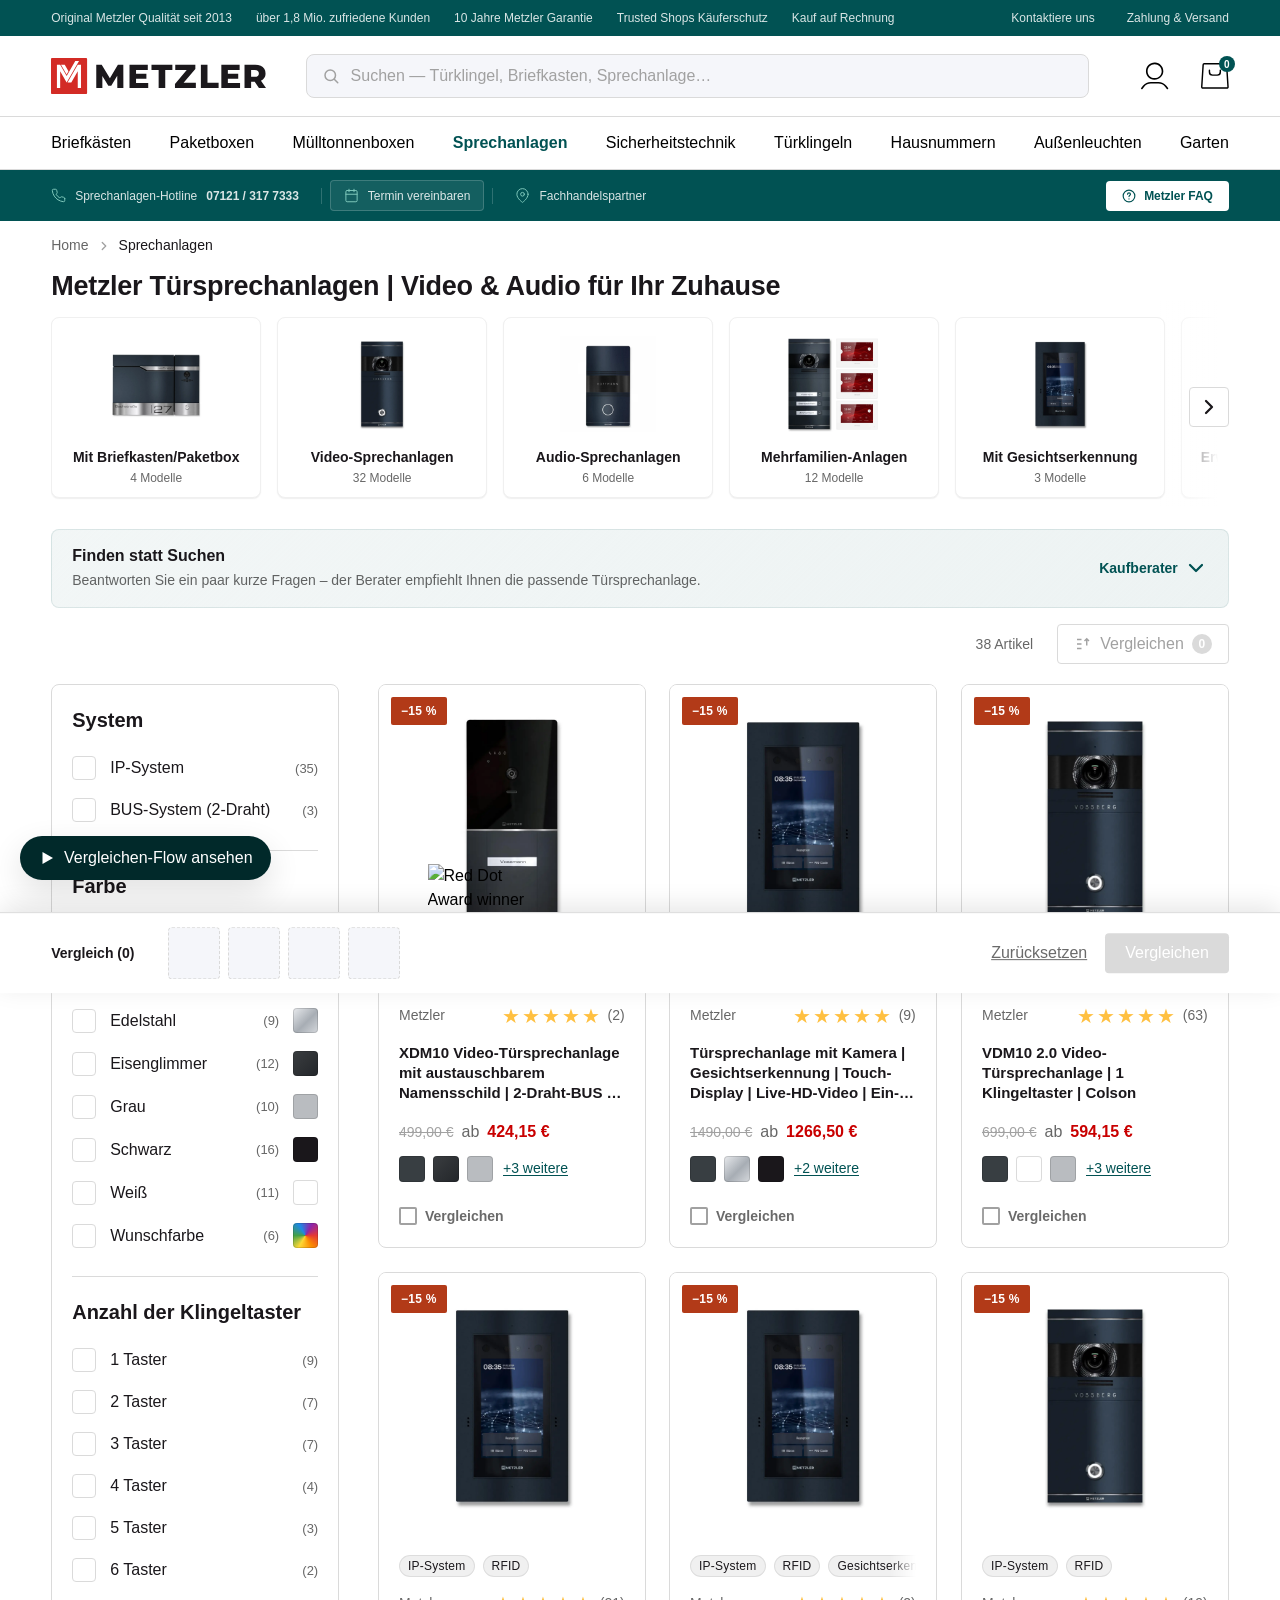
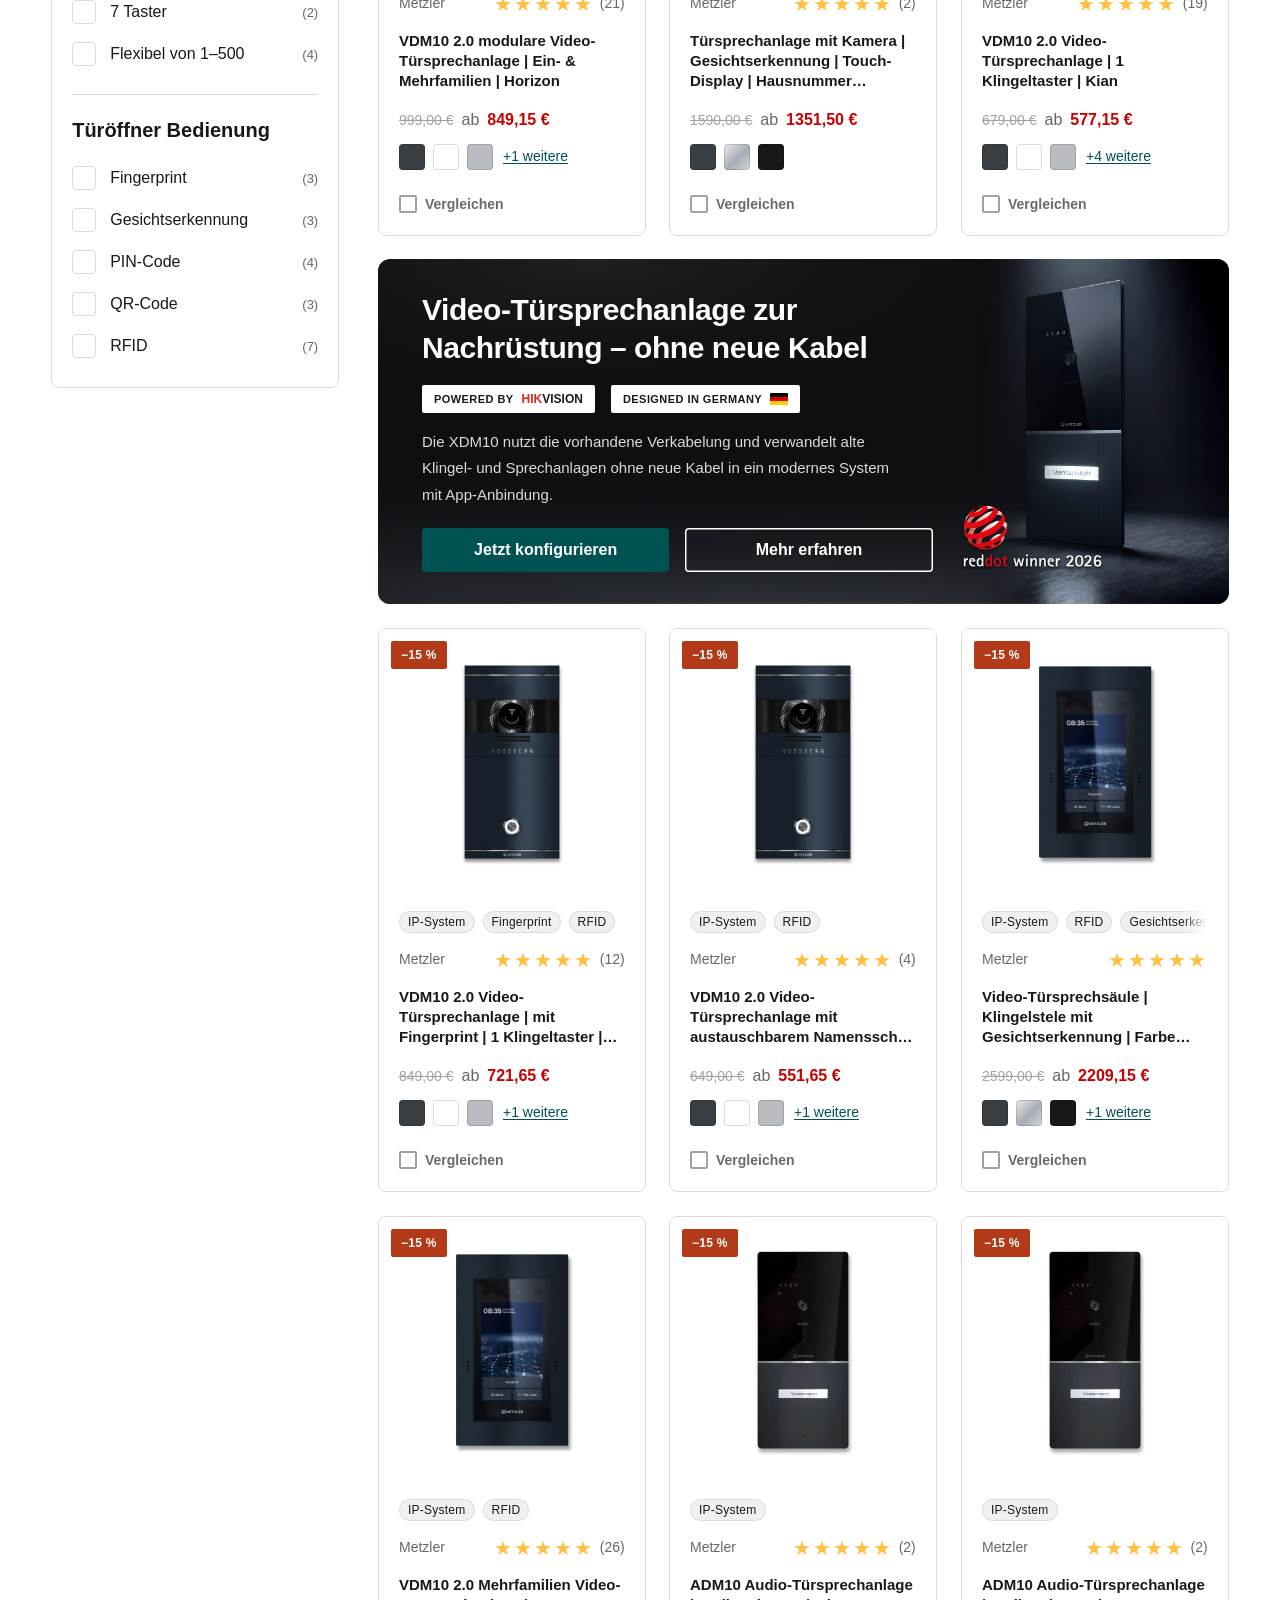
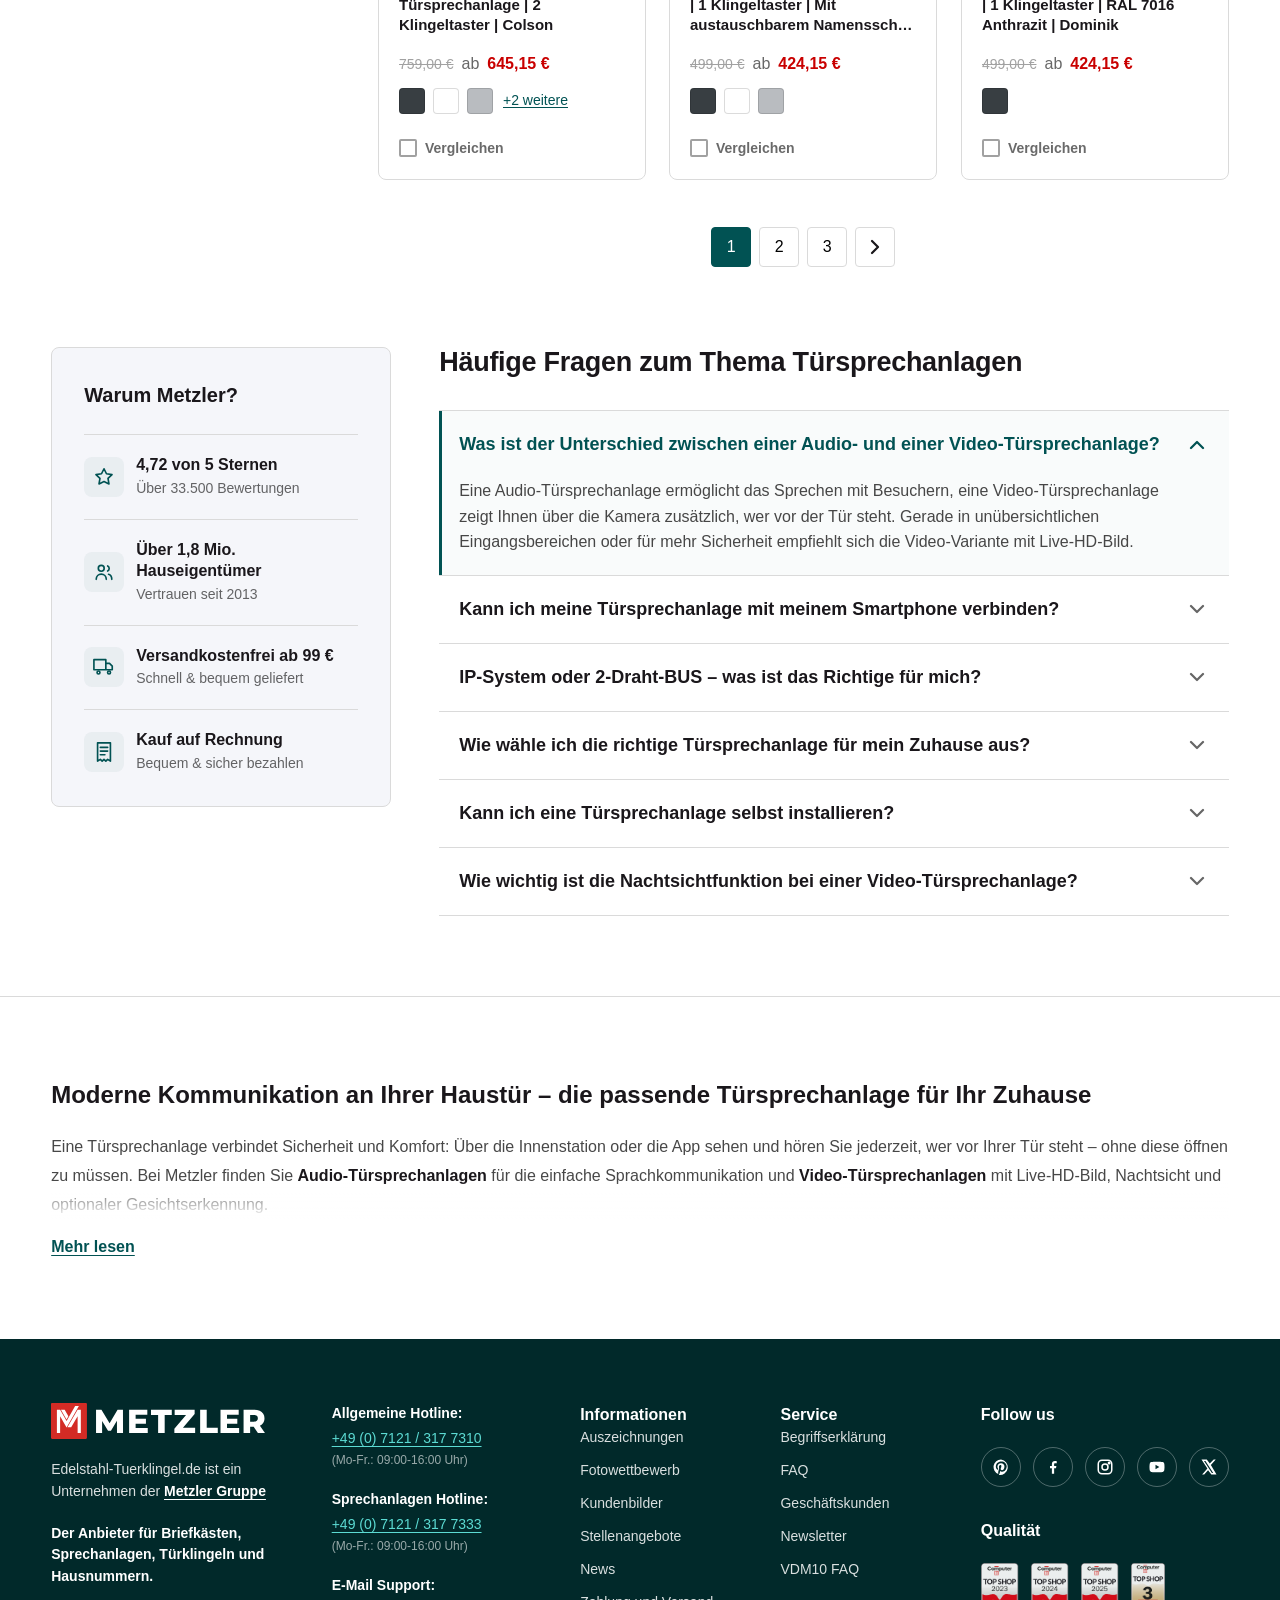
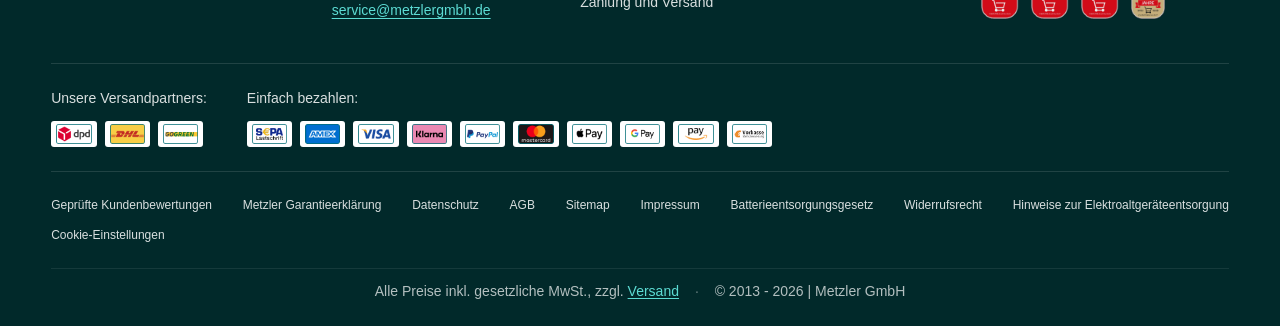
==== Deliverables/vergleichen-flow/index.html @ fa03a004 "Metzler Merkliste & Vergleichen — Phase 0 + Vergleichen prototypes - Phase-0 Merkmal model + prose→M" ====
<!DOCTYPE html>
<html lang="de">
<head>
<meta charset="UTF-8" />
<meta name="viewport" content="width=device-width, initial-scale=1" />
<title>Türsprechanlagen online kaufen | Video & Audio — Metzler</title>
<meta name="description" content="Moderne Türsprechanlagen von Metzler: Video- & Audio-Gegensprechanlagen, IP- und 2-Draht-BUS-Systeme, Ein- und Mehrfamilien, mit Fingerprint, Gesichtserkennung & App-Anbindung." />
<link rel="stylesheet" href="Home/styles-v2.css?v=9" />
<link rel="stylesheet" href="plp.css?v=261" />
<link rel="stylesheet" href="vergleichen.css?v=1" /><!-- Vergleichen add-on + flow -->
  <meta name="robots" content="noindex, nofollow" />
</head>
<body class="plp sprech">

<!-- ===== SVG ICON SPRITE (from home design system) ===== -->
<svg width="0" height="0" style="position:absolute" aria-hidden="true">
  <defs>
    <symbol id="i-search" viewBox="0 0 24 24" fill="none" stroke="currentColor" stroke-width="2" stroke-linecap="round" stroke-linejoin="round"><circle cx="11" cy="11" r="7"/><path d="M21 21l-4.3-4.3"/></symbol>
    <symbol id="i-search-m" viewBox="0 0 19 20" fill="currentColor"><path d="M16.625 8.86618C16.6247 4.81893 13.2882 1.49999 9.125 1.49999C4.96183 1.49999 1.62525 4.81893 1.625 8.86618C1.625 12.9136 4.96168 16.2333 9.125 16.2333V17.7333L8.66211 17.7216C3.90667 17.4843 0.125 13.6101 0.125 8.86618C0.125251 3.96948 4.15459 0 9.125 0C14.0954 0 18.1248 3.96948 18.125 8.86618C18.125 13.7631 14.0956 17.7333 9.125 17.7333V16.2333C13.2883 16.2333 16.625 12.9136 16.625 8.86618Z"/><path d="M18.659 19.6237C18.3683 19.9188 17.8935 19.9222 17.5984 19.6316L13.4441 15.5398L14.4969 14.4704L18.6511 18.5632C18.9462 18.8539 18.9496 19.3287 18.659 19.6237Z"/></symbol>
    <symbol id="i-menu-m" viewBox="0 0 21 17" fill="currentColor"><path d="M0 0.8C0 0.358172 0.358172 0 0.8 0H20.2C20.6418 0 21 0.358172 21 0.8C21 1.24183 20.6418 1.6 20.2 1.6H0.799999C0.358171 1.6 0 1.24183 0 0.8Z"/><path d="M0 8.4C0 7.95817 0.358172 7.6 0.8 7.6H14.2C14.6418 7.6 15 7.95817 15 8.4C15 8.84183 14.6418 9.2 14.2 9.2H0.8C0.358172 9.2 0 8.84183 0 8.4Z"/><path d="M0 16C0 15.5582 0.358172 15.2 0.8 15.2H20.2C20.6418 15.2 21 15.5582 21 16C21 16.4418 20.6418 16.8 20.2 16.8H0.799999C0.358171 16.8 0 16.4418 0 16Z"/></symbol>
    <symbol id="i-chevron-down" viewBox="0 0 24 24" fill="none" stroke="currentColor" stroke-width="2.25" stroke-linecap="round" stroke-linejoin="round"><path d="M6 9l6 6 6-6"/></symbol>
    <symbol id="i-chevron-right" viewBox="0 0 24 24" fill="none" stroke="currentColor" stroke-width="2.25" stroke-linecap="round" stroke-linejoin="round"><path d="M9 6l6 6-6 6"/></symbol>
    <symbol id="i-truck" viewBox="0 0 24 24" fill="none" stroke="currentColor" stroke-width="1.8" stroke-linejoin="round" stroke-linecap="round"><path d="M1 4h13v11H1zM14 8h4l3 3v4h-7z"/><circle cx="6" cy="18" r="1.6"/><circle cx="17.5" cy="18" r="1.6"/></symbol>
    <symbol id="i-receipt" viewBox="0 0 24 24" fill="none" stroke="currentColor" stroke-width="1.8" stroke-linejoin="round" stroke-linecap="round"><path d="M5 2h14v20l-3-2-2 2-2-2-2 2-2-2-3 2z"/><path d="M8 7h8M8 11h8M8 15h5"/></symbol>
    <symbol id="i-star" viewBox="0 0 24 24" fill="none" stroke="currentColor" stroke-width="1.8" stroke-linejoin="round" stroke-linecap="round"><path d="M12 3l2.7 5.46 6.03.88-4.36 4.25 1.03 6.01L12 16.9 6.57 19.6l1.03-6.01L3.24 9.34l6.03-.88z"/></symbol>
    <symbol id="i-users" viewBox="0 0 24 24" fill="none" stroke="currentColor" stroke-width="1.8" stroke-linecap="round" stroke-linejoin="round"><circle cx="9" cy="8" r="3.2"/><path d="M3.5 20c0-3.3 2.5-5.7 5.5-5.7s5.5 2.4 5.5 5.7"/><path d="M16 5.4a3.2 3.2 0 010 5.6"/><path d="M17 14.5c2 .6 3.5 2.6 3.5 5.5"/></symbol>
    <symbol id="i-sliders" viewBox="0 0 24 24" fill="none" stroke="currentColor" stroke-width="2" stroke-linecap="round" stroke-linejoin="round"><path d="M4 6h16M4 12h16M4 18h16"/><circle cx="9" cy="6" r="2" fill="#fff"/><circle cx="15" cy="12" r="2" fill="#fff"/><circle cx="8" cy="18" r="2" fill="#fff"/></symbol>
    <symbol id="i-x" viewBox="0 0 24 24" fill="none" stroke="currentColor" stroke-width="2.2" stroke-linecap="round"><line x1="6" y1="6" x2="18" y2="18"/><line x1="6" y1="18" x2="18" y2="6"/></symbol>
    <symbol id="i-instagram" viewBox="0 0 24 24" fill="none" stroke="currentColor" stroke-width="2" stroke-linecap="round" stroke-linejoin="round"><rect x="3" y="3" width="18" height="18" rx="5"/><circle cx="12" cy="12" r="4"/><circle cx="17.5" cy="6.5" r="1" fill="currentColor"/></symbol>
    <symbol id="i-facebook" viewBox="0 0 24 24" fill="currentColor"><path d="M13.5 21v-7.5h2.5l.5-3h-3V8.5c0-.9.3-1.5 1.5-1.5H17V4.2c-.5-.1-1.5-.2-2.5-.2-2.4 0-4 1.4-4 4v2.5H8v3h2.5V21h3z"/></symbol>
    <symbol id="i-youtube" viewBox="0 0 24 24" fill="currentColor"><path d="M21.6 7.2c-.2-.9-.9-1.6-1.8-1.8C18.2 5 12 5 12 5s-6.2 0-7.8.4c-.9.2-1.6.9-1.8 1.8C2 8.8 2 12 2 12s0 3.2.4 4.8c.2.9.9 1.6 1.8 1.8 1.6.4 7.8.4 7.8.4s6.2 0 7.8-.4c.9-.2 1.6-.9 1.8-1.8.4-1.6.4-4.8.4-4.8s0-3.2-.4-4.8zM10 15V9l5.2 3-5.2 3z"/></symbol>
    <symbol id="i-pinterest" viewBox="0 0 24 24" fill="currentColor"><path d="M12 2a10 10 0 00-3.6 19.3c-.1-.8-.2-2 0-2.9.2-.8 1.2-5 1.2-5s-.3-.6-.3-1.5c0-1.4.8-2.5 1.9-2.5.9 0 1.3.7 1.3 1.5 0 .9-.6 2.2-.9 3.5-.2 1 .5 1.9 1.6 1.9 1.9 0 3.4-2 3.4-5 0-2.6-1.9-4.4-4.5-4.4-3.1 0-4.9 2.3-4.9 4.7 0 .9.4 1.9.8 2.5.1.1.1.2.1.3l-.3 1.2c-.1.2-.2.3-.4.2-1.4-.7-2.3-2.7-2.3-4.4 0-3.6 2.6-6.9 7.5-6.9 3.9 0 7 2.8 7 6.6 0 3.9-2.5 7.1-5.9 7.1-1.2 0-2.3-.6-2.6-1.3l-.7 2.7c-.3 1-1 2.3-1.4 3.1A10 10 0 1012 2z"/></symbol>
    <symbol id="i-x-social" viewBox="0 0 24 24" fill="currentColor"><path d="M18.244 2H21l-6.54 7.47L22 22h-6.86l-4.39-5.74L5.6 22H2.84l7.01-8.01L2 2h7.04l3.97 5.25L18.244 2zm-2.4 18h1.79L7.24 4H5.34l10.5 16z"/></symbol>
  </defs>
</svg>

<!-- ===== TOPBAR ===== -->
<div class="topbar">
  <div class="container topbar__inner">
    <ul class="topbar__claims">
      <li>Original Metzler Qualität seit 2013</li>
      <li>über 1,8 Mio. zufriedene Kunden</li>
      <li><a href="https://edelstahl-tuerklingel.de/metzler-garantieerklaerung" target="_blank" rel="noopener">10 Jahre Metzler Garantie</a></li>
      <li>Trusted Shops Käuferschutz</li>
      <li>Kauf auf Rechnung</li>
    </ul>
    <div class="topbar__links">
      <a href="#">Kontaktiere uns</a>
      <a href="#">Zahlung &amp; Versand</a>
    </div>
  </div>
</div>

<!-- ===== HEADER ===== -->
<header class="header">
  <div class="container">
    <div class="header__main">
      <div class="header__left-actions">
        <button class="header__burger" id="navBurger" data-nav-toggle aria-label="Menü öffnen" aria-expanded="false" aria-controls="mobileNav"><svg><use href="#i-menu-m"/></svg></button>
        <button class="header__search-icon" id="searchIcon" aria-label="Suchen" type="button"><svg><use href="#i-search-m"/></svg></button>
      </div>
      <a href="Home/index.html" class="header__logo" aria-label="Metzler Startseite">
        <img src="Home/Logo/Metzler_Logo-rot-schwarz.svg" alt="Metzler" />
      </a>
      <button class="header__kategorien" type="button" data-nav-toggle aria-controls="mobileNav" aria-expanded="false" aria-label="Kategorien">
        <img class="header__kategorien-icon" src="Home/ICONS/menu.svg" alt="" aria-hidden="true" />
        <span class="header__kategorien-label">Kategorien</span>
      </button>
      <div class="header__search">
        <svg><use href="#i-search"/></svg>
        <input type="search" placeholder="Suchen — Türklingel, Briefkasten, Sprechanlage…" />
      </div>
      <div class="header__icons">
        <a class="icon-btn" href="#" aria-label="Mein Konto"><img src="Home/ICONS/profile.svg" alt="" /></a>
        <a class="icon-btn" href="#" aria-label="Warenkorb"><img src="Home/ICONS/cart.svg" alt="" /><span class="badge">0</span></a>
      </div>
    </div>
  </div>
  <nav class="header__nav" aria-label="Hauptnavigation">
    <div class="container">
      <button class="header__nav-all" type="button" data-nav-toggle aria-controls="mobileNav" aria-expanded="false" aria-label="Alle Kategorien">
        <img class="header__nav-all-icon" src="Home/ICONS/menu.svg" alt="" aria-hidden="true" />
        <span class="header__nav-all-label">Alle</span>
      </button>
      <ul>
        <li class="hnav-item" data-mega-item>
          <a href="briefkasten.html"
             id="mm-trigger-briefkasten" data-mega-trigger
             aria-haspopup="true" aria-expanded="false" aria-controls="mm-panel-briefkasten">Briefkästen</a>

          <!-- Drop-panel spans the full nav width; inner .container realigns content to the page grid -->
          <div class="mega-panel" id="mm-panel-briefkasten" data-mega-panel
               role="region" aria-label="Briefkästen – Unterkategorien" aria-hidden="true">
            <!-- Asymmetric 75/25 split: subcategory grid (left) + persistent featured promo (right) -->
            <div class="container mega-layout">

              <!-- LEFT ZONE (~75%): standard subcategories as image tiles -->
              <ul class="mega-grid">
                <li><a class="mega-card" href="#grid">
                  <span class="mega-card__media"><img src="Product%20Image/einfamilien-briefkasten.png" alt="Einfamilien-Briefkasten" loading="lazy"></span>
                  <span class="mega-card__label">Einfamilien-Briefkasten</span></a></li>

                <li><a class="mega-card" href="#grid">
                  <span class="mega-card__media"><img src="Product%20Image/briefkasten-ohne-gravur.webp" alt="Briefkasten ohne Gravur" loading="lazy"></span>
                  <span class="mega-card__label">Briefkasten ohne Gravur</span></a></li>

                <li><a class="mega-card" href="#grid">
                  <span class="mega-card__media"><img src="Product%20Image/standbriefkaesten.webp" alt="Standbriefkästen" loading="lazy"></span>
                  <span class="mega-card__label">Standbriefkästen</span></a></li>

                <li><a class="mega-card" href="#grid">
                  <span class="mega-card__media"><img src="Product%20Image/briefkasten-klingel-sprechanlage.webp" alt="Briefkasten mit Klingel & Sprechanlage" loading="lazy"></span>
                  <span class="mega-card__label">Mit Klingel &amp; Sprechanlage</span></a></li>

                <li><a class="mega-card" href="#grid">
                  <span class="mega-card__media"><img src="Product%20Image/mehrfamilien-briefkaesten.webp" alt="Mehrfamilien Briefkästen" loading="lazy"></span>
                  <span class="mega-card__label">Mehrfamilien Briefkästen</span></a></li>

                <li><a class="mega-card" href="#grid">
                  <span class="mega-card__media"><img src="Product%20Image/unterputz-briefkaesten.webp" alt="Unterputz Briefkästen" loading="lazy"></span>
                  <span class="mega-card__label">Unterputz Briefkästen</span></a></li>

                <li><a class="mega-card" href="#grid">
                  <span class="mega-card__media"><img src="Product%20Image/paketboxen.webp" alt="Paketboxen" loading="lazy"></span>
                  <span class="mega-card__label">Paketboxen</span></a></li>

                <li><a class="mega-card" href="#grid">
                  <span class="mega-card__media"><img src="Product%20Image/briefkastenschilder.webp" alt="Briefkastenschilder" loading="lazy"></span>
                  <span class="mega-card__label">Briefkastenschilder</span></a></li>

                <li><a class="mega-card" href="#grid">
                  <span class="mega-card__media"><img src="Product%20Image/briefkastenstaender.webp" alt="Briefkastenständer" loading="lazy"></span>
                  <span class="mega-card__label">Briefkastenständer</span></a></li>

                <li><a class="mega-card" href="#grid">
                  <span class="mega-card__media"><img src="Product%20Image/ersatzteile-zubehoer.webp" alt="Ersatzteile & Zubehör" loading="lazy"></span>
                  <span class="mega-card__label">Ersatzteile &amp; Zubehör</span></a></li>
              </ul>

              <!-- RIGHT ZONE (~25%): featured Konfigurator poster (matches the Sprechanlage poster) -->
              <aside class="mega-poster" aria-label="Briefkastenanlagen Konfigurator">
                <div class="mega-poster__media">
                  <img class="mega-poster__bg" src="Poster/poster-briefkasten2.png" alt="Briefkastenanlage – 3D Konfigurator" loading="lazy">
                </div>
                <div class="mega-poster__content">
                  <span class="mega-poster__eyebrow">3D Konfigurator</span>
                  <h3 class="mega-poster__title">Briefkastenanlage individuell gestalten</h3>
                  <p class="mega-poster__features">Design · Farbe · Montageart</p>
                  <a class="mega-poster__cta" href="#">Jetzt konfigurieren</a>
                </div>
              </aside>

            </div>
          </div>
        </li>
        <li><a href="#">Paketboxen</a></li>
        <li><a href="#">Mülltonnenboxen</a></li>
        <li class="hnav-item" data-mega-item>
          <a href="#"
             id="mm-trigger-sprechanlagen" class="is-featured" data-mega-trigger
             aria-haspopup="true" aria-expanded="false" aria-controls="mm-panel-sprechanlagen">Sprechanlagen</a>

          <!-- Drop-panel: subcategory grid (left) + XDM10 poster (right) -->
          <div class="mega-panel" id="mm-panel-sprechanlagen" data-mega-panel
               role="region" aria-label="Türsprechanlagen – Unterkategorien" aria-hidden="true">
            <div class="container mega-layout">

              <!-- LEFT ZONE (~75%): subcategories as image tiles -->
              <ul class="mega-grid">
                <li><a class="mega-card" href="#grid">
                  <span class="mega-card__media"><img src="Product%20Image/Sprechanlage/video-station.png" alt="Video-Sprechanlagen" loading="lazy"></span>
                  <span class="mega-card__label">Video-Sprechanlagen</span></a></li>

                <li><a class="mega-card" href="#grid">
                  <span class="mega-card__media"><img src="Product%20Image/Sprechanlage/audio-station.png" alt="Audio-Sprechanlagen" loading="lazy"></span>
                  <span class="mega-card__label">Audio-Sprechanlagen</span></a></li>

                <li><a class="mega-card" href="#grid">
                  <span class="mega-card__media"><img src="Product%20Image/Sprechanlage/mehrfamilien-anlage.png" alt="Mehrfamilien-Anlagen" loading="lazy"></span>
                  <span class="mega-card__label">Mehrfamilien-Anlagen</span></a></li>

                <li><a class="mega-card" href="#grid">
                  <span class="mega-card__media"><img src="Product%20Image/Sprechanlage/touch-display-station.png" alt="Mit Gesichtserkennung" loading="lazy"></span>
                  <span class="mega-card__label">Mit Gesichtserkennung</span></a></li>

                <li><a class="mega-card" href="#grid">
                  <span class="mega-card__media"><img src="Product%20Image/Sprechanlage/briefkasten-paketbox.png" alt="Mit Briefkasten/Paketbox" loading="lazy"></span>
                  <span class="mega-card__label">Mit Briefkasten/Paketbox</span></a></li>

                <li><a class="mega-card" href="#grid">
                  <span class="mega-card__media"><img src="Product%20Image/Sprechanlage/innenstation.png" alt="Innenstationen" loading="lazy"></span>
                  <span class="mega-card__label">Innenstationen</span></a></li>

                <li><a class="mega-card" href="#grid">
                  <span class="mega-card__media"><img src="Product%20Image/Sprechanlage/bus-xdm10.png" alt="2-Draht-BUS (XDM10)" loading="lazy"></span>
                  <span class="mega-card__label">2-Draht-BUS (XDM10)</span></a></li>

                <li><a class="mega-card" href="#grid">
                  <span class="mega-card__media"><img src="Product%20Image/Sprechanlage/zubehoer.png" alt="Erweiterungen & Zubehör" loading="lazy"></span>
                  <span class="mega-card__label">Erweiterungen &amp; Zubehör</span></a></li>
              </ul>

              <!-- RIGHT ZONE (~25%): XDM10 poster (replaces the Konfigurator) -->
              <aside class="mega-poster" aria-label="XDM10 Video-Türsprechanlage">
                <div class="mega-poster__media">
                  <img class="mega-poster__bg" src="Poster/poster-sprechanlage-xdm10.png" alt="XDM10 Video-Türsprechanlage – Red Dot Award Winner 2026" loading="lazy">
                </div>
                <div class="mega-poster__content">
                  <span class="mega-poster__eyebrow">Video-Türsprechanlage</span>
                  <h3 class="mega-poster__title">XDM10 – nachrüsten ohne neue Kabel</h3>
                  <p class="mega-poster__features">2-Draht-BUS · App-Anbindung · HD-Video</p>
                  <a class="mega-poster__cta" href="#">Jetzt konfigurieren</a>
                </div>
              </aside>

            </div>
          </div>
        </li>
        <li><a href="#">Sicherheitstechnik</a></li>
        <li><a href="#">Türklingeln</a></li>
        <li><a href="#">Hausnummern</a></li>
        <li><a href="#">Außenleuchten</a></li>
        <li><a href="#">Garten</a></li>
      </ul>
    </div>
  </nav>
</header>

<!-- ===== CONTACT / QUICK-ACTION BAR (immediately after the nav) ===== -->
<div class="quickbar" id="quickbar">
  <div class="container quickbar-inner">
    <!-- Mobile-only collapsed header -->
    <button class="qa-mobile-toggle" type="button" aria-expanded="false" aria-controls="qaPanel">
      <span>Info &amp; Hilfecenter</span>
      <svg class="chev" viewBox="0 0 24 24" fill="none" stroke="currentColor" stroke-width="2" stroke-linecap="round" stroke-linejoin="round" aria-hidden="true"><path d="M6 9l6 6 6-6"/></svg>
    </button>

    <div class="qa-panel" id="qaPanel">
    <div class="qa-group" id="quickbarItems">
      <a class="qa" href="tel:+4971213177333">
        <span class="qa-ico"><svg viewBox="0 0 24 24" fill="none" stroke="currentColor" stroke-linecap="round" stroke-linejoin="round"><path d="M22 16.92v3a2 2 0 0 1-2.18 2 19.79 19.79 0 0 1-8.63-3.07 19.5 19.5 0 0 1-6-6A19.79 19.79 0 0 1 2.12 4.18 2 2 0 0 1 4.11 2h3a2 2 0 0 1 2 1.72c.13.96.36 1.9.7 2.81a2 2 0 0 1-.45 2.11L8.09 9.91a16 16 0 0 0 6 6l1.27-1.27a2 2 0 0 1 2.11-.45c.91.34 1.85.57 2.81.7A2 2 0 0 1 22 16.92z"/></svg></span>
        <span class="qa-body">
          <span class="qa-label">Sprechanlagen-Hotline</span>
          <span class="qa-meta"><strong>07121&nbsp;/&nbsp;317&nbsp;7333</strong></span>
        </span>
        <span class="qa-arrow"><svg viewBox="0 0 24 24" fill="none" stroke="currentColor" stroke-linecap="round" stroke-linejoin="round"><path d="M9 6l6 6-6 6"/></svg></span>
      </a>
      <span class="qa-divider"></span>
      <button class="qa termin" type="button" data-open-modal>
        <span class="qa-ico"><svg viewBox="0 0 24 24" fill="none" stroke="currentColor" stroke-linecap="round" stroke-linejoin="round"><rect x="3" y="4" width="18" height="18" rx="2"/><path d="M16 2v4M8 2v4M3 10h18"/></svg></span>
        <span class="qa-body">
          <span class="qa-label">Termin vereinbaren</span>
          <span class="qa-meta">Persönlichen Beratungstermin buchen.</span>
        </span>
        <span class="qa-arrow"><svg viewBox="0 0 24 24" fill="none" stroke="currentColor" stroke-linecap="round" stroke-linejoin="round"><path d="M9 6l6 6-6 6"/></svg></span>
      </button>
      <span class="qa-divider"></span>
      <a class="qa" href="#partner">
        <span class="qa-ico"><svg viewBox="0 0 24 24" fill="none" stroke="currentColor" stroke-linecap="round" stroke-linejoin="round"><path d="M21 10c0 7-9 13-9 13S3 17 3 10a9 9 0 1 1 18 0z"/><circle cx="12" cy="10" r="3"/></svg></span>
        <span class="qa-body">
          <span class="qa-label">Fachhandelspartner</span>
          <span class="qa-meta">Installationspartner in Ihrer Nähe.</span>
        </span>
        <span class="qa-arrow"><svg viewBox="0 0 24 24" fill="none" stroke="currentColor" stroke-linecap="round" stroke-linejoin="round"><path d="M9 6l6 6-6 6"/></svg></span>
      </a>
    </div>

    <a class="qa-cta" href="#beratung">
      <span class="qa-ico"><svg viewBox="0 0 24 24" fill="none" stroke="currentColor" stroke-linecap="round" stroke-linejoin="round"><circle cx="12" cy="12" r="10"/><path d="M9.5 9a2.5 2.5 0 0 1 5 0c0 1.5-2.5 2-2.5 4M12 17h.01"/></svg></span>
      <span class="qa-body">
        <span class="qa-label">Metzler FAQ</span>
        <span class="qa-meta">Antworten auf häufige Fragen.</span>
      </span>
      <span class="qa-arrow"><svg viewBox="0 0 24 24" fill="none" stroke="currentColor" stroke-linecap="round" stroke-linejoin="round"><path d="M9 6l6 6-6 6"/></svg></span>
    </a>
    </div>
  </div>
</div>

<!-- ===== CONTACT MODAL (opened by Info- & Hilfecenter) ===== -->
<div class="overlay" id="contactModal" role="dialog" aria-modal="true" aria-labelledby="mt" aria-hidden="true">
  <div class="modal">
    <button class="m-close" type="button" aria-label="Schließen" data-close-modal>
      <svg width="14" height="14" viewBox="0 0 14 14" fill="none" aria-hidden="true" focusable="false"><path d="M1 1l12 12M13 1L1 13" stroke="currentColor" stroke-width="2" stroke-linecap="round"/></svg>
    </button>

    <aside class="brand">
      <div class="brand-head">
        <h1>Sprechen Sie<br>mit einem <em>Experten</em></h1>
        <p class="lede">Persönliche Beratung, technischer Support und Metzler Partnerbetriebe — wir sind für Sie da.</p>
      </div>
      <div class="brand-foot">
        <span class="label">Hotline</span>
        <a class="phone" href="tel:+4971213177333">+49 (0) 7121 / 317 7333</a>
        <span class="m-meta">Mo–Fr · 09:00–16:00 Uhr</span>
        <a class="mail" href="mailto:service@metzlergmbh.de">service@metzlergmbh.de</a>
      </div>
    </aside>

    <section class="actions">
      <p class="m-eyebrow">Kontakt &amp; Service</p>
      <h2 id="mt">Wie können wir Ihnen helfen?</h2>
      <p class="sub">Wählen Sie Ihr Anliegen – wir helfen Ihnen gerne weiter.</p>

      <div class="list">
        <a class="row" href="#docs">
          <span class="ico"><svg viewBox="0 0 24 24" fill="none" stroke="currentColor" stroke-linecap="round" stroke-linejoin="round"><path d="M14 2H6a2 2 0 0 0-2 2v16a2 2 0 0 0 2 2h12a2 2 0 0 0 2-2V8z"/><path d="M14 2v6h6"/></svg></span>
          <span class="body">
            <span class="label">Dokumentation &amp; Downloads</span>
            <span class="m-meta">Anleitungen, häufig gestellte Fragen und Tipps.</span>
          </span>
          <span class="arrow"><svg viewBox="0 0 24 24" fill="none" stroke="currentColor" stroke-linecap="round"><path d="M9 6l6 6-6 6"/></svg></span>
        </a>
        <a class="row" href="#beratung">
          <span class="ico"><svg viewBox="0 0 24 24" fill="none" stroke="currentColor" stroke-linecap="round" stroke-linejoin="round"><path d="M21 15a2 2 0 0 1-2 2H7l-4 4V5a2 2 0 0 1 2-2h14a2 2 0 0 1 2 2v10z"/></svg></span>
          <span class="body">
            <span class="label">Produktberatung &amp; Bestellung</span>
            <span class="m-meta">Beratung vor dem Kauf einer Sprechanlage.</span>
          </span>
          <span class="arrow"><svg viewBox="0 0 24 24" fill="none" stroke="currentColor" stroke-linecap="round"><path d="M9 6l6 6-6 6"/></svg></span>
        </a>
        <a class="row" href="#support">
          <span class="ico"><svg viewBox="0 0 24 24" fill="none" stroke="currentColor" stroke-linecap="round" stroke-linejoin="round"><path d="M14.7 6.3a4 4 0 0 0-5.4 5.4L3 18v3h3l6.3-6.3a4 4 0 0 0 5.4-5.4l-2.5 2.5-2.1-2.1z"/></svg></span>
          <span class="body">
            <span class="label">Technischer Support</span>
            <span class="m-meta">Techniker Termin zur Einrichtung.</span>
          </span>
          <span class="arrow"><svg viewBox="0 0 24 24" fill="none" stroke="currentColor" stroke-linecap="round"><path d="M9 6l6 6-6 6"/></svg></span>
        </a>
        <a class="row" href="#partner">
          <span class="ico"><svg viewBox="0 0 24 24" fill="none" stroke="currentColor" stroke-linecap="round" stroke-linejoin="round"><path d="M21 10c0 7-9 13-9 13S3 17 3 10a9 9 0 1 1 18 0z"/><circle cx="12" cy="10" r="3"/></svg></span>
          <span class="body">
            <span class="label">Metzler Partnerbetriebe</span>
            <span class="m-meta">Installationspartner in Ihrer Nähe.</span>
          </span>
          <span class="arrow"><svg viewBox="0 0 24 24" fill="none" stroke="currentColor" stroke-linecap="round"><path d="M9 6l6 6-6 6"/></svg></span>
        </a>
      </div>
    </section>
  </div>
</div>

<!-- ===== MOBILE SLIDE-IN NAV ===== -->
<div class="mobile-nav" id="mobileNav" aria-hidden="true">
  <div class="mobile-nav__backdrop" data-close></div>
  <aside class="mobile-nav__panel" role="dialog" aria-label="Mobile Navigation">
    <div class="mobile-nav__head">
      <img src="Home/Logo/Metzler_Logo-rot-schwarz.svg" alt="Metzler" />
      <button class="mobile-nav__close" data-close aria-label="Menü schließen">×</button>
    </div>
    <nav>
      <ul>
        <li><a href="briefkasten.html">Briefkästen</a></li>
        <li><a href="#">Paketboxen</a></li>
        <li><a href="#">Mülltonnenboxen</a></li>
        <li><a href="sprechanlage.html">Sprechanlagen</a></li>
        <li><a href="#">Sicherheitstechnik</a></li>
        <li><a href="#">Türklingeln</a></li>
        <li><a href="#">Hausnummern</a></li>
        <li><a href="#">Außenleuchten</a></li>
        <li><a href="#">Garten</a></li>
      </ul>
    </nav>
  </aside>
</div>

<main>

<!-- ===== BREADCRUMB ===== -->
<nav class="crumb" aria-label="Breadcrumb">
  <div class="container">
    <ol>
      <li><a href="Home/index.html">Home</a></li>
      <li aria-hidden="true"><svg><use href="#i-chevron-right"/></svg></li>
      <li><span aria-current="page">Sprechanlagen</span></li>
    </ol>
  </div>
</nav>

<!-- ===== PAGE TITLE ===== -->
<section class="page-title">
  <div class="container">
    <div class="catalog__head">
      <h1 class="catalog__title">Metzler Türsprechanlagen | Video &amp; Audio für Ihr Zuhause</h1>
    </div>
  </div>
</section>

<!-- ===== SUBCATEGORY RAIL ===== -->
<section class="subnav" aria-label="Sprechanlagen-Typen">
  <div class="container">
    <div class="subnav__viewport">
      <button class="subnav__arrow subnav__arrow--prev" data-sub-scroll="prev" aria-label="Zurück"><svg><use href="#i-chevron-right"/></svg></button>
      <div class="subnav__track" id="subTrack">
        <!-- tiles injected by JS -->
      </div>
      <button class="subnav__arrow subnav__arrow--next" data-sub-scroll="next" aria-label="Weiter"><svg><use href="#i-chevron-right"/></svg></button>
    </div>
  </div>
</section>

<!-- ===== KI-KAUFBERATER (narrows the catalogue below) ===== -->
<section class="advisor" data-ai aria-label="Kaufberater">
  <div class="container">

    <!-- Collapsed dropdown header (default state) -->
    <button type="button" class="advisor__bar" data-ai-toggle aria-expanded="false" aria-controls="advisorPanel">
      <span class="advisor__bar-txt">
        <span class="advisor__bar-head">
          <span class="advisor__bar-title">Finden statt Suchen</span>
        </span>
        <span class="advisor__bar-sub">Beantworten Sie ein paar kurze Fragen – der Berater empfiehlt Ihnen die passende Türsprechanlage.</span>
      </span>
      <span class="advisor__bar-cta">Kaufberater<svg viewBox="0 0 24 24" aria-hidden="true"><use href="#i-chevron-right"/></svg></span>
    </button>

    <div class="advisor__card" id="advisorPanel">
      <button type="button" class="advisor__collapse" data-ai-toggle aria-label="Berater schließen"><svg viewBox="0 0 24 24" aria-hidden="true"><use href="#i-chevron-right"/></svg></button>

      <!-- Guided quiz (steps rendered by JS) -->
      <div class="advisor__quiz" data-ai-quiz></div>

      <!-- Result summary (injected) -->
      <div class="advisor__results" data-ai-results aria-live="polite" hidden></div>

    </div>
  </div>
</section>

<!-- ===== TOOLBAR + GRID ===== -->
<section class="catalog section" id="grid" aria-label="Produkte">
  <div class="container">

    <div class="catalog__bar">
      <button class="catalog__filter-btn" id="openFilters" type="button">
        <svg><use href="#i-sliders"/></svg> Filter
      </button>
      <div class="catalog__chips" id="activeChips" aria-label="Aktive Filter"></div>
      <button class="catalog__clear" id="clearAll" type="button" hidden>Alle entfernen</button>
      <div class="catalog__count" id="resultCount" aria-live="polite">38 Artikel</div>
    </div>

    <div class="catalog__layout">

      <!-- FILTER SIDEBAR -->
      <aside class="filters" id="filters" aria-label="Filter">
        <div class="filters__head">
          <span>Filter</span>
          <button class="filters__close" id="closeFilters" type="button" aria-label="Filter schließen"><svg><use href="#i-x"/></svg></button>
        </div>

        <!-- System -->
        <div class="facet">
          <h3 class="facet__title">System</h3>
          <div class="facet__body" id="facet-system" data-group="system"></div>
        </div>

        <!-- Farbe -->
        <div class="facet">
          <h3 class="facet__title">Farbe</h3>
          <div class="facet__body" id="facet-color" data-group="color"></div>
        </div>

        <!-- Anzahl der Klingeltaster -->
        <div class="facet">
          <h3 class="facet__title">Anzahl der Klingeltaster</h3>
          <div class="facet__body" id="facet-klingel" data-group="klingel"></div>
        </div>

        <!-- Türöffner Bedienung -->
        <div class="facet">
          <h3 class="facet__title">Türöffner Bedienung</h3>
          <div class="facet__body" id="facet-tuer" data-group="tuer"></div>
        </div>

      </aside>

      <!-- PRODUCT GRID -->
      <div class="catalog__main">
        <div class="pgrid" id="productGrid" aria-live="polite"></div>

        <!-- Empty state -->
        <div class="pgrid-empty" id="emptyState" hidden>
          <svg viewBox="0 0 24 24" fill="none" stroke="currentColor" stroke-width="1.6" stroke-linecap="round" stroke-linejoin="round"><circle cx="11" cy="11" r="7"/><path d="M21 21l-4.3-4.3"/></svg>
          <h3>Keine Türsprechanlagen gefunden</h3>
          <p>Mit dieser Filter-Kombination gibt es aktuell keine Treffer. Entfernen Sie einen Filter, um mehr Modelle zu sehen.</p>
          <button class="btn btn--secondary" id="emptyReset" type="button">Filter zurücksetzen</button>
        </div>

        <!-- Pagination -->
        <nav class="pagination" id="pagination" aria-label="Seiten"></nav>
      </div>

    </div>
  </div>
</section>
<div class="filters__backdrop" id="filtersBackdrop" hidden></div>

<!-- ===== FAQ ===== -->
<section class="faq section" id="beratung" aria-label="Häufige Fragen">
  <div class="container">
    <div class="faq__inner">
      <aside class="faq__aside">
        <h3>Warum Metzler?</h3>
        <ul class="faq__usps">
          <li class="faq__usp"><span class="faq__usp-ic"><svg><use href="#i-star"/></svg></span><div><strong>4,72 von 5 Sternen</strong><span>Über 33.500 Bewertungen</span></div></li>
          <li class="faq__usp"><span class="faq__usp-ic"><svg><use href="#i-users"/></svg></span><div><strong>Über 1,8 Mio. Hauseigentümer</strong><span>Vertrauen seit 2013</span></div></li>
          <li class="faq__usp"><span class="faq__usp-ic"><svg><use href="#i-truck"/></svg></span><div><strong>Versandkostenfrei ab 99 €</strong><span>Schnell &amp; bequem geliefert</span></div></li>
          <li class="faq__usp"><span class="faq__usp-ic"><svg><use href="#i-receipt"/></svg></span><div><strong>Kauf auf Rechnung</strong><span>Bequem &amp; sicher bezahlen</span></div></li>
        </ul>
      </aside>
      <div>
        <h2 class="section-title" style="margin-bottom:var(--sp-8)">Häufige Fragen zum Thema Türsprechanlagen</h2>
        <div class="faq__list">
          <details class="faq__item" name="faq" open>
            <summary class="faq__q">Was ist der Unterschied zwischen einer Audio- und einer Video-Türsprechanlage?<span class="faq__q-icon"><svg><use href="#i-chevron-down"/></svg></span></summary>
            <div class="faq__a">Eine Audio-Türsprechanlage ermöglicht das Sprechen mit Besuchern, eine Video-Türsprechanlage zeigt Ihnen über die Kamera zusätzlich, wer vor der Tür steht. Gerade in unübersichtlichen Eingangsbereichen oder für mehr Sicherheit empfiehlt sich die Video-Variante mit Live-HD-Bild.</div>
          </details>
          <details class="faq__item" name="faq">
            <summary class="faq__q">Kann ich meine Türsprechanlage mit meinem Smartphone verbinden?<span class="faq__q-icon"><svg><use href="#i-chevron-down"/></svg></span></summary>
            <div class="faq__a">Ja. Unsere IP-Systeme (VDM10 2.0, SDM10) binden sich per App ein – Sie nehmen Anrufe an, sehen das Kamerabild und öffnen die Tür auch von unterwegs. Eine Innenstation ist optional, aber nicht zwingend erforderlich.</div>
          </details>
          <details class="faq__item" name="faq">
            <summary class="faq__q">IP-System oder 2-Draht-BUS – was ist das Richtige für mich?<span class="faq__q-icon"><svg><use href="#i-chevron-down"/></svg></span></summary>
            <div class="faq__a">Im Neubau oder bei vorhandenem Netzwerk ist ein IP-System die flexibelste Lösung. Im Bestandsgebäude nutzt das 2-Draht-BUS-System (XDM10) die vorhandene Verkabelung – ideal zum Austausch alter Anlagen ohne neue Kabel.</div>
          </details>
          <details class="faq__item" name="faq">
            <summary class="faq__q">Wie wähle ich die richtige Türsprechanlage für mein Zuhause aus?<span class="faq__q-icon"><svg><use href="#i-chevron-down"/></svg></span></summary>
            <div class="faq__a">Entscheidend sind die Anzahl der Parteien (Klingeltaster), Audio oder Video, das vorhandene Kabelsystem und gewünschte Zutrittsfunktionen wie Fingerprint, Gesichtserkennung oder RFID. Unser Kaufberater oben grenzt die passenden Modelle in wenigen Fragen ein.</div>
          </details>
          <details class="faq__item" name="faq">
            <summary class="faq__q">Kann ich eine Türsprechanlage selbst installieren?<span class="faq__q-icon"><svg><use href="#i-chevron-down"/></svg></span></summary>
            <div class="faq__a">Mit handwerklichem Geschick und der mitgelieferten Anleitung ist die Montage gut selbst machbar – besonders beim 2-Draht-BUS-System, das vorhandene Leitungen weiternutzt. Bei IP-Anlagen ist ein Netzwerkanschluss erforderlich; im Zweifel hilft ein Elektrofachbetrieb.</div>
          </details>
          <details class="faq__item" name="faq">
            <summary class="faq__q">Wie wichtig ist die Nachtsichtfunktion bei einer Video-Türsprechanlage?<span class="faq__q-icon"><svg><use href="#i-chevron-down"/></svg></span></summary>
            <div class="faq__a">Sehr wichtig: Besuch kommt auch bei Dunkelheit. Unsere Video-Anlagen verfügen über eine IR-Nachtsicht, sodass Sie Personen am Eingang rund um die Uhr klar erkennen.</div>
          </details>
        </div>
      </div>
    </div>
  </div>
</section>

<!-- ===== SEO CONTENT (bottom of page) ===== -->
<section class="seo section" aria-label="Über Metzler Türsprechanlagen">
  <div class="container">
    <h2 class="seo__title">Moderne Kommunikation an Ihrer Haustür – die passende Türsprechanlage für Ihr Zuhause</h2>
    <div class="seo__text" id="seoText">
      <p>Eine Türsprechanlage verbindet Sicherheit und Komfort: Über die Innenstation oder die App sehen und hören Sie jederzeit, wer vor Ihrer Tür steht – ohne diese öffnen zu müssen. Bei Metzler finden Sie <strong>Audio-Türsprechanlagen</strong> für die einfache Sprachkommunikation und <strong>Video-Türsprechanlagen</strong> mit Live-HD-Bild, Nachtsicht und optionaler Gesichtserkennung.</p>
      <p>Wählen Sie zwischen modernen <strong>IP-Systemen</strong> für Neubau und Netzwerkanbindung und dem <strong>2-Draht-BUS-System (XDM10)</strong>, das vorhandene Klingelleitungen weiternutzt – ideal zum Austausch alter Anlagen ohne neue Kabel. Vom Einfamilienhaus bis zur Mehrfamilien-Anlage mit mehreren Klingeltastern ist für jede Wohnsituation das passende Modell dabei.</p>
      <p>Komfortfunktionen wie <strong>Fingerprint</strong>, <strong>RFID</strong>, <strong>PIN-Code</strong> und App-Steuerung machen den schlüssellosen Zutritt einfach und sicher. Hochwertige Materialien wie Edelstahl und V2A sorgen für ein langlebiges, wetterfestes Design, das harmonisch in Ihren Eingangsbereich passt.</p>
    </div>
    <button class="seo__toggle" id="seoToggle" type="button" aria-expanded="false">Mehr lesen</button>
  </div>
</section>

</main>

<!-- ===== FOOTER (from home design system) ===== -->
<footer class="footer">
  <div class="container">
    <div class="footer__top">
      <div class="footer__brand">
        <img src="Home/Logo/Metzler_Logo-rot-Wei%C3%9F.svg" alt="Metzler" class="footer__brand-logo" />
        <p class="footer__brand-line">Edelstahl-Tuerklingel.de ist ein Unternehmen der <a href="#" class="footer__brand-link">Metzler Gruppe</a></p>
        <p class="footer__brand-strong">Der Anbieter für Briefkästen, Sprechanlagen, Türklingeln und Hausnummern.</p>
      </div>
      <div class="footer__hotline">
        <div class="footer__hotline-item">
          <strong class="footer__hotline-label">Allgemeine Hotline:</strong>
          <a class="footer__hotline-num" href="tel:+4971213177310">+49 (0) 7121 / 317 7310</a>
          <em>(Mo-Fr.: 09:00-16:00 Uhr)</em>
        </div>
        <div class="footer__hotline-item">
          <strong class="footer__hotline-label">Sprechanlagen Hotline:</strong>
          <a class="footer__hotline-num" href="tel:+4971213177333">+49 (0) 7121 / 317 7333</a>
          <em>(Mo-Fr.: 09:00-16:00 Uhr)</em>
        </div>
        <div class="footer__hotline-item">
          <strong class="footer__hotline-label">E-Mail Support:</strong>
          <a class="footer__hotline-num" href="mailto:service@metzlergmbh.de">service@metzlergmbh.de</a>
        </div>
      </div>
      <details class="footer__details" open>
        <summary><h4>Informationen</h4></summary>
        <ul class="footer__links">
          <li><a href="#">Auszeichnungen</a></li>
          <li><a href="#">Fotowettbewerb</a></li>
          <li><a href="#">Kundenbilder</a></li>
          <li><a href="#">Stellenangebote</a></li>
          <li><a href="#">News</a></li>
          <li><a href="#">Zahlung und Versand</a></li>
        </ul>
      </details>
      <details class="footer__details" open>
        <summary><h4>Service</h4></summary>
        <ul class="footer__links">
          <li><a href="#">Begriffserklärung</a></li>
          <li><a href="#">FAQ</a></li>
          <li><a href="#">Geschäftskunden</a></li>
          <li><a href="#">Newsletter</a></li>
          <li><a href="#">VDM10 FAQ</a></li>
        </ul>
      </details>
      <div class="footer__follow">
        <h4>Follow us</h4>
        <div class="footer__social">
          <a href="#" aria-label="Pinterest"><svg><use href="#i-pinterest"/></svg></a>
          <a href="#" aria-label="Facebook"><svg><use href="#i-facebook"/></svg></a>
          <a href="#" aria-label="Instagram"><svg><use href="#i-instagram"/></svg></a>
          <a href="#" aria-label="YouTube"><svg><use href="#i-youtube"/></svg></a>
          <a href="#" aria-label="X"><svg><use href="#i-x-social"/></svg></a>
        </div>
        <h4 class="footer__labels-title">Qualität</h4>
        <div class="footer__labels" aria-label="Top Shop Auszeichnungen">
          <img src="Home/Trust%20badges/Top%20SHOP/Label1.png" alt="Top Shop 2023" />
          <img src="Home/Trust%20badges/Top%20SHOP/Label2.png" alt="Top Shop 2024" />
          <img src="Home/Trust%20badges/Top%20SHOP/Label3.png" alt="Top Shop 2025" />
          <img src="Home/Trust%20badges/Top%20SHOP/Labels4.png" alt="Top Shop 3 Jahre" />
        </div>
      </div>
    </div>

    <div class="footer__partners">
      <div class="footer__partners-block">
        <span class="footer__partners-label">Unsere Versandpartners:</span>
        <div class="footer__partners-logos">
          <img src="Home/Paymentshipping%20logos/DPD.png" alt="DPD" />
          <img src="Home/Paymentshipping%20logos/DHL.png" alt="DHL" />
          <img src="Home/Paymentshipping%20logos/GOGREEN.png" alt="GoGreen" />
        </div>
      </div>
      <div class="footer__partners-block">
        <span class="footer__partners-label">Einfach bezahlen:</span>
        <div class="footer__partners-logos">
          <img src="Home/Paymentshipping%20logos/payment/SEPA.png" alt="SEPA" />
          <img src="Home/Paymentshipping%20logos/payment/AMEX.png" alt="Amex" />
          <img src="Home/Paymentshipping%20logos/payment/VISA.png" alt="Visa" />
          <img src="Home/Paymentshipping%20logos/payment/KLARNA.png" alt="Klarna" />
          <img src="Home/Paymentshipping%20logos/payment/PAYPAL.png" alt="PayPal" />
          <img src="Home/Paymentshipping%20logos/payment/MASTER%20CARD.png" alt="Mastercard" />
          <img src="Home/Paymentshipping%20logos/payment/APPLE%20PAY.png" alt="Apple Pay" />
          <img src="Home/Paymentshipping%20logos/payment/GOOGLE%20PAY.png" alt="Google Pay" />
          <img src="Home/Paymentshipping%20logos/payment/AMAZON.png" alt="Amazon Pay" />
          <img src="Home/Paymentshipping%20logos/payment/VORKASEE.png" alt="Vorkasse" />
        </div>
      </div>
    </div>

    <nav class="footer__legal-links" aria-label="Rechtliches">
      <a href="#">Geprüfte Kundenbewertungen</a>
      <a href="https://edelstahl-tuerklingel.de/metzler-garantieerklaerung" target="_blank" rel="noopener">Metzler Garantieerklärung</a>
      <a href="#">Datenschutz</a>
      <a href="#">AGB</a>
      <a href="#">Sitemap</a>
      <a href="#">Impressum</a>
      <a href="#">Batterieentsorgungsgesetz</a>
      <a href="#">Widerrufsrecht</a>
      <a href="#">Hinweise zur Elektroaltgeräteentsorgung</a>
      <a href="#">Cookie-Einstellungen</a>
    </nav>

    <div class="footer__copy">
      Alle Preise inkl. gesetzliche MwSt., zzgl. <a href="#">Versand</a>
      <span class="footer__copy-sep">·</span>
      © 2013 - 2026 | Metzler GmbH
    </div>
  </div>
</footer>

<script src="sprechanlage.js?v=96"></script>
<script src="vergleichen.js?v=1"></script><!-- Vergleichen add-on + flow -->
<script>
  /* ===== Header behaviour (ported from home design system) ===== */
  (function(){
    var toggles = document.querySelectorAll('[data-nav-toggle]');
    var panel   = document.getElementById('mobileNav');
    if (!toggles.length || !panel) return;
    function setExpanded(v){ toggles.forEach(function(t){ t.setAttribute('aria-expanded', v?'true':'false'); }); }
    function syncTop(){
      var header = document.querySelector('.header');
      var inner = panel.querySelector('.mobile-nav__panel');
      if (header && inner) inner.style.top = Math.max(0, header.getBoundingClientRect().bottom) + 'px';
    }
    function open(){ syncTop(); panel.classList.add('is-open'); panel.setAttribute('aria-hidden','false'); setExpanded(true); document.body.style.overflow='hidden'; }
    function close(){ panel.classList.remove('is-open'); panel.setAttribute('aria-hidden','true'); setExpanded(false); document.body.style.overflow=''; }
    function toggle(){ panel.classList.contains('is-open') ? close() : open(); }
    toggles.forEach(function(t){ t.addEventListener('click', toggle); });
    panel.querySelectorAll('[data-close], a').forEach(function(el){ el.addEventListener('click', close); });
    document.addEventListener('keydown', function(e){ if(e.key==='Escape') close(); });
  })();

  (function(){
    var ticking = false;
    function update(){ document.body.classList.toggle('is-scrolled', window.scrollY > 0); ticking = false; }
    window.addEventListener('scroll', function(){ if(!ticking){ window.requestAnimationFrame(update); ticking = true; } }, { passive:true });
    update();
  })();

  (function(){
    var nav = document.querySelector('.header__nav'); if(!nav) return;
    var ul = nav.querySelector('ul'); if(!ul) return;
    var items = Array.prototype.slice.call(ul.children);
    var tabletMq = window.matchMedia('(min-width: 768px) and (max-width: 1023px)');
    function reset(){ items.forEach(function(li){ li.hidden = false; }); }
    function fit(){
      reset(); if(!tabletMq.matches) return;
      for (var i = items.length - 1; i >= 0; i--){ if (ul.scrollWidth <= ul.clientWidth + 1) break; items[i].hidden = true; }
    }
    if (document.fonts && document.fonts.ready) document.fonts.ready.then(fit); else window.addEventListener('load', fit);
    fit();
    var raf; window.addEventListener('resize', function(){ cancelAnimationFrame(raf); raf = requestAnimationFrame(fit); });
  })();

  /* ===== Rich mega-menu: intent-based hover, click/touch, keyboard, ARIA ===== */
  (function(){
    var DESKTOP     = window.matchMedia('(min-width: 768px)');   /* mega is active on tablet+ (≤767 uses the slide-in nav) */
    var OPEN_DELAY  = 100;   /* ms — ignore incidental pass-through hovers */
    var CLOSE_DELAY = 150;   /* ms — grace period that bridges diagonal cursor paths (anti-tunneling) */

    var items = [].slice.call(document.querySelectorAll('[data-mega-item]'));
    if (!items.length) return;

    var openTimer, closeTimer, current = null;
    var panelOf   = function(i){ return i.querySelector('[data-mega-panel]'); };
    var triggerOf = function(i){ return i.querySelector('[data-mega-trigger]'); };

    /* Single source of truth: class drives the CSS transition, ARIA drives assistive tech */
    function setState(item, isOpen){
      panelOf(item).classList.toggle('is-open', isOpen);
      panelOf(item).setAttribute('aria-hidden', isOpen ? 'false' : 'true');
      triggerOf(item).setAttribute('aria-expanded', isOpen ? 'true' : 'false');
    }
    function open(item){
      if (current === item) return;
      if (current) setState(current, false);     /* instant switch — no reopen delay */
      setState(item, true);
      current = item;
    }
    function close(item){
      setState(item, false);
      if (current === item) current = null;
    }

    items.forEach(function(item){
      var trig = triggerOf(item);

      /* Pointer: delayed open, grace-delayed close */
      item.addEventListener('mouseenter', function(){
        if (!DESKTOP.matches) return;
        clearTimeout(closeTimer);
        if (current && current !== item) { open(item); return; }   /* already browsing → switch now */
        openTimer = setTimeout(function(){ open(item); }, OPEN_DELAY);
      });
      item.addEventListener('mouseleave', function(){
        if (!DESKTOP.matches) return;
        clearTimeout(openTimer);
        closeTimer = setTimeout(function(){ close(item); }, CLOSE_DELAY);
      });

      /* Click / Enter / touch: a real href navigates (cross-page tab); else toggle */
      trig.addEventListener('click', function(e){
        if (!DESKTOP.matches) return;            /* mobile uses the slide-in nav */
        var href = trig.getAttribute('href');
        if (href && href !== '#') return;        /* follow the link to the other page */
        e.preventDefault();
        (current === item) ? close(item) : open(item);
      });

      /* Keyboard: close once focus leaves the item's subtree */
      item.addEventListener('focusout', function(e){
        if (!item.contains(e.relatedTarget)) close(item);
      });
    });

    /* Escape closes the active panel and restores focus to its trigger */
    document.addEventListener('keydown', function(e){
      if (e.key === 'Escape' && current){ var t = triggerOf(current); close(current); if (t) t.focus(); }
    });
    /* Click outside closes */
    document.addEventListener('click', function(e){
      if (current && !current.contains(e.target)) close(current);
    });
    /* Dropping below desktop collapses any open panel */
    DESKTOP.addEventListener('change', function(){ if (!DESKTOP.matches && current) close(current); });
  })();

  (function(){
    var input = document.querySelector('.header__search input'); if(!input) return;
    var mobileMq = window.matchMedia('(max-width: 720px)');
    var tabletMq = window.matchMedia('(min-width: 768px) and (max-width: 1023px)');
    function set(){
      if (mobileMq.matches) input.placeholder = 'Produkte suchen…';
      else if (tabletMq.matches) input.placeholder = 'Suchen — Türklingel, Briefkasten…';
      else input.placeholder = 'Suchen — Türklingel, Briefkasten, Sprechanlage…';
    }
    set(); mobileMq.addEventListener('change', set); tabletMq.addEventListener('change', set);
  })();
</script>

</body>
</html>
---- Deliverables/vergleichen-flow/Home/styles-v2.css ----
/* ============================================================
   Metzler — Edelstahl-Tuerklingel.de · Premium Homepage Redesign
   Built on the official Metzler Design System (v1.0)
   ============================================================

   BREAKPOINT CONTRACT
   -------------------
   Mobile   : ≤ 767px
   Tablet   : 768px – 1023px
   Desktop  : ≥ 1024px

   New responsive rules MUST target one of these three tiers.
   Legacy queries (≤720, ≤900, ≤1100, ≤1280) remain in place
   for now but should be migrated section-by-section. Do not
   add new queries with non-standard bounds.
   ============================================================ */

/* ── Tokens ── */
:root {
  /* Colors — Primary */
  --teal: #015253;         /* DS teal-500 — primary CTA fill */
  --teal-600: #014A4B;     /* DS teal-600 — button hover/pressed */
  --teal-dark: #01292A;    /* DS teal-700 — button active */
  --teal-100: #E6EEEE;     /* DS teal-100 — secondary button hover fill */
  --teal-hover: #006D75;
  --teal-mint: #5CDBD3;
  --teal-5: rgba(1, 82, 83, 0.05);
  --teal-10: rgba(1, 82, 83, 0.10);

  /* Colors — Brand & status */
  --rot: #D42924;
  --schwarz: #1A171B;
  --green: #009951;
  --red-default: #C90000;

  /* Colors — Neutrals */
  --black: #000000;
  --black-80: rgba(0, 0, 0, 0.8);
  --white: #FFFFFF;
  --white-50: rgba(255, 255, 255, 0.5);
  --graphite-500: #A1A1A1;
  --graphite-300: #DADADA;
  --graphite-100: #F0F0F0;
  --paper-white: #F5F6FA;
  --text-muted: #6A6A6A;        /* muted caption ink — matches About us eyebrows */

  /* Type scale */
  --text-display: 2.875rem;     /* 46 */
  --text-h1: 1.875rem;          /* 30 */
  --text-h2: 1.5rem;            /* 24 */
  --text-h3: 1.25rem;           /* 20 */
  --text-h4: 1.125rem;          /* 18 */
  --text-body: 1rem;            /* 16 */
  --text-body-sm: 0.875rem;     /* 14 */
  --text-caption: 0.75rem;      /* 12 */

  --lh-display: 1.15;
  --lh-heading: 1.3;
  --lh-body: 1.5;

  /* Spacing scale */
  --sp-1: 4px;
  --sp-2: 8px;
  --sp-3: 12px;
  --sp-4: 16px;
  --sp-5: 20px;
  --sp-6: 24px;
  --sp-8: 32px;
  --sp-10: 40px;
  --sp-12: 48px;
  --sp-16: 64px;
  --sp-20: 80px;
  --sp-24: 96px;

  /* Radius */
  --r-xs: 1px;
  --r-s: 2px;
  --r-m: 4px;
  --r-l: 8px;
  --r-xl: 12px;
  --r-xxl: 20px;
  --r-pill: 9999px;

  /* Shadows */
  --shadow-sm: 0 1px 2px rgba(0, 0, 0, 0.04), 0 1px 1px rgba(0, 0, 0, 0.03);
  --shadow-md: 0 4px 12px rgba(0, 0, 0, 0.08);
  --shadow-lg: 0 12px 32px rgba(0, 0, 0, 0.12);
  --shadow-xl: 0 24px 64px rgba(0, 0, 0, 0.18);

  /* Layout */
  --container: 1380px;
  --gutter: var(--sp-6);
  --section-y: var(--sp-20);
}

/* ── Reset ── */
*, *::before, *::after { box-sizing: border-box; }
html { -webkit-text-size-adjust: 100%; scroll-behavior: smooth; }
body {
  margin: 0;
  font-family: "Helvetica Neue", Helvetica, Arial, sans-serif;
  font-size: var(--text-body);
  line-height: var(--lh-body);
  color: var(--black);
  background: var(--white);
  -webkit-font-smoothing: antialiased;
}
img, svg { display: block; max-width: 100%; }
a { color: inherit; text-decoration: none; }
button { font: inherit; cursor: pointer; border: 0; background: none; color: inherit; }
ul, ol { padding: 0; margin: 0; list-style: none; }
h1, h2, h3, h4, h5, h6, p { margin: 0; }

/* ── Utilities ── */
.container {
  width: 100%;
  max-width: var(--container);
  margin: 0 auto;
  padding-inline: clamp(var(--sp-6), 4vw, 56px);
}

/* Desktop (≥1440): match the main metzler site (edelstahl-tuerklingel.de)
   — a flat 1600px container with 100px gutters (1400px content), held at
   that cap on every larger screen so the layout stays consistent with the
   rest of the site instead of stretching out on wide monitors. */
@media (min-width: 1440px) {
  :root { --container: 1600px; }
  .container { padding-inline: 100px; }
}
.section { padding-block: var(--section-y); }
.eyebrow {
  font-size: var(--text-caption);
  font-weight: 700;
  letter-spacing: 0.15em;
  line-height: 1.4;
  text-transform: uppercase;
  color: var(--text-muted);
  margin-bottom: var(--sp-5);
}
.section-title {
  font-size: var(--text-display);
  font-weight: 700;
  line-height: var(--lh-display);
  color: var(--schwarz);
  letter-spacing: -0.01em;
}
.section-sub {
  margin-top: var(--sp-5);
  font-size: var(--text-h4);
  line-height: 1.5;
  color: rgba(0, 0, 0, 0.72);
  max-width: 56ch;
}

/* ── Buttons (per design system) ── */
.btn {
  display: inline-flex;
  align-items: center;
  gap: 7px;
  height: 48px;
  padding: 0 var(--sp-6);
  border-radius: var(--r-m);
  font-size: var(--text-body);
  font-weight: 700;
  line-height: 1;
  transition: background 0.18s ease, color 0.18s ease, border-color 0.18s ease, transform 0.18s ease;
  white-space: nowrap;
}
/* Buttons follow the design system: primary = teal-500 fill, hover
   teal-600, active teal-700; secondary = 2px outline, hover teal-100,
   active teal fill; secondary-light (on dark) = white outline, hover
   white 10%, active white fill / teal text. */
.btn--primary { background: var(--teal); color: var(--white); }
.btn--primary:hover { background: var(--teal-600); }
.btn--primary:active { background: var(--teal-dark); }
.btn--secondary {
  background: transparent;
  color: var(--teal);
  border: 2px solid var(--teal);
}
.btn--secondary:hover { background: var(--teal-100); }
.btn--secondary:active { background: var(--teal); color: var(--white); }
.btn--secondary-light {
  background: transparent;
  color: var(--white);
  border: 2px solid var(--white);
}
.btn--secondary-light:hover { background: rgba(255, 255, 255, 0.1); }
.btn--secondary-light:active { background: var(--white); color: var(--teal); }
.btn--arrow { padding-right: var(--sp-5); }
.btn--arrow svg { width: 9px; height: 16px; }
.btn--lg { height: 56px; padding-inline: var(--sp-8); font-size: var(--text-h4); }

/* Text link with underline accent */
.tlink {
  display: inline-flex;
  align-items: center;
  gap: 6px;
  font-weight: 500;
  color: var(--teal);
  border-bottom: 1.5px solid currentColor;
  padding-bottom: 2px;
}
.tlink:hover { color: var(--teal-hover); }
.tlink--mint { color: var(--teal-mint); }

/* ============================================================
   1. Sticky Header
   ============================================================ */
.topbar {
  background: var(--teal);
  color: var(--white);
  font-size: var(--text-caption);
}
.topbar__inner {
  display: flex;
  align-items: center;
  justify-content: space-between;
  height: 36px;
  gap: var(--sp-6);
}
.topbar__claims {
  display: flex;
  gap: var(--sp-6);
  align-items: center;
}
.topbar__claims li {
  display: flex;
  align-items: center;
  gap: 6px;
  color: rgba(255, 255, 255, 0.85);
}
.topbar__links {
  display: flex;
  gap: var(--sp-8);
  color: rgba(255, 255, 255, 0.85);
}
.topbar__links a:hover { color: var(--teal-mint); }

.header {
  position: sticky;
  top: 0;
  z-index: 50;
  background: var(--white);
  border-bottom: 1px solid var(--graphite-300);
}
.header__main {
  display: grid;
  grid-template-columns: auto 1fr auto;
  align-items: center;
  gap: var(--sp-10);
  height: 80px;
}
.header__logo img { height: 36px; }
.header__search {
  position: relative;
  width: 100%;
  max-width: 846px;
  justify-self: center;
}
.header__search input {
  width: 100%;
  height: 44px;
  padding: 0 var(--sp-5) 0 44px;
  background: var(--paper-white);
  border: 1px solid var(--graphite-300);
  border-radius: var(--r-l);
  font-size: var(--text-body);
  color: var(--black);
}
.header__search input::placeholder { color: var(--graphite-500); }
/* Replace the browser default clear-X (which Chrome/Edge tint with
   the system accent colour — usually blue) with a custom SVG in
   --graphite-500 so it matches the magnifier on the left. */
.header__search input::-webkit-search-cancel-button {
  -webkit-appearance: none;
  appearance: none;
  width: 16px;
  height: 16px;
  margin-left: 8px;
  cursor: pointer;
  background:
    url("data:image/svg+xml;utf8,<svg xmlns='http://www.w3.org/2000/svg' viewBox='0 0 24 24' fill='none' stroke='%23A1A1A1' stroke-width='2.2' stroke-linecap='round'><line x1='6' y1='6' x2='18' y2='18'/><line x1='6' y1='18' x2='18' y2='6'/></svg>")
    center / contain no-repeat;
  opacity: 0.85;
  transition: opacity 0.15s ease;
}
.header__search input::-webkit-search-cancel-button:hover { opacity: 1; }
.header__search input:focus {
  outline: none;
  border-color: var(--teal);
  box-shadow: 0 0 0 3px var(--teal-10);
}
.header__search svg {
  position: absolute;
  left: 16px;
  top: 50%;
  transform: translateY(-50%);
  width: 18px;
  height: 18px;
  color: var(--graphite-500);
}
.header__icons {
  display: flex;
  gap: var(--sp-2);
  justify-self: end;
  margin-right: -12px;
}

/* Hamburger button — hidden on desktop, shown on ≤720 */
.header__burger {
  display: none;
  width: 44px;
  height: 44px;
  background: transparent;
  border: 0;
  padding: 12px;
  cursor: pointer;
  flex-direction: column;
  justify-content: space-between;
  align-items: stretch;
}
/* Mobile-only search icon — hidden on desktop */
.header__search-icon {
  display: none;
}
/* Mobile-only left-actions wrapper — display: contents on desktop so
   the burger/search children (both display:none) don't add a grid slot */
.header__left-actions { display: contents; }
.header__burger span {
  display: block;
  height: 2px;
  background: var(--schwarz);
  border-radius: 1px;
}

/* ============================================================
   Mobile slide-in nav (≤720px)
   ============================================================ */
.mobile-nav {
  position: fixed;
  inset: 0;
  z-index: 1000;
  visibility: hidden;
  opacity: 0;
  transition: opacity 0.25s ease, visibility 0.25s;
}
.mobile-nav.is-open { visibility: visible; opacity: 1; }
.mobile-nav__backdrop {
  position: absolute;
  inset: 0;
  background: rgba(0, 0, 0, 0.55);
  backdrop-filter: blur(2px);
}
.mobile-nav__panel {
  position: absolute;
  top: 0; left: 0; bottom: 0;
  width: min(86vw, 380px);
  background: var(--white);
  display: flex;
  flex-direction: column;
  transform: translateX(-100%);
  transition: transform 0.3s cubic-bezier(0.22, 1, 0.36, 1);
  box-shadow: 4px 0 32px rgba(0, 0, 0, 0.2);
}
/* On mobile the drawer fills the entire viewport — full width
   AND full height — so it covers the sticky header / topbar
   completely. Reads as a true full-screen overlay. Uses
   position: fixed directly on the panel (not absolute inside
   the .mobile-nav parent) to avoid iOS Safari quirks where
   sticky-header stacking contexts intercept the drawer. */
@media (max-width: 767px) {
  .mobile-nav { z-index: 1100 !important; }
  .mobile-nav__panel {
    position: fixed !important;
    top: 0 !important;
    left: 0 !important;
    right: 0 !important;
    bottom: 0 !important;
    width: 100vw !important;
    height: 100vh !important;
    height: 100dvh !important;
    max-width: none !important;
    box-shadow: none !important;
    z-index: 1101 !important;
    margin: 0 !important;
    padding: 0 !important;
  }
}
.mobile-nav.is-open .mobile-nav__panel { transform: translateX(0); }
.mobile-nav__head {
  display: flex;
  align-items: center;
  justify-content: space-between;
  padding: var(--sp-5) var(--sp-6);
  border-bottom: 1px solid var(--graphite-300);
}
.mobile-nav__head img { height: 28px; }
.mobile-nav__close {
  width: 36px;
  height: 36px;
  border: 0;
  background: transparent;
  font-size: 28px;
  line-height: 1;
  cursor: pointer;
  color: var(--schwarz);
}
.mobile-nav nav { flex: 1; overflow-y: auto; padding: var(--sp-3) 0; }
.mobile-nav ul { list-style: none; margin: 0; padding: 0; }
.mobile-nav li { border-bottom: 1px solid var(--graphite-300); }
.mobile-nav a {
  display: block;
  padding: var(--sp-5) var(--sp-6);
  color: var(--schwarz);
  font-size: var(--text-body);
  font-weight: 600;
  text-decoration: none;
}
.mobile-nav a:active { background: var(--paper-white); }
.mobile-nav__cta {
  padding: var(--sp-5) var(--sp-6);
  border-top: 1px solid var(--graphite-300);
}
.mobile-nav__cta .btn { width: 100%; justify-content: center; }

/* ============================================================
   Sticky bottom action bar (≤720px)
   ============================================================ */
.mobile-bar {
  display: none;
  position: fixed;
  bottom: 0; left: 0; right: 0;
  z-index: 900;
  background: var(--white);
  border-top: 1px solid var(--graphite-300);
  box-shadow: 0 -2px 12px rgba(0, 0, 0, 0.08);
  padding: 8px env(safe-area-inset-right, 0) env(safe-area-inset-bottom, 8px) env(safe-area-inset-left, 0);
}
.mobile-bar__action {
  flex: 1;
  display: flex;
  flex-direction: column;
  align-items: center;
  gap: 4px;
  padding: 8px 4px;
  color: var(--schwarz);
  text-decoration: none;
  font-size: 11px;
  font-weight: 600;
  letter-spacing: 0.02em;
}
.mobile-bar__action svg,
.mobile-bar__action img { width: 22px; height: 22px; }
.mobile-bar__action--accent { color: var(--teal); }

@media (max-width: 720px) {
  .header__burger { display: flex; }
  .header__main { grid-template-columns: auto 1fr auto; }
  .header__nav { display: none; }
  /* Mobile sticky action bar removed — no bottom padding needed */
  .mobile-bar { display: none !important; }
  body { padding-bottom: 0; }
}

/* ============================================================
   MOBILE HEADER LOCK (≤720px) — placed AFTER all other mobile
   media queries so it wins the cascade against earlier rules.
   ============================================================ */
@media (max-width: 720px) {
  .header {
    position: sticky;
    top: 0;
    z-index: 90;
    background: var(--white);
  }
  /* 3-col grid: [burger+search group] | logo | [profile+cart group]
     Both side groups are flex containers with identical structure,
     guaranteeing pixel-perfect mirroring across the header. */
  .header__main {
    grid-template-columns: auto 1fr auto !important;
    gap: 0 !important;
    height: 64px !important;
    padding-block: 0 !important;
  }
  /* Left-actions flex container mirrors .header__icons exactly */
  .header__left-actions {
    display: flex;
    gap: 0;
    justify-self: start;
    margin-left: -13px;
  }
  /* Search bar hidden — replaced by icon button */
  .header__search { display: none !important; }

  /* Unified header buttons — burger, search, profile, cart all
     render identically: 48x48 frame, 22x22 glyph, pill radius */
  .header__burger,
  .header__search-icon,
  .icon-btn {
    width: 48px !important;
    height: 48px !important;
    padding: 0;
    background: transparent;
    border: 0;
    border-radius: var(--r-pill);
    color: var(--schwarz);
    cursor: pointer;
    display: inline-flex !important;
    align-items: center;
    justify-content: center;
    margin: 0;
  }
  .header__burger svg { width: 22px !important; height: 18px !important; color: var(--schwarz); }
  .header__search-icon svg { width: 20px !important; height: 21px !important; color: var(--schwarz); }
  .icon-btn svg,
  .icon-btn img { width: 22px !important; height: 22px !important; }

  /* Icons row has no internal gap so cart sits flush against profile,
     matching the burger-to-search adjacency */
  .header__icons { gap: 0 !important; margin-right: -13px !important; }

  /* Individual button margins reset — spacing handled by parent
     .header__left-actions flex container, mirroring .header__icons */
  .header__burger,
  .header__search-icon { margin-left: 0 !important; }

  /* Logo — center-aligned in its grid column */
  .header__logo { justify-self: center; }
  .header__logo img { height: 24px; }
}

/* Tablet header block moved to end of file to win source-order
   priority over the ≤900 block. See "TABLET HEADER" at bottom. */

/* ============================================================
   DESKTOP LOCK (≥1024px) — explicit guarantees so mobile rules
   from any earlier media query can NEVER leak onto desktop.
   ============================================================ */
@media (min-width: 1024px) {
  /* Mobile-only chrome is forced hidden on desktop. mobile-nav
     drawer is NOT force-hidden — it uses visibility/opacity for
     its own animation (visibility:hidden by default, visible on
     .is-open), so the desktop "Kategorien" button can open it. */
  .header__burger,
  .header__search-icon,
  .mobile-bar { display: none !important; }

  /* Scrolled state — body gains .is-scrolled when scrollY exceeds
     a threshold. The category strip hides and the compact
     "Kategorien" pill appears in the top row as its replacement. */
  body.is-scrolled .header__nav { display: none !important; }
  body.is-scrolled .header__kategorien { display: inline-flex; }

  /* Desktop horizontal nav is forced visible */
  .header__nav { display: block !important; }

  /* Search bar stays integrated into the top header row */
  .header__search {
    grid-column: auto !important;
    order: 0 !important;
    max-width: 846px !important;
    padding-bottom: 0 !important;
  }

  /* Header row stays its desktop height + grid columns */
  .header__main {
    grid-template-columns: auto 1fr auto !important;
    height: 80px !important;
    padding-block: 0 !important;
    gap: var(--sp-10) !important;
  }

  /* Body padding-bottom (mobile bar safe zone) removed */
  body { padding-bottom: 0 !important; }

  /* Re-flow header top row when scrolled — must come AFTER the
     desktop lock .header__main override above so it wins on
     source order despite !important on both sides. */
  body.is-scrolled .header__main {
    grid-template-columns: auto auto 1fr auto !important;
    gap: var(--sp-5) !important;
  }

  /* Desktop drawer — anchored below the sticky header (top: 80px)
     and no backdrop dim, so the rest of the page stays fully
     visible. Drawer keeps its default slide-from-left animation. */
  /* Let clicks outside the panel reach underlying elements (e.g.
     the Kategorien button) so it can act as a toggle. Re-enable
     pointer events only on the panel itself. */
  .mobile-nav { pointer-events: none; }
  .mobile-nav__panel { top: 80px; pointer-events: auto; }
  .mobile-nav__backdrop { display: none; }
  .mobile-nav__head { display: none; }

  /* Drawer rows on desktop: layout text on the left and a right
     chevron on the right of each link. */
  .mobile-nav a {
    display: flex;
    align-items: center;
    justify-content: space-between;
    gap: var(--sp-5);
  }
  .mobile-nav a::after {
    content: "";
    flex: 0 0 auto;
    width: 8px;
    height: 8px;
    border-right: 2px solid var(--graphite-500);
    border-top: 2px solid var(--graphite-500);
    transform: rotate(45deg);
    transition: border-color 0.15s ease, transform 0.15s ease;
  }
  .mobile-nav a:hover::after {
    border-color: var(--teal);
    transform: rotate(45deg) translate(2px, -2px);
  }
}
.icon-btn {
  width: 52px;
  height: 52px;
  display: inline-flex;
  align-items: center;
  justify-content: center;
  border-radius: var(--r-pill);
  color: var(--schwarz);
  position: relative;
}
.icon-btn:hover { background: var(--paper-white); }
.icon-btn svg,
.icon-btn img { width: 28px; height: 28px; }
.icon-btn .badge {
  position: absolute;
  top: 6px;
  right: 6px;
  min-width: 16px;
  height: 16px;
  padding: 0 4px;
  background: var(--teal);
  color: var(--white);
  border-radius: var(--r-pill);
  font-size: 10px;
  font-weight: 700;
  display: inline-flex;
  align-items: center;
  justify-content: center;
}

.header__nav {
  border-top: 1px solid var(--graphite-300);
}
.header__nav ul {
  display: flex;
  gap: var(--sp-4);
  height: 52px;
  align-items: center;
  justify-content: space-between;
  overflow-x: auto;
  scrollbar-width: none;
}
.header__nav ul::-webkit-scrollbar { display: none; }
.header__nav a {
  font-size: var(--text-body);
  font-weight: 500;
  color: var(--black);
  white-space: nowrap;
  padding-block: 6px;
  border-bottom: 2px solid transparent;
}
.header__nav a:hover { color: var(--teal); border-bottom-color: var(--teal); }
.header__nav a.is-featured {
  color: var(--teal);
  font-weight: 700;
}

/* "Kategorien" button in the top header row — visible only on
   desktop when the page is scrolled (body.is-scrolled). At rest,
   the full category strip is shown below; on scroll, the strip
   hides and this button replaces it as a compact entry point. */
.header__kategorien {
  display: none;
  align-items: center;
  gap: 10px;
  height: 40px;
  padding: 0 18px;
  background: var(--teal);
  color: var(--white);
  border-radius: var(--r-m);
  font-size: var(--text-body);
  font-weight: 700;
  letter-spacing: 0.01em;
  cursor: pointer;
  flex-shrink: 0;
  transition: background 0.18s ease;
}
.header__kategorien:hover { background: var(--teal-hover); }
.header__kategorien-icon { width: 18px; height: 15px; display: block; }

/* "Alle" button inside the category strip — visible only on tablet
   (768–1023). Hidden on mobile and desktop. */
.header__nav-all {
  display: none;
  align-items: center;
  gap: 10px;
  height: 36px;
  padding: 0 14px;
  background: var(--teal);
  color: var(--white);
  border-radius: var(--r-m);
  font-size: var(--text-body-sm);
  font-weight: 700;
  letter-spacing: 0.01em;
  cursor: pointer;
  flex: 0 0 auto;
  transition: background 0.18s ease;
}
.header__nav-all:hover { background: var(--teal-hover); }
.header__nav-all-icon {
  width: 16px;
  height: 13px;
  display: block;
}

/* Legacy .hero / .hero__* block removed — the homepage now uses
   .hero-banner instead. */

/* ============================================================
   3. Trust Bar
   ============================================================ */
/* Timeline of awards & proof — flip-card badges (ported from About us).
   Desktop: 7-badge row. Tablet/mobile: swipeable rail with arrows. */
.trustbar {
  background: var(--paper-white);
  /* padding-block inherits .section's var(--section-y) so the trust bar
     breathes at the same rhythm as every other content section. */
}
.trustbar::before { display: none; content: none; }
.trustbar__head {
  text-align: center;
  max-width: 720px;
  margin: 0 auto clamp(32px, 4vw, 48px);
}
.trustbar__rail {
  list-style: none;
  margin: 0;
  padding: 0;
  display: grid;
  grid-template-columns: repeat(7, 1fr);
  gap: clamp(8px, 1vw, 16px);
  position: relative;
}
.trustbar__rail::before {
  content: "";
  position: absolute;
  top: 56px;
  left: 6%;
  right: 6%;
  height: 1px;
  background: var(--graphite-300);
  z-index: 0;
}
.trustbar__item {
  position: relative;
  display: flex;
  flex-direction: column;
  align-items: center;
  text-align: center;
  padding: 0 clamp(4px, 0.6vw, 10px);
  cursor: default;
  outline: none;
}
.trustbar__icon {
  position: relative;
  z-index: 2;
  width: 112px;
  height: 112px;
  perspective: 1000px;
  background: transparent;
  border: 0;
}
.trustbar__face {
  position: absolute;
  inset: 0;
  display: grid;
  place-items: center;
  background: var(--white);
  border: 1px solid var(--graphite-300);
  border-radius: var(--r-l);
  box-shadow: 0 6px 22px rgba(0,0,0,0.05);
  backface-visibility: hidden;
  -webkit-backface-visibility: hidden;
  transition: transform 600ms cubic-bezier(.2, .7, .2, 1), box-shadow 320ms ease, border-color 320ms ease;
}
.trustbar__face--front { z-index: 2; transform: rotateY(0deg); }
.trustbar__face--back {
  z-index: 1;
  transform: rotateY(180deg);
  background: var(--white);
  border: 1px solid var(--teal);
  color: var(--schwarz);
  padding: 14px 12px;
  text-align: center;
  gap: 4px;
}
.trustbar__face--back strong {
  display: block;
  font-size: var(--text-body-sm);
  font-weight: 700;
  line-height: 1.15;
  color: var(--teal);
  letter-spacing: -0.005em;
}
.trustbar__face--back span {
  display: block;
  font-size: 11px;
  font-weight: 500;
  letter-spacing: 0.04em;
  line-height: 1.3;
  color: var(--text-muted);
}
.trustbar__cue-text {
  display: inline-flex;
  align-items: center;
  gap: 4px;
  margin-top: 8px;
  font-size: 11px;
  font-weight: 600;
  letter-spacing: 0.04em;
  color: var(--teal);
  text-decoration: underline;
  text-underline-offset: 3px;
  text-decoration-thickness: 1px;
  opacity: 0;
  transform: translateY(-2px);
  pointer-events: none;
  transition: opacity 220ms ease, transform 220ms ease;
}
.trustbar__cue-text svg { width: 12px; height: 12px; }
.trustbar__item.is-flipped .trustbar__cue-text,
.trustbar__item:hover .trustbar__cue-text,
.trustbar__item:focus-within .trustbar__cue-text,
.trustbar__item:focus-visible .trustbar__cue-text {
  opacity: 1;
  transform: translateY(0);
  pointer-events: auto;
}
.trustbar__face--front img,
.trustbar__face--front svg {
  width: 64px;
  height: 64px;
  object-fit: contain;
  display: block;
}
.trustbar__item:nth-child(1) .trustbar__face--front img { width: 62px; height: 62px; }
.trustbar__item:nth-child(2) .trustbar__face--front img { width: 86px; height: 86px; }
.trustbar__item:nth-child(3) .trustbar__face--front img { width: 64px; height: 64px; }
.trustbar__item:nth-child(4) .trustbar__face--front img { width: 86px; height: 86px; }
.trustbar__item:nth-child(5) .trustbar__face--front img { width: 94px; height: 94px; }
.trustbar__item:nth-child(6) .trustbar__face--front img { width: 94px; height: 94px; }
.trustbar__item:nth-child(7) .trustbar__face--front img { width: 70px; height: 70px; }
.trustbar__node { display: none; }
.trustbar__title {
  margin: clamp(20px, 2vw, 28px) 0 4px;
  font-size: var(--text-body-sm);
  font-weight: 700;
  letter-spacing: -0.005em;
  color: var(--schwarz);
  line-height: 1.3;
}
.trustbar__sub {
  margin: 0;
  font-size: var(--text-caption);
  font-weight: 500;
  letter-spacing: 0.04em;
  text-transform: uppercase;
  color: var(--text-muted);
  line-height: 1.4;
  white-space: nowrap;
}
.trustbar__item--link { cursor: pointer; }

/* Strip viewport + scroll arrows */
.strip-viewport { position: relative; }
.strip-arrow {
  position: absolute;
  top: 50%;
  transform: translateY(-50%);
  z-index: 3;
  width: 40px;
  height: 40px;
  border-radius: var(--r-m);
  border: 1px solid var(--graphite-300);
  background: var(--white);
  color: var(--schwarz);
  display: grid;
  place-items: center;
  cursor: pointer;
  box-shadow: 0 2px 10px rgba(0, 0, 0, 0.18);
  transition: background 0.15s ease, color 0.15s ease, border-color 0.15s ease, opacity 0.22s ease;
}
.strip-arrow svg { width: 24px; height: 24px; stroke-width: 1.5; }
.strip-arrow--prev { left: 8px; }
.strip-arrow--prev svg { transform: rotate(180deg); }
.strip-arrow--next { right: 8px; }
@media (hover: hover) {
  .strip-arrow:hover { background: var(--teal); color: var(--white); border-color: var(--teal); }
}
.strip-arrow:focus-visible { outline: none; box-shadow: 0 0 0 3px rgba(1,82,83,0.10); }
.strip-arrow.is-hidden { opacity: 0; pointer-events: none; }
@media (min-width: 1280px) { .strip-arrow { display: none; } }

/* Tablet/mobile: viewport breaks to the screen edge; arrows pull back to the page margin */
@media (max-width: 1279px) {
  .trustbar__viewport { margin-inline: calc(-1 * clamp(var(--sp-6), 4vw, 56px)); }
  .trustbar__viewport .strip-arrow--prev { left: clamp(var(--sp-6), 4vw, 56px); }
  .trustbar__viewport .strip-arrow--next { right: clamp(var(--sp-6), 4vw, 56px); }
}
/* Tablet/mobile: rail becomes a swipeable single-row scroller */
@media (max-width: 1279px) {
  .trustbar__rail {
    display: flex;
    flex-wrap: nowrap;
    grid-template-columns: none;
    gap: var(--sp-6);
    overflow-x: auto;
    overflow-y: hidden;
    scroll-snap-type: x mandatory;
    -webkit-overflow-scrolling: touch;
    scrollbar-width: none;
    padding-bottom: var(--sp-2);
    margin-bottom: calc(-1 * var(--sp-2));
    padding-inline: clamp(var(--sp-6), 4vw, 56px);
  }
  .trustbar__rail::-webkit-scrollbar { display: none; }
  .trustbar__rail::before { display: none; }
  .trustbar__item {
    flex: 0 0 clamp(150px, 30%, 160px);
    scroll-snap-align: start;
  }
  .trustbar__sub { white-space: normal; }
}
@media (min-width: 768px) and (max-width: 1279px) {
  .trustbar__rail { scroll-padding-inline: clamp(var(--sp-6), 4vw, 56px); }
}
/* Flip interaction */
.trustbar__item:hover,
.trustbar__item:focus-visible { z-index: 5; }
@media (hover: hover) {
  .trustbar__item:hover .trustbar__face--front { transform: rotateY(-180deg); }
  .trustbar__item:hover .trustbar__face--back { transform: rotateY(0deg); box-shadow: 0 14px 32px rgba(0,0,0,0.18); }
}
.trustbar__item:focus-visible .trustbar__face--front,
.trustbar__item.is-hinting .trustbar__face--front,
.trustbar__item.is-flipped .trustbar__face--front { transform: rotateY(-180deg); }
.trustbar__item:focus-visible .trustbar__face--back,
.trustbar__item.is-hinting .trustbar__face--back,
.trustbar__item.is-flipped .trustbar__face--back { transform: rotateY(0deg); box-shadow: 0 14px 32px rgba(0,0,0,0.18); }
@media (max-width: 767px) {
  .trustbar__rail { gap: var(--sp-2); }
  .trustbar__item { flex: 0 0 44%; min-width: 150px; padding-inline: 2px; }
  .trustbar__item:active .trustbar__face--front { transform: rotateY(-180deg); }
  .trustbar__item:active .trustbar__face--back { transform: rotateY(0deg); }
}
@media (prefers-reduced-motion: reduce) {
  .trustbar__face { transition: none !important; }
  .trustbar__item:hover .trustbar__face--front,
  .trustbar__item:focus-visible .trustbar__face--front { transform: none; }
  .trustbar__item:hover .trustbar__face--back,
  .trustbar__item:focus-visible .trustbar__face--back { transform: rotateY(180deg); }
}

/* ============================================================
   4. Hero Banner (XDM10) — built from scratch.
   No <img> tags. Single background-image on the section,
   layered under a left-to-right gradient that fades the image
   into pure black. Zero seams, fully responsive.
   ============================================================ */
/* Monolithic Canvas: single seamless black environment. The device
   sits directly on the website floor — no frame, no box, no seam. */
.hero-banner {
  position: relative;
  isolation: isolate;
  overflow: hidden;
  color: var(--white);
  min-height: 540px;
  /* Top key light (warm white wash from upper-left) layered above slate base */
  background:
    radial-gradient(ellipse 75% 60% at 25% 0%, rgba(255, 255, 255, 0.07) 0%, rgba(255, 255, 255, 0.02) 35%, transparent 70%),
    #0E0F12;
  display: flex;
  align-items: stretch;
}

/* Floor reflection — extended ellipse beneath the device */
.hero-banner::before {
  content: "";
  position: absolute;
  bottom: 0;
  left: 0;
  right: 0;
  height: 40%;
  background:
    /* Wide horizontal floor wash — bridges across the entire bottom */
    linear-gradient(to top, rgba(40, 45, 50, 0.2) 0%, rgba(40, 45, 50, 0.08) 40%, transparent 100%),
    /* Secondary soft wash extending toward the text block */
    radial-gradient(
      ellipse 110% 90% at 25% 100%,
      rgba(55, 60, 68, 0.2) 0%,
      rgba(40, 45, 50, 0.1) 45%,
      transparent 85%
    ),
    /* Primary reflection ellipse beneath device — wider proportional spread */
    radial-gradient(
      ellipse 200% 110% at 50% 100%,
      rgba(85, 92, 100, 0.42) 0%,
      rgba(65, 72, 80, 0.32) 18%,
      rgba(48, 53, 60, 0.22) 38%,
      rgba(32, 36, 42, 0.12) 60%,
      rgba(20, 22, 26, 0.05) 80%,
      transparent 100%
    );
  z-index: 0;
  pointer-events: none;
}

/* Magazine-edge hairline at bottom */
.hero-banner::after {
  content: "";
  position: absolute;
  left: 0; right: 0; bottom: 0;
  height: 1px;
  background: linear-gradient(90deg,
    transparent 0%,
    rgba(255,255,255,0.08) 25%,
    rgba(255,255,255,0.08) 75%,
    transparent 100%);
  z-index: 5;
  pointer-events: none;
}

/* Product stage — anchored right, monumental scale */
.hero-banner__stage {
  position: absolute;
  top: 0;
  bottom: 0;
  left: 35%;
  /* Right edge aligns with the .container's right padding at every
     breakpoint — same formula as .hero-banner__copy's margin-left,
     mirrored. Keeps the device image within the overall layout
     grid instead of bleeding to the viewport edge. */
  --hero-pad: clamp(var(--sp-6), 4vw, 56px);
  right: max(var(--hero-pad), calc((100vw - var(--container)) / 2 + var(--hero-pad)));
  z-index: 1;
  pointer-events: none;
  display: flex;
  align-items: center;
  justify-content: flex-end;
}
@media (min-width: 1440px) {
  .hero-banner__stage {
    /* Flat 100px gutter matches the .container's padding-inline above,
       so the stage's right edge aligns exactly with the container edge
       and stays put on every screen ≥1440 (same cap as the container). */
    --hero-pad: 100px;
    right: max(var(--hero-pad), calc((100vw - var(--container)) / 2 + var(--hero-pad)));
  }
}

.hero-banner__poster {
  height: 105%;
  width: auto;
  max-width: none;
  object-fit: contain;
  object-position: right center;
  /* No transform — poster stays within the stage box so its right
     edge aligns with the container's right padding (matches the
     header's cart-icon column). */
  transform: none;
  mix-blend-mode: screen;
  filter: brightness(1.05) contrast(1.06);
  /* Aggressive left-edge mask — hides the photo's natural spotlight halo
     completely until well past the empty zone, eliminating the vertical
     light streak between the text column and the device. */
  -webkit-mask-image: linear-gradient(to right, transparent 0%, transparent 28%, rgba(0,0,0,0.25) 36%, rgba(0,0,0,0.7) 44%, #000 52%, #000 100%);
  mask-image: linear-gradient(to right, transparent 0%, transparent 28%, rgba(0,0,0,0.25) 36%, rgba(0,0,0,0.7) 44%, #000 52%, #000 100%);
  /* Mirror reflection beneath the product — fades from 35% opacity to 0
     creating a real photographic floor reflection of the device */
  /* Long, atmospheric reflection falloff — 20% at top decays smoothly
     to 0% across an extended distance, no horizontal cut, no sharp edge. */
  -webkit-box-reflect: below -2% linear-gradient(to bottom, rgba(255,255,255,0.20) 0%, rgba(255,255,255,0.17) 12%, rgba(255,255,255,0.13) 28%, rgba(255,255,255,0.09) 45%, rgba(255,255,255,0.05) 65%, rgba(255,255,255,0.02) 82%, rgba(255,255,255,0.005) 92%, transparent 100%);
}

.hero-banner__reddot {
  position: absolute;
  bottom: 8%;
  right: 27%;
  width: 22%;
  max-width: 220px;
  height: auto;
  z-index: 2;
  pointer-events: none;
  opacity: 0.98;
}

/* Copy — left rail mirrors .container's effective content edge
   (container's outer auto-margin + padding-inline) so the hero text
   starts at the exact same x-position as header/nav/trust bar
   regardless of viewport size. */
.hero-banner__copy {
  --hero-pad: clamp(var(--sp-6), 4vw, 56px);
  position: relative;
  z-index: 3;
  align-self: center;
  margin-left: max(var(--hero-pad), calc((100vw - var(--container)) / 2 + var(--hero-pad)));
  margin-right: var(--sp-6);
  max-width: 880px;
  padding-block: var(--sp-10);
}
@media (min-width: 1440px) {
  .hero-banner__copy {
    /* Flat 100px gutter mirrors the .container padding so the copy's
       left rail aligns to the same grid edge on every screen ≥1440. */
    --hero-pad: 100px;
    margin-left: max(var(--hero-pad), calc((100vw - var(--container)) / 2 + var(--hero-pad)));
    max-width: 1100px;
  }
}

.hero-banner__title {
  font-size: clamp(1.75rem, 3.06vw, 2.7rem);
  line-height: 1.3;
  font-weight: 700;
  color: var(--white);
  letter-spacing: -0.015em;
  max-width: 32ch;
  min-height: 2.6em;
}
.hero-banner__break { display: none; }
@media (min-width: 1801px) {
  .hero-banner__title { max-width: none; }
  .hero-banner__break { display: initial; }
}

/* Pill chips — Hikvision + Designed in Germany */
.hero-banner__chips {
  display: flex;
  gap: var(--sp-4);
  margin-top: var(--sp-5);
  flex-wrap: wrap;
}
.hero-chip {
  display: inline-flex;
  align-items: center;
  gap: 8px;
  height: 28px;
  padding: 0 12px;
  background: var(--white);
  color: var(--schwarz);
  border-radius: var(--r-s);
  font-size: 11px;
  font-weight: 700;
  letter-spacing: 0.04em;
  text-transform: uppercase;
}
.hero-chip__pre { color: var(--schwarz); }
.hero-chip__hikvision {
  font-weight: 900;
  color: var(--rot);
  letter-spacing: 0;
  font-size: 12px;
}
.hero-chip__hikvision span { color: var(--schwarz); }
.hero-chip__flag {
  width: 18px;
  height: 12px;
  border-radius: 1px;
  overflow: hidden;
}

.hero-banner__body {
  margin-top: var(--sp-6);
  font-size: var(--text-body);
  line-height: 1.75;
  color: rgba(255, 255, 255, 0.85);
  max-width: 80ch;
  min-height: 3.5em;
}

.hero-banner__ctas {
  margin-top: var(--sp-8);
  display: grid;
  grid-template-columns: 1fr 1fr;
  gap: var(--sp-6);
  max-width: 720px;
}
.hero-banner__cta {
  height: 44px;
  justify-content: center;
  font-size: var(--text-body);
  padding-inline: var(--sp-8);
}
.hero-banner__cta--secondary {
  background: transparent;
  color: var(--white);
  border: none;
  box-shadow: inset 0 0 0 1.5px var(--white);
}
.hero-banner__cta--secondary:hover { background: rgba(255, 255, 255, 0.08); }

/* Vertical rhythm scales up on large screens for premium spacing */
@media (min-width: 1440px) {
  .hero-banner__chips { margin-top: var(--sp-6); }
  .hero-banner__body { margin-top: 28px; }
  .hero-banner__ctas { margin-top: var(--sp-10); }
  /* .hero-banner__stage right is set by the container-aligned rule
     in the @media (min-width: 1440px) block above (near .hero-banner__stage). */
}
@media (min-width: 1920px) {
  .hero-banner__chips { margin-top: 28px; }
  .hero-banner__body { margin-top: var(--sp-8); }
  .hero-banner__ctas { margin-top: var(--sp-12); }
  .hero-banner__stage { left: 50%; }
}

/* Tablet: hero stage shifts further right to avoid copy collision,
   product image scales down */
@media (max-width: 1280px) {
  .hero-banner__stage { left: 60%; }
  .hero-banner__copy { max-width: 620px; }
}

/* Mobile only: stack copy above product. Tablet (768–1023) keeps
   the desktop side-by-side layout, tuned by the ≤1280 rule above. */
@media (max-width: 767px) {
  .hero-banner {
    min-height: auto;
    flex-direction: column;
    padding-block: var(--sp-10);
  }
  /* Hide both decorative pseudos on mobile — the floor reflection
     would bleed into the body text area, and the bottom hairline
     adds a stray gradient line under the CTAs. */
  .hero-banner::before,
  .hero-banner::after { display: none; }
  .hero-banner__stage {
    position: relative;
    left: 0;
    width: 100%;
    height: 360px;
    order: -1;
    /* Clip any image overflow (including the webkit box-reflect)
       so nothing bleeds beneath the stage on mobile. */
    overflow: hidden;
  }
  .hero-banner__copy {
    margin-left: var(--sp-6);
    margin-right: var(--sp-6);
    max-width: none;
    padding-block: 0;
  }
  .hero-banner__title {
    font-size: var(--text-h2);
    max-width: none;
    /* Match the .hero-banner__chips margin-top below the title so the
       space above and below the title text is consistent. */
    margin-top: var(--sp-5);
  }
  .hero-banner__ctas { grid-template-columns: 1fr; max-width: none; }
  .hero-banner__poster {
    height: 100%;
    width: 100%;
    transform: none;
    /* Bias the focal point upward so the reflective ground at the
       bottom of the source reads with the same visual weight as the
       spotlight glow above the device. */
    object-fit: cover;
    object-position: center 35%;
    mix-blend-mode: normal;
    filter: none;
    -webkit-mask-image: none;
    mask-image: none;
    /* Disable the desktop webkit mirror reflection — it doubles the
       device beneath the poster on mobile. */
    -webkit-box-reflect: none;
  }
  .hero-banner__reddot {
    width: 32%;
    max-width: 220px;
    min-width: 120px;
    /* Mobile-specific nudge: shift 70px further left than the
       inherited desktop right: 27%. */
    right: calc(27% + 70px);
  }
}

/* Legacy .config / .config__* block removed — the Configurator
   Teaser section was dropped from the page. */

/* ============================================================
   6. Category Grid
   ============================================================ */
.cats__head {
  display: flex;
  justify-content: space-between;
  align-items: end;
  gap: var(--sp-8);
  margin-bottom: var(--sp-12);
}
/* Asymmetric grid based on user reference layout:
   4 columns × 4 rows.
   Row 1 (300px): small | Sprechanlagen wide (2-col) | small
   Rows 2-3 (220px each): Paketboxen tall | Briefkästen big (2×2) | Türklingeln + Hausnummern stacked
   Row 4 (191px): 4 compact cards */
.cats__grid {
  display: grid;
  grid-template-columns: repeat(4, 1fr);
  /* Row 1 split into 256+44 — Mülltonnen/Hochbeete sit in 256, Paketboxen
     and Türklingeln extend up into row 1b (44) so their gutter to the
     row-1 cards above them is 20px (consistent with all other gutters).
     Row 2 split into 84+96 — Sprechanlagen extends 20% into Paketboxen,
     Briefkästen starts where Sprechanlagen ends. */
  grid-template-rows: 256px 44px 42px 96px 200px 220px;
  gap: var(--sp-5);
}
.cat-card {
  position: relative;
  display: block;
  border-radius: var(--r-xl);
  overflow: hidden;
  background: var(--paper-white);
  isolation: isolate;
  box-shadow: 0 0 0 1px rgba(0, 0, 0, 0.08);
  transition: transform 0.3s ease, box-shadow 0.3s ease;
}
/* Row 1 (rows 1a-only = 256px tall for the side cards) */
.cat-card--c1 { grid-column: 1; grid-row: 1; }            /* Mülltonnenboxen — row 1a (256) */
.cat-card--c2 { grid-column: 2 / span 2; grid-row: 1 / span 3; }  /* Sprechanlagen — rows 1a+1b+2a (424) */
.cat-card--c3 { grid-column: 4; grid-row: 1; }            /* Hochbeete — row 1a (256) */
/* Middle rows */
.cat-card--c4 { grid-column: 1; grid-row: 2 / span 4; }   /* Paketboxen — rows 1b+2a+2b+3 (484), starts 20px below Mülltonnen */
.cat-card--c5 { grid-column: 2 / span 2; grid-row: 4 / span 2; }  /* Briefkästen — rows 2b+3 (316), starts where Sprechanlagen ends */
.cat-card--c6 { grid-column: 4; grid-row: 2 / span 3; }   /* Türklingeln — rows 1b+2a+2b (264), starts 20px below Hochbeete */
.cat-card--c7 { grid-column: 4; grid-row: 5; }            /* Hausnummern — row 3 (200) */
/* Bottom compact row */
.cat-card--c8  { grid-column: 1; grid-row: 6; }
.cat-card--c9  { grid-column: 2; grid-row: 6; }
.cat-card--c10 { grid-column: 3; grid-row: 6; }
.cat-card--c11 { grid-column: 4; grid-row: 6; }

/* Daylight harmonization for row 4 studio shots — warms tone +
   boosts brightness/saturation so they read closer to the
   outdoor photography in rows 1–3 */
.cat-card--c8 img,
.cat-card--c9 img,
.cat-card--c10 img {
  filter: brightness(1.04) contrast(1.04) saturate(1.18) sepia(0.06);
}


/* Discount badge — design system spec: red, Heebo Bold-style, ~82px wide */
.cat-card__discount {
  position: absolute;
  top: 12px;
  right: 12px;
  z-index: 3;
  background: var(--white);
  color: var(--rot);
  border: 2px solid var(--rot);
  border-radius: 4px;
  padding: 6px 10px;
  font-size: var(--text-h4);
  font-weight: 900;
  line-height: 1;
  display: flex;
  flex-direction: column;
  align-items: center;
  gap: 2px;
  min-width: 56px;
  box-shadow: 0 4px 8px rgba(0, 0, 0, 0.15);
}
.cat-card__discount span {
  font-size: 10px;
  font-weight: 700;
  letter-spacing: 0.04em;
  text-transform: uppercase;
}
.cat-card:hover {
  transform: translateY(-4px);
  box-shadow: var(--shadow-lg);
}
.cat-card img {
  position: absolute;
  inset: 0;
  width: 100%;
  height: 100%;
  object-fit: cover;
  border-radius: inherit;
  transition: transform 0.6s ease;
}
.cat-card:hover img { transform: scale(1.04); }
.cat-card::after {
  content: "";
  position: absolute;
  inset: 0;
  background: linear-gradient(180deg, rgba(0,0,0,0) 50%, rgba(0,0,0,0.7) 100%);
}
.cat-card__body {
  position: absolute;
  bottom: 0;
  left: 0;
  right: 0;
  padding: var(--sp-6);
  color: var(--white);
  z-index: 1;
  display: flex;
  align-items: end;
  justify-content: space-between;
  gap: var(--sp-4);
}
.cat-card__title {
  position: relative;
  font-size: var(--text-h2);
  font-weight: 700;
  line-height: 1.2;
  padding-top: var(--sp-4);
}
/* Hover indicator line — appears animatedly above the title on card hover */
.cat-card__title::before {
  content: "";
  position: absolute;
  left: 0;
  top: 0;
  width: 36px;
  height: 2px;
  background: var(--teal-mint);
  transform: scaleX(0);
  transform-origin: left center;
  transition: transform 0.35s cubic-bezier(0.22, 1, 0.36, 1);
}
.cat-card:hover .cat-card__title::before {
  transform: scaleX(1);
}
.cat-card__arrow {
  width: 44px;
  height: 44px;
  border-radius: var(--r-pill);
  background: var(--white);
  color: var(--teal);
  display: inline-flex;
  align-items: center;
  justify-content: center;
  flex-shrink: 0;
  transition: background 0.2s ease, color 0.2s ease;
}
.cat-card:hover .cat-card__arrow {
  background: var(--teal);
  color: var(--white);
}

/* ============================================================
   7. Why Metzler — 3-up
   ============================================================ */
/* Full content section — inherits .section's 80px padding-block so it
   breathes at the same 160px inter-section rhythm as cats/awards/etc.
   (was a compact sp-12 override). */
.why { background: var(--paper-white); }
.why__head { text-align: center; margin-bottom: var(--sp-12); }
.why__head .section-sub { margin-inline: auto; }
.why__grid {
  display: grid;
  grid-template-columns: repeat(3, 1fr);
  gap: var(--sp-12);
  align-items: start;
}
.why__item {
  text-align: left;
  display: flex;
  flex-direction: column;
  align-items: stretch;
  gap: var(--sp-4);
  padding: 0;
  margin: 0;
}
.why__item h3,
.why__item p {
  padding: 0;
  margin: 0;
  text-indent: 0;
}
.why__icon {
  width: 64px;
  height: 64px;
  border-radius: var(--r-l);
  background: var(--white);
  display: inline-flex;
  align-items: center;
  justify-content: center;
  color: var(--teal);
  border: 1px solid var(--graphite-300);
}
.why__icon svg { width: 32px; height: 32px; }
.why__item h3 {
  font-size: var(--text-h2);
  font-weight: 700;
  line-height: 1.2;
  color: var(--schwarz);
}
.why__item p {
  color: rgba(0, 0, 0, 0.7);
  line-height: 1.6;
}

/* ============================================================
   8. Awards (redesigned)
   ============================================================ */
.awards {
  background: var(--teal-dark);
  color: var(--white);
}
.awards__top {
  display: grid;
  grid-template-columns: 1.3fr 1fr;
  /* text + CTAs in the left column, photo on the right spanning both rows */
  grid-template-areas: "content visual" "cta visual";
  column-gap: var(--sp-12);
  row-gap: var(--sp-8);
  align-items: center;
}
.awards__content { grid-area: content; }
.awards__visual  { grid-area: visual; }
.awards__ctas    { grid-area: cta; }
.awards .eyebrow { color: var(--teal-mint); }
/* Credential block — pairs the siegel with a typographic label
   so the badge reads as part of an intentional unit, not a
   floating image. Forms a horizontal "press credential" stamp
   anchored above the headline. */
.awards__credential {
  display: inline-flex;
  align-items: center;
  gap: var(--sp-5);
  padding: var(--sp-3) var(--sp-5) var(--sp-3) 0;
  margin-bottom: var(--sp-6);
}
.awards__badge {
  display: block;
  width: auto;
  height: 88px;
  filter: drop-shadow(0 8px 16px rgba(0, 0, 0, 0.4));
  flex-shrink: 0;
}
.awards__credential-text {
  display: flex;
  flex-direction: column;
  gap: 4px;
  padding-left: var(--sp-5);
  border-left: 1px solid rgba(255, 255, 255, 0.18);
}
.awards__credential-label {
  /* Kicker aligned to the standard .eyebrow spec (12px / 0.15em) so it
     matches every other section's eyebrow; keeps teal-mint since the
     muted gray would be illegible on the dark section. */
  font-size: var(--text-caption);
  font-weight: 700;
  letter-spacing: 0.15em;
  text-transform: uppercase;
  color: var(--teal-mint);
}
.awards__credential-meta {
  font-size: var(--text-body-sm);
  font-weight: 500;
  color: rgba(255, 255, 255, 0.78);
  letter-spacing: 0.01em;
}

/* Desktop: scale the credential row up to read as a proper
   press-credential anchor alongside the headline. */
@media (min-width: 1024px) {
  .awards__credential { gap: var(--sp-6); }
  .awards__badge { height: 128px; }
  .awards__credential-text { padding-left: var(--sp-6); gap: 6px; }
  /* credential-label stays at the .eyebrow spec (12px / 0.15em) on desktop too */
  .awards__credential-meta { font-size: var(--text-body); }
}

.awards h2 {
  font-size: var(--text-display);
  line-height: var(--lh-display);
  font-weight: 700;
  letter-spacing: -0.01em;
  color: var(--white);
  max-width: 26ch;
}
.awards__sub {
  margin-top: var(--sp-5);
  font-size: var(--text-h4);
  line-height: 1.5;
  color: rgba(255, 255, 255, 0.78);
  max-width: 56ch;
}
.awards__ctas {
  display: flex;
  gap: var(--sp-5);
  align-items: center;
  flex-wrap: wrap;
}
.awards__cta {
  height: 44px;
  padding-inline: var(--sp-8);
  font-size: var(--text-body);
  justify-content: center;
  border-radius: var(--r-m);
  background: var(--teal);
  color: var(--white);
}
.awards__cta:hover { background: var(--teal-600); }
.awards__cta:active { background: var(--teal-dark); }
/* Secondary (outline) CTA — matches the primary's 44px height + padding
   so the pair aligns; white outline reads on the dark section. */
.awards__cta-secondary {
  height: 44px;
  padding-inline: var(--sp-8);
  justify-content: center;
}
/* Mobile: CTAs go full-width (matches the About us section). */
@media (max-width: 640px) {
  .awards__ctas .btn { width: 100%; }
}
/* Editorial composition — clean, no rotation, restrained.
   Photo + siegel at bottom-right corner overlap, year strip
   below for typographic anchor. */
.awards__visual {
  position: relative;
  isolation: isolate;
}
.awards__photo {
  position: relative;
  margin: 0;
  border-radius: var(--r-l);
  overflow: hidden;
  aspect-ratio: 5 / 4;
  box-shadow: 0 28px 56px rgba(0, 0, 0, 0.5);
  z-index: 1;
}
.awards__photo img {
  width: 100%;
  height: 100%;
  object-fit: cover;
  filter: saturate(0.7) contrast(1.04);
}
.awards__siegel {
  position: absolute;
  right: -6%;
  bottom: -10%;
  width: 38%;
  max-width: 240px;
  height: auto;
  z-index: 2;
  filter: drop-shadow(0 12px 24px rgba(0, 0, 0, 0.55));
}

/* Year-strip below the photo — small caps, wide letter-spacing,
   teal-mint accent dots — anchors the visual typographically. */
.awards__years {
  margin-top: var(--sp-8);
  display: flex;
  align-items: center;
  justify-content: center;
  gap: var(--sp-3);
  font-size: var(--text-caption);
  font-weight: 700;
  letter-spacing: 0.4em;
  text-transform: uppercase;
  color: rgba(255, 255, 255, 0.78);
  padding-top: var(--sp-5);
  border-top: 1px solid rgba(255, 255, 255, 0.14);
}
.awards__years-dot {
  color: var(--teal-mint);
  letter-spacing: 0;
}

@media (max-width: 900px) {
  .awards__siegel { width: 32%; right: 0; bottom: -8%; }
}

/* Legacy .gallery__* block removed — the Editorial Gallery
   section was dropped from the page. */

/* ============================================================
   10. Reviews
   ============================================================ */
.reviews { background: var(--paper-white); }
.reviews__head {
  display: flex;
  align-items: center;
  justify-content: space-between;
  gap: var(--sp-8);
  margin-bottom: var(--sp-12);
}
.reviews__tabs {
  display: flex;
  gap: 8px;
  flex-wrap: wrap;
  width: 100%;
  margin: var(--sp-6) 0 var(--sp-8);
  padding: 8px;
  background: var(--white);
  border: 1px solid var(--graphite-300);
  /* Match the review card radius (8px) for numeric consistency. */
  border-radius: 8px;
  overflow: hidden;
}
.reviews__tab { flex: 1; justify-content: center; }
.reviews__tab {
  position: relative;
  background: transparent;
  border: 0;
  padding: 14px 22px;
  font: inherit;
  font-size: var(--text-body);
  font-weight: 600;
  color: rgba(0, 0, 0, 0.65);
  cursor: pointer;
  display: inline-flex;
  align-items: center;
  gap: 10px;
  /* Concentric with the .reviews__tabs (8px) minus 2px so the inner
     pill stays visually parallel to the outer shell. */
  border-radius: 6px;
  transition: background 0.18s ease, color 0.18s ease, box-shadow 0.18s ease;
}
.reviews__tab:hover {
  color: var(--schwarz);
  background: rgba(0, 0, 0, 0.03);
}
.reviews__tab.is-active {
  color: var(--schwarz);
  background: rgba(0, 0, 0, 0.06);
  box-shadow: none;
}
.reviews__tab-logo {
  height: 20px;
  width: 20px;
  object-fit: contain;
  display: block;
  flex-shrink: 0;
}
.reviews__tab-score {
  font-weight: 700;
  color: var(--schwarz);
  font-variant-numeric: tabular-nums;
}
.reviews__tab-count {
  font-size: 13px;
  font-weight: 500;
  color: rgba(0, 0, 0, 0.45);
  font-variant-numeric: tabular-nums;
  letter-spacing: 0.02em;
}
.reviews__tab.is-active .reviews__tab-score { color: var(--teal); }
.reviews__cta {
  display: flex;
  justify-content: center;
  margin-top: var(--sp-8);
}
/* "Weitere Bewertungen laden" button — spec: 42px tall, transparent
   with 1.5px teal border, 4px radius, 16px/500 Helvetica. Hover:
   teal @ 5% background, text and border stay teal. */
.reviews__load-more {
  display: inline-flex;
  align-items: center;
  justify-content: center;
  gap: 0.5rem;                /* 8px */
  height: 2.625rem;           /* 42px */
  padding: 0.7rem 1.2rem;     /* 11.2px 19.2px */
  border-radius: 4px;
  border: 1.5px solid #015253;
  background: transparent;
  color: #015253;
  font-family: "Helvetica Neue", Helvetica, Arial, sans-serif;
  font-size: 1rem;            /* 16px */
  font-weight: 500;
  line-height: 1.2;
  white-space: nowrap;
  cursor: pointer;
  transition: background 0.15s ease, border-color 0.15s ease, color 0.15s ease;
}
.reviews__load-more:hover {
  background: rgba(1, 82, 83, 0.05);
  color: #015253;
  border-color: #015253;
}
.reviews__load-more svg { width: 20px; height: 20px; }
.reviews__rating {
  display: flex;
  align-items: center;
  gap: var(--sp-4);
}
.reviews__rating-num {
  font-size: 42px;
  font-weight: 700;
  color: var(--schwarz);
  line-height: 1;
}
.reviews__rating-meta { display: flex; flex-direction: column; gap: 4px; }
.stars { color: #FAAD14; letter-spacing: 2px; font-size: 18px; }
.reviews__rating-stars { display: block; height: 42px; width: auto; }
.reviews__rating-label {
  font-size: var(--text-body-sm);
  color: rgba(0, 0, 0, 0.6);
  display: inline-flex;
  align-items: center;
  gap: 6px;
}
.reviews__rating-source { height: 18px; width: auto; }
/* Inline span inside .section-title h2. Vertical-align: middle
   centers the count within the title's x-height band so the
   "n" of "Bewertungen" sits visually level with the "n" of
   "Kunden" rather than dangling at the title's baseline. */
.reviews__rating-count {
  font-size: var(--text-body-sm);
  font-weight: 500;
  color: rgba(0, 0, 0, 0.55);
  letter-spacing: 0;
  margin-left: 4px;
  vertical-align: middle;
  position: relative;
  top: -2px;
}
.reviews__grid {
  display: grid;
  grid-template-columns: repeat(3, 1fr);
  gap: var(--sp-6);
}
.review {
  background: var(--white);
  border: 1px solid var(--graphite-300);
  /* Explicit 8px — identical to the .reviews__tabs bar above so the
     two curves read as the same shape. */
  border-radius: 8px;
  padding: var(--sp-8);
  display: flex;
  flex-direction: column;
  gap: var(--sp-4);
  position: relative;
}
.review__platform {
  position: absolute;
  top: calc(var(--sp-6) - 4px);
  right: var(--sp-6);
  width: 32px;
  height: 32px;
  object-fit: contain;
  opacity: 0.95;
}
.review__head {
  display: flex;
  align-items: center;
  gap: var(--sp-4);
}
.review__avatar {
  width: 40px;
  height: 40px;
  border-radius: 50%;
  background: rgba(1, 82, 83, 0.08);
  color: var(--teal);
  font-size: 13px;
  font-weight: 600;
  letter-spacing: 0.02em;
  display: inline-flex;
  align-items: center;
  justify-content: center;
  flex-shrink: 0;
}
.review__info {
  display: flex;
  flex-direction: column;
  align-items: flex-start;
  gap: 4px;
  flex: 1;
}
.review__stars { display: block; height: 22px; width: auto; order: 1; }
.review__name { font-weight: 700; color: var(--schwarz); font-size: var(--text-body-sm); order: 2; }
.review__quote {
  font-size: var(--text-body);
  line-height: 1.6;
  color: var(--schwarz);
  flex: 1;
  display: -webkit-box;
  -webkit-line-clamp: 3;
  -webkit-box-orient: vertical;
  overflow: hidden;
}
.review__city {
  font-size: var(--text-caption);
  color: rgba(0, 0, 0, 0.55);
  padding-top: var(--sp-4);
  border-top: 1px solid var(--graphite-100);
}

/* ============================================================
   10b. ABOUT BRIDGE — brand-story split linking to the About us page.
   Mirrors the Awards section's grammar: two-column grid inside the
   .container, image as a rounded figure (no card wrapper), so it
   reads as native to the page. Visual on the left alternates against
   Awards (visual right) for editorial rhythm.
   ============================================================ */
.about-bridge__grid {
  display: grid;
  /* match the Awards grid (1.3fr 1fr) so this section's text column lines up
     with the Awards right column above it */
  grid-template-columns: 1.3fr 1fr;
  gap: var(--sp-12);
  align-items: center;
}
.about-bridge__media {
  margin: 0;
  border-radius: var(--r-l);
  overflow: hidden;
  aspect-ratio: 5 / 4;
}
.about-bridge__media img {
  width: 100%;
  height: 100%;
  object-fit: cover;
}
/* Title capped to 26ch to match the Awards title's max text width. */
.about-bridge .section-title { max-width: 26ch; }
.about-bridge__lead {
  margin-top: var(--sp-5);
  font-size: var(--text-h4);
  line-height: 1.5;
  color: rgba(0, 0, 0, 0.72);
  max-width: 56ch;
}
/* CTA row — primary button + secondary text link (different destinations),
   same composition as the Awards section, filling the column width. */
.about-bridge__ctas {
  margin-top: var(--sp-8);
  display: flex;
  align-items: center;
  gap: var(--sp-5);
  flex-wrap: wrap;
}
/* Buttons split the full width of the text column (equal halves). */
.about-bridge__ctas .btn {
  flex: 1 1 0;
  min-width: 0;
  justify-content: center;
  padding-inline: var(--sp-8);
}
.about-bridge__break { display: none; }
@media (min-width: 768px) {
  .about-bridge__break { display: initial; }
}
/* Stack image over copy on tablet/mobile — same breakpoint as the
   other split sections. */
@media (max-width: 900px) {
  .about-bridge__grid { grid-template-columns: 1fr; gap: var(--sp-8); }
  .about-bridge__media { aspect-ratio: 16 / 10; }
  .about-bridge__lead { max-width: none; }
}
@media (max-width: 640px) {
  /* Stack full-width so long labels can't overflow the container
     (flex:1 1 0 above would otherwise keep them side-by-side). */
  .about-bridge__ctas { flex-direction: column; align-items: stretch; gap: var(--sp-4); }
  /* flex:0 0 auto so the .btn's 48px height applies (flex-basis:0 above
     would otherwise collapse the button to its text line height). */
  .about-bridge__ctas .btn { flex: 0 0 auto; width: 100%; justify-content: center; }
}

/* ============================================================
   11. FAQ
   ============================================================ */
.faq__inner {
  display: grid;
  grid-template-columns: 1fr 1.6fr;
  gap: var(--sp-16);
}
.faq__list { display: flex; flex-direction: column; gap: 0; }
.faq__item {
  border-bottom: 1px solid var(--graphite-300);
  position: relative;
  transition: background 0.18s ease;
}
.faq__item:first-child { border-top: 1px solid var(--graphite-300); }
.faq__item:hover { background: rgba(0, 0, 0, 0.015); }
.faq__item[open] { background: rgba(1, 82, 83, 0.025); }
.faq__item::before {
  content: "";
  position: absolute;
  left: 0;
  top: 0;
  bottom: 0;
  width: 3px;
  background: var(--teal);
  transform: scaleY(0);
  transform-origin: center;
  transition: transform 0.25s ease;
}
.faq__item[open]::before { transform: scaleY(1); }
.faq__q {
  width: 100%;
  display: flex;
  justify-content: space-between;
  align-items: center;
  text-align: left;
  padding: var(--sp-6) var(--sp-5);
  font-size: var(--text-h4);
  font-weight: 700;
  color: var(--schwarz);
  gap: var(--sp-6);
  cursor: pointer;
  transition: color 0.18s ease;
}
.faq__item[open] .faq__q { color: var(--teal); }
/* FAQ toggle indicator — bare 24×24 chevron-down, no frame.
   On open the chevron flips vertically (scaleY(-1)), matching
   the pattern used on the Metzler production-process page. */
.faq__q-icon {
  flex: 0 0 auto;
  width: 1.5rem;
  height: 1.5rem;
  display: grid;
  place-items: center;
  background: none;
  border: 0;
  border-radius: 0;
  color: var(--graphite-500);
  transition: color 0.2s ease;
}
.faq__q-icon svg { width: 1.5rem; height: 1.5rem; transition: transform 0.2s ease; }
.faq__item:hover .faq__q-icon { color: var(--teal); }
.faq__item[open] .faq__q-icon { color: var(--teal); }
.faq__item[open] .faq__q-icon svg { transform: scaleY(-1); }
.faq__a {
  padding: 0 var(--sp-5) var(--sp-6);
  color: rgba(0, 0, 0, 0.72);
  line-height: 1.6;
  font-size: var(--text-body);
}
.faq__support {
  background: var(--paper-white);
  border: 1px solid var(--graphite-300);
  border-radius: var(--r-l);
  padding: var(--sp-8);
  align-self: start;
  position: sticky;
  top: 110px;
}
.faq__support h3 {
  font-size: var(--text-h3);
  font-weight: 700;
  color: var(--schwarz);
  letter-spacing: -0.01em;
}
.faq__support p {
  margin-top: var(--sp-3);
  color: rgba(0, 0, 0, 0.68);
  font-size: var(--text-body-sm);
  line-height: 1.6;
}
.faq__support .btn { margin-top: var(--sp-6); width: 100%; justify-content: center; }
.faq__support .btn--primary:hover { background: var(--teal-600); }
/* Inline links inside FAQ answers */
.faq__a a { color: var(--teal); text-decoration: underline; }
.faq__a a:hover { color: var(--teal-600); }
.faq__phone {
  margin-top: var(--sp-6);
  padding: var(--sp-5);
  background: var(--white);
  border-radius: var(--r-m);
  border: 1px solid var(--graphite-300);
  font-size: 12px;
  text-transform: uppercase;
  letter-spacing: 0.06em;
  color: rgba(0, 0, 0, 0.55);
  font-weight: 600;
}
.faq__phone strong {
  display: block;
  color: var(--teal);
  font-size: var(--text-h3);
  font-weight: 700;
  letter-spacing: -0.01em;
  margin-top: 6px;
  text-transform: none;
}
.faq__phone-hours {
  display: block;
  margin-top: 6px;
  font-size: 12px;
  font-weight: 500;
  letter-spacing: 0;
  text-transform: none;
  color: rgba(0, 0, 0, 0.55);
}

/* ============================================================
   12. Footer (matched to Figma node 4438:23420)
   ============================================================ */
.footer {
  background: var(--teal-dark);
  color: var(--white);
  padding-block: var(--sp-16) var(--sp-6);
  font-size: var(--text-body-sm);
}

/* Top: 5-column grid — Brand | Hotlines | Informationen | Service | Follow us+Qualität */
.footer__top {
  display: grid;
  grid-template-columns: 1.5fr 1.3fr 1fr 1fr 1.2fr;
  gap: var(--sp-10);
  padding-bottom: var(--sp-10);
}

.footer h4 {
  font-size: var(--text-body);
  font-weight: 700;
  color: var(--white);
  margin-bottom: var(--sp-5);
  letter-spacing: 0;
  text-transform: none;
}

/* Brand column */
.footer__brand-logo { height: 36px; margin-bottom: var(--sp-5); }
.footer__labels-title { margin-top: var(--sp-8); }
.footer__labels {
  display: flex;
  flex-wrap: wrap;
  gap: var(--sp-3);
  align-items: center;
  margin-top: var(--sp-4);
}
.footer__labels img {
  height: 56px;
  width: auto;
  opacity: 0.92;
  transition: opacity 0.2s ease;
}
.footer__labels img:hover { opacity: 1; }
.footer__brand-line {
  font-size: var(--text-body-sm);
  color: rgba(255, 255, 255, 0.85);
  line-height: 1.55;
  margin-bottom: var(--sp-5);
}
.footer__brand-link {
  color: var(--white);
  font-weight: 700;
  text-decoration: underline;
  text-underline-offset: 3px;
}
.footer__brand-link:hover { color: var(--teal-mint); }
.footer__brand-strong {
  font-size: var(--text-body-sm);
  color: var(--white);
  font-weight: 700;
  line-height: 1.55;
  max-width: 28ch;
}

/* Hotlines column */
.footer__hotline { display: flex; flex-direction: column; gap: var(--sp-5); }
.footer__hotline-label {
  display: block;
  font-size: var(--text-body-sm);
  font-weight: 700;
  color: var(--white);
  margin-bottom: 4px;
}
.footer__hotline-num {
  display: block;
  font-size: var(--text-body-sm);
  font-weight: 500;
  color: var(--teal-mint);
  text-decoration: underline;
  text-underline-offset: 3px;
  margin-bottom: 2px;
}
.footer__hotline-num:hover { color: var(--white); }
.footer__hotline-item em {
  display: block;
  font-style: normal;
  font-size: var(--text-caption);
  color: rgba(255, 255, 255, 0.6);
}

/* Link columns */
.footer__links { display: flex; flex-direction: column; gap: var(--sp-3); }

/* Footer accordions — collapsible on mobile, always expanded on
   tablet/desktop. Uses native <details>/<summary> for zero JS. */
.footer__details summary {
  list-style: none;
  cursor: pointer;
  display: flex;
  align-items: center;
  justify-content: space-between;
  gap: var(--sp-3);
}
.footer__details summary::-webkit-details-marker { display: none; }
.footer__details summary::marker { content: ""; }
.footer__details summary h4 { margin: 0; }
/* Chevron — rotates when section is open */
.footer__details summary::after {
  content: "";
  flex: 0 0 auto;
  width: 10px;
  height: 10px;
  border-right: 2px solid currentColor;
  border-bottom: 2px solid currentColor;
  transform: rotate(45deg);
  transition: transform 0.2s ease;
  margin-bottom: 2px;
}
.footer__details[open] summary::after { transform: rotate(-135deg); }
/* On tablet + desktop the section is always expanded; hide the
   chevron and make the summary non-interactive so it reads as a
   normal column heading. */
@media (min-width: 641px) {
  .footer__details summary { cursor: default; pointer-events: none; }
  .footer__details summary::after { display: none; }
}
/* Hairline below each accordion on mobile so the sections read
   as distinct rows (matches the production live site). */
@media (max-width: 640px) {
  .footer__details {
    padding-block: var(--sp-2);
    border-bottom: 1px solid rgba(255, 255, 255, 0.12);
  }
  .footer__details[open] .footer__links { padding-top: var(--sp-2); }
  /* Negate the .footer__top grid row-gap (sp-10 = 40px) between
     adjacent accordions so the two rows sit flush against each
     other, separated only by the 1px hairline. Other footer
     blocks keep their 40px gap. */
  .footer__details + .footer__details {
    margin-top: calc(-1 * var(--sp-10));
  }
}
.footer__links a {
  font-size: var(--text-body-sm);
  color: rgba(255, 255, 255, 0.85);
}
.footer__links a:hover { color: var(--teal-mint); }

/* Follow us + Qualität column */
.footer__social {
  display: flex;
  gap: var(--sp-3);
  margin-bottom: var(--sp-8);
}
.footer__social a {
  width: 40px;
  height: 40px;
  border-radius: var(--r-pill);
  border: 1.5px solid rgba(255, 255, 255, 0.3);
  color: var(--white);
  display: inline-flex;
  align-items: center;
  justify-content: center;
  transition: background 0.2s ease, border-color 0.2s ease, color 0.2s ease;
}
.footer__social a:hover {
  background: var(--teal-mint);
  border-color: var(--teal-mint);
  color: var(--teal-dark);
}
.footer__social svg { width: 18px; height: 18px; }
.footer__qual-h { margin-bottom: var(--sp-4); }
.footer__topshops {
  display: grid;
  grid-template-columns: repeat(4, 1fr);
  gap: var(--sp-2);
}

/* TopShop quality badges (CSS-rendered placeholders matching brand colors) */
.topshop-badge {
  position: relative;
  aspect-ratio: 1 / 1.15;
  background: var(--rot);
  border-radius: var(--r-m);
  display: flex;
  flex-direction: column;
  align-items: center;
  justify-content: center;
  padding: 4px 2px;
  color: var(--white);
  text-align: center;
  line-height: 1;
  overflow: hidden;
}
.topshop-badge--gold { background: linear-gradient(180deg, #C7A86A 0%, #8E6F2E 100%); }
.topshop-badge::before {
  content: "";
  position: absolute;
  inset: 4px;
  border: 1.5px solid rgba(255, 255, 255, 0.4);
  border-radius: 3px;
  pointer-events: none;
}
.topshop-badge__icon {
  font-size: 14px;
  margin-bottom: 3px;
  line-height: 1;
  filter: brightness(2);
}
.topshop-badge__label {
  font-size: 7.5px;
  font-weight: 900;
  letter-spacing: 0.04em;
}
.topshop-badge__year {
  font-size: 9px;
  font-weight: 700;
  margin-top: 3px;
  background: var(--white);
  color: var(--rot);
  padding: 1px 4px;
  border-radius: 2px;
}
.topshop-badge--gold .topshop-badge__year { color: #6E5320; }

/* Partners row */
.footer__partners {
  display: grid;
  grid-template-columns: auto 1fr;
  gap: var(--sp-10);
  align-items: center;
  padding-block: var(--sp-6);
  border-top: 1px solid rgba(255, 255, 255, 0.12);
  border-bottom: 1px solid rgba(255, 255, 255, 0.12);
}
.footer__partners-block { display: flex; flex-direction: column; gap: var(--sp-3); }
.footer__partners-label {
  font-size: var(--text-body-sm);
  font-weight: 500;
  color: rgba(255, 255, 255, 0.85);
}
.footer__partners-logos {
  display: flex;
  flex-wrap: wrap;
  gap: var(--sp-2);
  align-items: center;
}
.footer__partners-logos img {
  height: 26px;
  width: auto;
  background: var(--white);
  border-radius: 3px;
  padding: 3px 5px;
  object-fit: contain;
}

/* Trusted Shops rating */
.footer__rating {
  display: grid;
  grid-template-columns: auto auto;
  grid-template-rows: auto auto;
  align-items: center;
  column-gap: var(--sp-3);
  row-gap: 2px;
}
.footer__rating-emblem {
  grid-row: 1 / span 2;
  display: flex;
  align-items: center;
}
.footer__rating-stars {
  font-size: 14px;
  color: #FAAD14;
  letter-spacing: 1px;
  line-height: 1;
}
.footer__rating-meta { display: flex; flex-direction: column; gap: 1px; }
.footer__rating-meta strong {
  font-size: var(--text-body-sm);
  color: var(--white);
  font-weight: 700;
}
.footer__rating-count {
  font-size: var(--text-caption);
  color: var(--teal-mint);
  text-decoration: underline;
  text-underline-offset: 2px;
}
.footer__rating-count:hover { color: var(--white); }

/* Legal links strip */
.footer__legal-links {
  display: flex;
  flex-wrap: wrap;   /* wrap instead of overflowing the page below desktop */
  justify-content: space-between;
  gap: var(--sp-3) var(--sp-5);
  padding-block: var(--sp-6);
  font-size: var(--text-caption);
  white-space: nowrap;
}
.footer__legal-links a {
  color: rgba(255, 255, 255, 0.85);
}
.footer__legal-links a:hover { color: var(--teal-mint); }

/* Copyright */
.footer__copy {
  text-align: center;
  font-size: var(--text-body-sm);
  color: rgba(255, 255, 255, 0.7);
  padding-top: var(--sp-3);
  border-top: 1px solid rgba(255, 255, 255, 0.08);
}
.footer__copy a {
  color: var(--teal-mint);
  text-decoration: underline;
  text-underline-offset: 2px;
}
.footer__copy-sep {
  display: inline-block;
  margin-inline: var(--sp-3);
  color: rgba(255, 255, 255, 0.4);
}

/* ============================================================
   Responsive
   ============================================================ */
@media (max-width: 1100px) {
  .footer__top { grid-template-columns: 1.2fr 1fr 1fr; }
  .footer__top > *:nth-child(4), .footer__top > *:nth-child(5) { grid-column: span 1; }
}

@media (max-width: 720px) {
  .awards__ctas { justify-content: center; text-align: center; }
  .awards__ctas > * { margin-inline: auto; }
  /* Reviews header — stack title + rating vertically on mobile */
  .reviews__head {
    flex-direction: column;
    align-items: flex-start;
    gap: var(--sp-4);
  }
  .reviews__rating { align-self: flex-start; }
  .reviews__rating-num { font-size: 32px; }
  .reviews__rating-stars { height: 24px; }

  /* FAQ: move "Beratung gewünscht" contact card AFTER the FAQ list on mobile */
  .faq__inner { display: flex; flex-direction: column; }
  .faq__inner > *:first-child { order: 2; }
  .faq__inner > *:last-child { order: 1; }

  /* Reviews filter tabs — desktop segmented control, scrollable with peek */
  .reviews__tabs {
    flex-wrap: nowrap;
    overflow-x: auto;
    overflow-y: hidden;
    scroll-snap-type: x mandatory;
    scroll-padding-inline: 8px;
    -webkit-overflow-scrolling: touch;
    scrollbar-width: none;
    position: relative;
    /* Reserve a visible "peek window" on the right so the next tab
       always shows beyond the second one. */
    padding-right: 22%;
  }
  .reviews__tabs::-webkit-scrollbar { display: none; }
  .reviews__tab {
    flex: 0 0 auto;
    scroll-snap-align: start;
    padding: 10px 14px;
    font-size: 13px;
    gap: 8px;
  }
  .reviews__tab-logo { width: 16px; height: 16px; }
  .reviews__tab-count { font-size: 11px; }
}

@media (max-width: 900px) {
  :root { --section-y: var(--sp-16); }
  .topbar__claims li:nth-child(n+3) { display: none; }

  /* cats inherits --section-y like every other section (no override) */
  .cats__head { margin-bottom: var(--sp-12); }
  .header__main { grid-template-columns: auto 1fr auto; gap: var(--sp-3); }
  .header__search { grid-column: 1 / -1; order: 99; max-width: none; padding-bottom: var(--sp-3); }
  .header__main { height: auto; padding-block: var(--sp-3); }
  .awards__top,
  .faq__inner { grid-template-columns: 1fr; gap: var(--sp-12); }
  /* single column: DOM flows content → CTAs → photo (credential stays on top,
     CTAs sit directly under the copy, above the image) */
  .awards__top { grid-template-areas: none; }
  .awards__content, .awards__visual, .awards__ctas { grid-area: auto; }
  /* ============================================================
     MOBILE BENTO — built from scratch using grid-template-areas.
     Three Figma modules stacked. Each module = full-width hero +
     2-col row of tall(left) / LS(top-right) / Sq(bot-right).
     Row heights driven by per-tile aspect-ratio so the rail stays
     proportional at any width.

     Mapping:
       M1 → Briefkasten | Sprech | Müll  | Türklingel
       M2 → Hochbeete   | Paket  | Außen | Funk
       M3 → Schild      | Haus   | Schriftzug | —
     ============================================================ */
  .cats__grid {
    display: grid;
    grid-template-columns: 1fr 1fr;
    grid-template-rows: auto;
    grid-auto-rows: auto;
    grid-template-areas:
      "h1   h1 "
      "t1   ls1"
      "t1   sq1"
      "h2   h2 "
      "t2   ls2"
      "t2   sq2"
      "h3   h3 "
      "t3   ls3";
    gap: 10px;
  }

  /* Reset every desktop placement so grid-area takes over cleanly */
  .cat-card--c1, .cat-card--c2, .cat-card--c3,
  .cat-card--c4, .cat-card--c5, .cat-card--c6, .cat-card--c7,
  .cat-card--c8, .cat-card--c9, .cat-card--c10, .cat-card--c11 {
    grid-column: auto;
    grid-row: auto;
  }

  /* Slot assignments */
  .cat-card--c5  { grid-area: h1;  aspect-ratio: 1.43; }
  .cat-card--c2  { grid-area: t1; }
  .cat-card--c1  { grid-area: ls1; aspect-ratio: 1.46; }
  .cat-card--c6  { grid-area: sq1; aspect-ratio: 1.24; }

  .cat-card--c3  { grid-area: h2;  aspect-ratio: 1.43; }
  .cat-card--c4  { grid-area: t2; }
  .cat-card--c8  { grid-area: ls2; aspect-ratio: 1.46; }
  .cat-card--c9  { grid-area: sq2; aspect-ratio: 1.24; }

  .cat-card--c10 { grid-area: h3;  aspect-ratio: 1.43; }
  .cat-card--c7  { grid-area: t3; }
  .cat-card--c11 { grid-area: ls3; aspect-ratio: 1.46; }

  /* <picture> wrapper passes through to <img> so the desktop
     position:absolute inset:0 rule on .cat-card img anchors the
     image to .cat-card directly. */
  .cat-card picture { display: contents; }

  /* Per-tile focal point adjustments — the Sprechanlage panel sits
     in the left third of its source image, so the default centered
     crop hides it behind the glass door. Pull the focal point left. */
  .cat-card--c2 img { object-position: 18% center; }

  /* SCRIM — Solution A: two stacked gradients guarantee a worst-case
     ~75% black band where the label sits, hitting WCAG AA contrast
     regardless of underlying photo content. Mobile only — desktop's
     scrim (line ~1267) is untouched. */
  .cat-card::after {
    content: "";
    position: absolute;
    inset: 0;
    background:
      /* Wide soft fade for tonal depth */
      linear-gradient(180deg,
        rgba(0, 0, 0, 0)    50%,
        rgba(0, 0, 0, 0.55) 100%),
      /* Tighter dense band locked to the label zone */
      linear-gradient(180deg,
        rgba(0, 0, 0, 0)    70%,
        rgba(0, 0, 0, 0.75) 100%);
    z-index: 1;
    pointer-events: none;
  }

  /* Lift the label container above the scrim. Desktop sets z-index:1
     on .cat-card__body which collides with the scrim's z-index:1, and
     because the ::after pseudo appears later in DOM it paints on top
     of the label. Mobile needs z-index:2 here so the label wins. */
  .cat-card__body { z-index: 2; }

  /* Hide the teal hover-indicator line on mobile — it flashes on tap
     (touch :active) and adds noise rather than affordance. */
  .cat-card__title::before { display: none; }

  /* UNIFIED ANCHOR LABELS — clean white text, no background. Legibility
     comes from a 1px sharp stroke (8 directional shadows at zero blur)
     plus a soft drop shadow for depth. This is the photo-overlay typography
     technique used by Apple Photos, Spotify, and most editorial apps:
     guaranteed contrast on any image without dimming the glyphs. */
  .cat-card__title {
    position: absolute;
    left: 14px;
    bottom: 14px;
    right: 14px;
    text-align: left;
    color: #fff;
    font-weight: 700;
    font-size: 17px;
    line-height: 1.2;
    letter-spacing: -0.015em;
    background: none;
    padding: 0;
    border-radius: 0;
    white-space: nowrap;
    overflow: hidden;
    text-overflow: ellipsis;
    z-index: 2;
    /* No text-shadow — exact desktop technique, scrim only */
  }

  /* Promo badges — top-right pills, never overlap labels */
  .cat-card__badge {
    position: absolute;
    top: 12px;
    right: 12px;
    left: auto;
    bottom: auto;
    z-index: 3;
  }
  .why__grid { grid-template-columns: 1fr; gap: var(--sp-8); }
  .why__item { text-align: center; }
  .awards__seals { grid-template-columns: repeat(2, 1fr); }
  /* .reviews__head is display:flex by default — gap only. */
  .reviews__head { gap: var(--sp-5); }
  .reviews__grid { grid-template-columns: 1fr; }
  .footer__top { grid-template-columns: 1fr 1fr; }
  .footer__top > * { grid-column: span 1; }
  .footer__brand { grid-column: 1 / -1; }
  .footer__partners { grid-template-columns: 1fr; gap: var(--sp-6); }
}

@media (max-width: 640px) {
  :root { --section-y: var(--sp-12); }
  /* (cats__grid sized exclusively by the 900px @media — no override here) */
  /* Footer: single-column stack on mobile. Informationen + Service
     are full-width collapsible <details> accordions (see
     .footer__details styling above). */
  .footer__top { grid-template-columns: 1fr; }
  .footer__top > * { grid-column: 1 / -1; }
  /* Keep the 4 quality badges on a single line. */
  .footer__labels { flex-wrap: nowrap; }
  .footer__quality-grid { grid-template-columns: 1fr; }
  /* Legal links: wrap within the viewport (instead of running off the right edge)
     and center each row. */
  .footer__legal-links {
    flex-wrap: wrap;
    white-space: normal;
    justify-content: center;
    text-align: center;
    column-gap: var(--sp-4);
    row-gap: var(--sp-2);
  }
  .header__nav ul { gap: var(--sp-5); }
}

/* ============================================================
   Narrow desktop topbar (1024–1199px)
   Hide claim 4 (Trusted Shops Käuferschutz) and claim 5 (Kauf
   auf Rechnung) so the topbar stays on one line at smaller
   desktop widths. At ≥1200px, all five claims are shown.
   ============================================================ */
@media (min-width: 1024px) and (max-width: 1199px) {
  .topbar__claims li:nth-child(4),
  .topbar__claims li:nth-child(5) { display: none; }
}

/* ============================================================
   Mobile topbar (≤767px)
   Shows ONLY the "1.8 Mio. Kunden" + "10 Jahre Garantie" claims.
   Hides item 1 (Qualität seit 2013), items 4–5, and the right
   side links. Same teal style + 36px height as desktop — just
   trimmed content. Sits at the very top of the page above the
   sticky header.
   ============================================================ */
@media (max-width: 767px) {
  .topbar__claims li:nth-child(1),
  .topbar__claims li:nth-child(n+4),
  .topbar__links { display: none; }
  .topbar__claims li:nth-child(2),
  .topbar__claims li:nth-child(3) { display: flex; }
  /* Align the two claims with the burger and cart icons directly
     below. The icons are 48×48 buttons with a -13px outdent and
     ~22px SVG glyphs centered inside, so the visible glyph sits
     roughly where the .container's default padding lands. Using
     the container padding (no outdent) aligns text with the
     visible icon glyph, not the invisible button hitbox. */
  .topbar__inner {
    justify-content: space-between;
    gap: var(--sp-3);
  }
  .topbar__claims {
    width: 100%;
    justify-content: space-between;
    gap: var(--sp-3);
    flex: 1;
  }
}

/* ============================================================
   Section titles — entire mobile tier (≤767px) gets the smaller
   32px size. Previously bound to ≤640, which left 641–767 stuck
   at the desktop 46px and produced a non-monotonic curve
   (32 → 46 → 36 → 46 as viewport grew).
   ============================================================ */
@media (max-width: 767px) {
  .section-title,
  .awards h2 { font-size: 2rem; }
}

/* ============================================================
   TABLET HEADER (768–1023px) — placed at end of file so it wins
   source-order priority over the ≤900 / ≤1100 blocks above.
   Top row mirrors desktop (logo + search + icons, no burger).
   Strip below: "Alle" pill button + horizontally scrolling
   category list. The "Alle" button opens the existing #mobileNav
   drawer (wired via [data-nav-toggle] in script).
   ============================================================ */
@media (min-width: 768px) and (max-width: 1023px) {
  /* Unify vertical rhythm across the whole tablet range. Without
     this, 901–1023 inherits the desktop 80px and there's a jump
     at the 900/901 boundary. */
  :root { --section-y: var(--sp-16); }

  /* Section titles — scaled down from desktop's 46px so they don't
     stretch awkwardly across the narrower tablet viewport. Sits
     between desktop (46px) and mobile (32px). */
  .section-title,
  .awards h2 { font-size: 2.25rem; }

  /* Header — this block lives at the end of the file and wins
     source-order against the earlier ≤900 / ≤1023 blocks at equal
     specificity, so no !important is needed. */
  .header__main {
    grid-template-columns: auto 1fr auto;
    gap: var(--sp-6);
    height: 72px;
    padding-block: 0;
  }
  .header__logo img { height: 28px; }
  .header__search {
    grid-column: auto;
    order: 0;
    max-width: 846px;
    padding-bottom: 0;
  }
  .header__nav { display: block; }
  /* Side padding inherits from .container (same as top header).
     Internal gaps unified at --sp-5 (20px). */
  .header__nav .container {
    display: flex;
    align-items: center;
    gap: var(--sp-5);
  }
  .header__nav-all { display: inline-flex; margin: 0; }
  .header__nav ul {
    flex: 1;
    min-width: 0;
    margin: 0;
    padding: 0;
    /* Distribute visible items evenly across the row — minimum gap
       is --sp-5; extra space distributes between items so the last
       item lands flush with the right edge. */
    justify-content: space-between;
    gap: var(--sp-5);
    overflow: hidden;
    flex-wrap: nowrap;
  }
  .header__nav li { margin: 0; padding: 0; }
  .header__nav li[hidden] { display: none !important; }
  .header__nav a { padding: 6px 0; }
  .header__nav a { font-size: var(--text-body-sm); }

  /* ── Hero banner ──
     Push device and reddot as far right as possible (flush to
     the viewport edge). Copy clamps so it never overlaps. */
  .hero-banner__stage { left: 55%; right: 0; }
  .hero-banner__poster {
    transform: translateX(25%);
    object-position: right center;
  }
  .hero-banner__copy { max-width: 560px; }
  .hero-banner__title { max-width: 30ch; font-size: clamp(1.5rem, 2.6vw, 1.875rem); }
  .hero-banner__body { max-width: 56ch; font-size: var(--text-body-sm); }
  .hero-banner__ctas { max-width: 560px; }
  /* Reddot award — sized to read as a credibility anchor without
     competing with the device. Inset slightly so the badge text
     ("reddot winner 2026") isn't clipped at the viewport edge. */
  .hero-banner__reddot {
    width: 26%;
    max-width: 190px;
    min-width: 140px;
    bottom: calc(14% - 16px);
    right: clamp(132px, calc(16vw - 8px), 212px);
  }

  /* ── Cats (Markenqualität) ──
     Extend the mobile bento (currently capped at ≤900) up to
     1023 so the entire tablet range gets the proven 3-module
     stacked layout instead of the cramped desktop 11-tile grid. */
  .cats__head { margin-bottom: var(--sp-12); }
  .cats__grid {
    display: grid;
    grid-template-columns: 1fr 1fr;
    grid-template-rows: auto;
    grid-auto-rows: auto;
    grid-template-areas:
      "h1   h1 "
      "t1   ls1"
      "t1   sq1"
      "h2   h2 "
      "t2   ls2"
      "t2   sq2"
      "h3   h3 "
      "t3   ls3";
    gap: 10px;
  }
  .cat-card--c1, .cat-card--c2, .cat-card--c3,
  .cat-card--c4, .cat-card--c5, .cat-card--c6, .cat-card--c7,
  .cat-card--c8, .cat-card--c9, .cat-card--c10, .cat-card--c11 {
    grid-column: auto;
    grid-row: auto;
  }
  .cat-card--c5  { grid-area: h1;  aspect-ratio: 1.43; }
  .cat-card--c2  { grid-area: t1; }
  .cat-card--c1  { grid-area: ls1; aspect-ratio: 1.46; }
  .cat-card--c6  { grid-area: sq1; aspect-ratio: 1.24; }
  .cat-card--c3  { grid-area: h2;  aspect-ratio: 1.43; }
  .cat-card--c4  { grid-area: t2; }
  .cat-card--c8  { grid-area: ls2; aspect-ratio: 1.46; }
  .cat-card--c9  { grid-area: sq2; aspect-ratio: 1.24; }
  .cat-card--c10 { grid-area: h3;  aspect-ratio: 1.43; }
  .cat-card--c7  { grid-area: t3; }
  .cat-card--c11 { grid-area: ls3; aspect-ratio: 1.46; }
  .cat-card picture { display: contents; }
  .cat-card--c2 img { object-position: 18% center; }
  .cat-card::after {
    content: "";
    position: absolute;
    inset: 0;
    background:
      linear-gradient(180deg, rgba(0, 0, 0, 0) 50%, rgba(0, 0, 0, 0.55) 100%),
      linear-gradient(180deg, rgba(0, 0, 0, 0) 70%, rgba(0, 0, 0, 0.75) 100%);
    z-index: 1;
    pointer-events: none;
  }
  .cat-card__body { z-index: 2; }
  /* Title styling matches desktop — relative position inside the
     body, h2 size, teal-mint hover indicator line. Overrides the
     mobile bento absolute/nowrap/ellipsis treatment. */
  .cat-card__title {
    position: relative;
    inset: auto;
    left: auto;
    right: auto;
    bottom: auto;
    text-align: left;
    color: var(--white);
    font-weight: 700;
    font-size: var(--text-h2);
    line-height: 1.2;
    letter-spacing: normal;
    background: none;
    padding: var(--sp-4) 0 0 0;
    border-radius: 0;
    white-space: normal;
    overflow: visible;
    text-overflow: clip;
    z-index: 2;
  }
  .cat-card__title::before {
    display: block;
    content: "";
    position: absolute;
    left: 0;
    top: 0;
    width: 36px;
    height: 2px;
    background: var(--teal-mint);
    transform: scaleX(0);
    transform-origin: left center;
    transition: transform 0.35s cubic-bezier(0.22, 1, 0.36, 1);
  }
  .cat-card:hover .cat-card__title::before { transform: scaleX(1); }
  .cat-card__badge {
    position: absolute;
    top: 12px;
    right: 12px;
    left: auto;
    bottom: auto;
    z-index: 3;
  }

  /* ── Why (Drei Gründe) ──
     Extend the mobile 1-col stack to the full tablet range. */
  .why__grid { grid-template-columns: 1fr; gap: var(--sp-8); }
  .why__item { text-align: center; }

  /* ── Awards ──
     Stack to 1 column across the tablet range. Seals stay 2-col
     so the badge row reads as a small grid, not a long stack.
     Explicit symmetric padding-block so the section's top and
     bottom whitespace match (defends against intermediate rules
     that might add asymmetric margins). */
  .awards { padding-block: var(--sp-16); }
  .awards__top { grid-template-columns: 1fr; grid-template-areas: none; gap: var(--sp-12); }
  .awards__content, .awards__visual, .awards__ctas { grid-area: auto; }
  .awards__seals { grid-template-columns: repeat(2, 1fr); }
  .awards__siegel { width: 32%; right: 0; bottom: -8%; }
  /* Gap inherited from desktop (--sp-5 = 20px). CTAs fill the row equally
     (like the about-bridge section) instead of sitting centered with a
     trailing gap — margin-inline:0 overrides the <=1100 auto-centering. */
  .awards__ctas { justify-content: center; text-align: center; }
  .awards__ctas .btn { flex: 1 1 0; min-width: 0; margin-inline: 0; }

  /* ── FAQ ──
     Stack contact box and FAQ list. Contact box must not stick
     and is reordered AFTER the FAQ list so it reads as a natural
     "still have questions?" closer rather than floating above
     the questions. Same pattern as mobile (≤720). */
  .faq__inner {
    display: flex;
    flex-direction: column;
    gap: var(--sp-12);
  }
  .faq__inner > *:first-child { order: 2; }
  .faq__inner > *:last-child { order: 1; }
  .faq__support {
    position: static;
    top: auto;
    max-width: none;
    margin-inline: 0;
  }

  /* ── Reviews ──
     Stack the section head so the rating sits below the title
     instead of being squeezed (and clipped) at the right edge.
     Review cards render in a 2-column grid on tablet to use the
     extra horizontal space. */
  .reviews__head {
    flex-direction: column;
    align-items: flex-start;
    gap: var(--sp-4);
  }
  .reviews__rating { align-self: flex-start; }
  .reviews__rating-num { font-size: 32px; }
  .reviews__rating-stars { height: 24px; }
  .reviews__grid { grid-template-columns: repeat(2, 1fr); }

  /* ── Reviews tabs ──
     Same carousel pattern as mobile: nowrap flex, horizontal
     scroll, snap. Peek comes from natural tab overflow — no
     forced trailing padding (which left empty space at end). */
  .reviews__tabs {
    flex-wrap: nowrap;
    overflow-x: auto;
    overflow-y: hidden;
    scroll-snap-type: x mandatory;
    scroll-padding-inline: 8px;
    -webkit-overflow-scrolling: touch;
    scrollbar-width: none;
    position: relative;
  }
  .reviews__tabs::-webkit-scrollbar { display: none; }
  .reviews__tab {
    flex: 0 0 auto;
    scroll-snap-align: start;
    padding: 10px 14px;
    font-size: 13px;
    gap: 8px;
  }
  .reviews__tab-logo { width: 16px; height: 16px; }
  .reviews__tab-count { font-size: 11px; }

  /* Credential row — bumped up from the desktop sizing because
     the section is wider (1-col) on tablet, so the badge can
     scale up without crowding adjacent content. Centered as a
     block since the surrounding copy is also centered on tablet. */
  .awards__credential {
    display: flex;
    width: fit-content;
    align-items: center;
    gap: var(--sp-6);
    padding-top: 0;
    padding-bottom: var(--sp-4);
    margin-top: 0;
    margin-inline: 0;
    margin-bottom: var(--sp-6);
  }
  .awards__copy { text-align: left; }
  .awards h2 { max-width: none; }
  .awards__sub { max-width: none; }
  .awards h2, .awards__sub { margin-inline: 0; }
  .awards__badge { height: 148px; }
  .awards__credential-text { padding-left: var(--sp-6); gap: 6px; text-align: left; }
  .awards__credential-label { font-size: var(--text-body); letter-spacing: 0.2em; }
  .awards__credential-meta { font-size: var(--text-h4); }

  /* Header — sticky at rest, switches to FIXED + mobile-style
     layout the moment the user scrolls. JS toggles body.is-scrolled
     based on window.scrollY; the morph rules below activate then. */
  .header {
    position: sticky;
    top: 0;
    z-index: 90;
    background: var(--white);
  }

  body.is-scrolled .header {
    position: fixed;
    top: 0;
    left: 0;
    right: 0;
  }
  /* Topbar hidden during scroll so the fixed header sits flush. */
  body.is-scrolled .topbar { display: none; }
  /* Body padding-top compensates for the header being out of flow. */
  body.is-scrolled { padding-top: 72px; }

  /* ── Header morph (mobile-style layout when scrolled) ── */
  body.is-scrolled .header__main {
    display: flex;
    align-items: center;
    justify-content: space-between;
    grid-template-columns: none;
    gap: 0;
    height: 72px;
    padding-block: 0;
  }
  body.is-scrolled .header__burger { display: flex; }
  body.is-scrolled .header__search-icon { display: inline-flex; }
  body.is-scrolled .header__search { display: none; }
  body.is-scrolled .header__nav { display: none; }
  body.is-scrolled .header__kategorien { display: none; }
  body.is-scrolled .header__logo img { height: 28px; }
  body.is-scrolled .header__left-actions {
    display: flex;
    gap: 0;
  }
  body.is-scrolled .header__burger,
  body.is-scrolled .header__search-icon,
  body.is-scrolled .icon-btn {
    width: 52px;
    height: 52px;
    padding: 0;
    background: transparent;
    border: 0;
    border-radius: var(--r-pill);
    color: var(--schwarz);
    display: inline-flex;
    align-items: center;
    justify-content: center;
  }
  body.is-scrolled .header__burger svg { width: 28px; height: 22px; color: var(--schwarz); }
  body.is-scrolled .header__search-icon svg { width: 26px; height: 26px; color: var(--schwarz); }
  body.is-scrolled .header__icons {
    display: flex;
    gap: 0;
  }

  /* Topbar — show only the first two claims + both right-side
     links. Hide claims 3, 4, 5 (10 Jahre Garantie, Trusted Shops,
     Kauf auf Rechnung) to keep the bar uncluttered on tablet. */
  .topbar__claims li:nth-child(n+3) { display: none; }

  /* ── Drawer styling (matches desktop) ──
     Anchored below the tablet header (72px), no backdrop dim,
     no head bar, items with right chevron. Triggered by the
     existing "Alle" button in the category strip. */
  .mobile-nav { pointer-events: none; }
  .mobile-nav__panel { top: 72px; pointer-events: auto; }
  .mobile-nav__backdrop { display: none; }
  .mobile-nav__head { display: none; }
  .mobile-nav a {
    display: flex;
    align-items: center;
    justify-content: space-between;
    gap: var(--sp-5);
  }
  .mobile-nav a::after {
    content: "";
    flex: 0 0 auto;
    width: 8px;
    height: 8px;
    border-right: 2px solid var(--graphite-500);
    border-top: 2px solid var(--graphite-500);
    transform: rotate(45deg);
    transition: border-color 0.15s ease, transform 0.15s ease;
  }
  .mobile-nav a:hover::after {
    border-color: var(--teal);
    transform: rotate(45deg) translate(2px, -2px);
  }
}
---- Deliverables/vergleichen-flow/plp.css ----
/* ============================================================
   Metzler — Briefkästen PLP
   Extends the home design system (styles-v2.css).
   Reuses tokens: --teal, --teal-dark, --schwarz, --paper-white,
   spacing (--sp-*), radius (--r-*), shadows, .container, .btn,
   .eyebrow, .section-title, .tlink, .faq, .footer, header.
   ============================================================ */

.plp { background: var(--white); }

/* PLP-local tokens */
:root {
  --line: var(--graphite-300);
  --ink-60: rgba(0,0,0,0.6);
  --ink-72: rgba(0,0,0,0.72);
  /* Contact-bar tokens (verbatim from metzler-handoff :root) */
  --teal-glow: #7cc6b9;
  --ink: #0e1414;
  --ink-2: #5a6565;
  --border: rgba(1,82,83,.1);
  --sidebar-w: 288px;
  /* Metzler Design System teal interactive states (§2) — used by DS buttons */
  --teal-600: #014A4B;   /* hover / pressed */
  --teal-700: #013E3E;   /* active */
  /* Radius follows the Metzler Design System (§3):
     sm 2px · default 4px · lg 8px · xl 12px · pill.
     Cards & filter sections use lg (8px). */
  --card-radius: var(--r-l);
}

/* ============================================================
   Breadcrumb
   ============================================================ */
.crumb { background: var(--white); padding-top: 14px; }   /* gap above the breadcrumb == gap below it */
.crumb ol {
  display: flex; align-items: center; gap: var(--sp-2);
  font-size: var(--text-body-sm); color: var(--ink-60);
}
.crumb a { color: var(--ink-60); }
.crumb a:hover { color: var(--teal); }
.crumb li { display: inline-flex; align-items: center; }
.crumb li svg { width: 14px; height: 14px; color: var(--graphite-500); }
.crumb [aria-current] { color: var(--schwarz); font-weight: 500; }


/* ============================================================
   Subcategory rail
   ============================================================ */
.subnav { padding-block: 7px 7px; }   /* symmetric; total gap (7 + 8px track) = 15px ≈ half of the previous 30px */
.subnav__viewport { position: relative; }

/* Edge fades hint that more content is scrollable; they retract at each end */
.subnav__viewport::before,
.subnav__viewport::after {
  content: ""; position: absolute; top: 0; bottom: 8px; width: 72px; z-index: 2;
  pointer-events: none; opacity: 1; transition: opacity 0.25s ease;
}
.subnav__viewport::before { left: 0; background: linear-gradient(90deg, #fff 15%, rgba(255,255,255,0)); }
.subnav__viewport::after  { right: 0; background: linear-gradient(270deg, #fff 15%, rgba(255,255,255,0)); }

/* Arrows reveal on hover/focus, sit over the fade, and respect scroll position */
.subnav__arrow {
  position: absolute; top: 50%; transform: translateY(-50%); z-index: 3;
  width: 40px; height: 40px; border-radius: var(--r-m);
  border: 1px solid var(--line); background: #fff; color: var(--schwarz);
  display: grid; place-items: center;
  opacity: 1; transition: opacity 0.22s ease, background 0.15s ease, color 0.15s ease;
}
.subnav__viewport:hover .subnav__arrow,
.subnav__viewport:focus-within .subnav__arrow { opacity: 1; }
.subnav__arrow:hover { background: var(--teal); color: #fff; border-color: var(--teal); }
.subnav__arrow:focus-visible { outline: none; opacity: 1; box-shadow: 0 0 0 3px var(--teal-10); }
.subnav__arrow svg { width: 24px; height: 24px; stroke-width: 1.5; }
.subnav__arrow--prev { left: 0; }
.subnav__arrow--prev svg { transform: rotate(180deg); }
.subnav__arrow--next { right: 0; }
/* Prev arrow stays hidden until the user first advances the rail (JS adds .is-engaged).
   (0,3,0) so it beats the .subnav__arrow{opacity:1} + :hover/:focus reveal rules. */
.subnav:not(.is-engaged) .subnav__arrow--prev { opacity: 0; pointer-events: none; }
/* Until the rail is first advanced, keep the LEFT fade retracted too — otherwise it
   overlays the first subcategory tile at rest. The first tile must read fully visible;
   only the right fade + next arrow hint that more is scrollable. (Mirrors the prev-arrow
   rule above; (0,3,1) beats the base .subnav__viewport::before opacity.) */
.subnav:not(.is-engaged) .subnav__viewport::before { opacity: 0; }

/* Media-chip rail — compact product thumbnails, keeps the grid high */
/* Carousel rail: square cards scroll horizontally; side arrows reveal on hover */
.subnav__track {
  display: flex; gap: var(--sp-4);
  align-items: stretch;             /* all cards share the tallest card's height → uniform size */
  overflow-x: auto; scrollbar-width: none;
  /* overflow-x:auto forces overflow-y to clip too → the hover box-shadow was cut off.
     Extra vertical padding gives the shadow room; the negative margin cancels it so the
     strip's height and spacing stay exactly the same. */
  padding: 16px 4px;
  margin-block: -8px;
  scroll-snap-type: x proximity;
}
.subnav__track::-webkit-scrollbar { display: none; }

/* Square card: image fills the top, label + count beneath */
.subtile {
  flex: 0 0 auto;
  width: 210px;                      /* fits the longest label ("Mit Klingel & Sprechanlage") on one line;
                                        identical on every card */
  scroll-snap-align: start;
  display: flex; flex-direction: column;
  padding: 10px;
  border: 1px solid var(--graphite-100); border-radius: var(--r-l);
  background: #fff; color: var(--schwarz);
  box-shadow: var(--shadow-sm);
  text-align: center;
  transition: box-shadow 0.22s ease, border-color 0.22s ease;
}
.subtile:hover {
  box-shadow: var(--shadow-md);
  border-color: rgba(1,82,83,0.3);
}
.subtile__thumb {
  align-self: center;
  width: 112px;                      /* scaled-down image so the rail stays secondary to the grid */
  aspect-ratio: 1 / 1;               /* consistent square image frame on every card */
  margin-bottom: var(--sp-2);
  padding: var(--sp-2);
  border-radius: var(--r-m);
  background: #fff;
  display: grid; place-items: center; overflow: hidden;
}
.subtile__thumb img { width: 100%; height: 100%; object-fit: contain; }
.subtile__text { display: flex; flex-direction: column; gap: 2px; align-items: center; }
.subtile__label { font-size: var(--text-body-sm); font-weight: 600; color: var(--schwarz); line-height: 1.3; }
.subtile__count { font-size: var(--text-caption); color: var(--ink-60); font-weight: 500; }
.subtile__count--cta { color: var(--teal); font-weight: 700; }
.subtile:hover .subtile__label { color: var(--teal); }

/* ============================================================
   Catalog header + toolbar
   ============================================================ */
.catalog { padding-block: 0; }

/* Title row — H1 left, Filter button + article count right.
   On desktop the Filter button is hidden, so it's title | count.
   On tablet/mobile the title takes a full line and the Filter button
   + count share the next line (Filter left, count right). */
.catalog__head {
  display: flex; align-items: center; justify-content: space-between;
  gap: var(--sp-3) var(--sp-5); flex-wrap: wrap;
  padding-top: 14px;              /* sits below the breadcrumb (matches breadcrumb's top gap) */
  margin-bottom: 0;               /* strip's own top padding provides the gap below */
}
.catalog__title {
  font-size: 27px;
  font-weight: 700; line-height: 1.2; letter-spacing: -0.01em;
  color: var(--schwarz);
}
.catalog__count { font-size: var(--text-body-sm); font-weight: 500; color: var(--ink-60); white-space: nowrap; }   /* subtitle styling (weight/colour), slightly larger size */

.catalog__bar {
  display: flex; align-items: center; gap: var(--sp-3);
  flex-wrap: wrap;
  margin-bottom: var(--sp-5);     /* gap from the toolbar (count/chips) to the grid */
}
.catalog__chips { display: flex; flex-wrap: wrap; gap: var(--sp-2); flex: 1; }
.chip {
  display: inline-flex; align-items: center; gap: 6px;
  height: 32px; padding: 0 6px 0 12px;
  background: var(--teal-5); color: var(--teal);
  border: 1px solid rgba(1,82,83,0.18); border-radius: var(--r-pill);
  font-size: var(--text-body-sm); font-weight: 600;
  transition: background 0.15s ease;
}
.chip:hover { background: var(--teal-10); }
.chip svg { width: 14px; height: 14px; padding: 3px; box-sizing: content-box; }
.catalog__clear {
  font-size: var(--text-body-sm); font-weight: 600; color: var(--ink-60);
  text-decoration: underline; text-underline-offset: 3px; white-space: nowrap;
}
.catalog__clear:hover { color: var(--rot); }
.catalog__filter-btn {
  display: none; align-items: center; gap: 8px;
  height: 44px; padding: 0 18px; border-radius: var(--r-m);
  background: var(--teal); color: #fff; font-weight: 700;
}
.catalog__filter-btn svg { width: 20px; height: 20px; }

/* ============================================================
   Catalog layout
   ============================================================ */
.catalog__layout {
  display: grid;
  grid-template-columns: var(--sidebar-w) 1fr;
  gap: clamp(var(--sp-8), 3vw, var(--sp-12));
  align-items: start;
}

/* ---- Filters sidebar ---- */
.filters {
  position: sticky; top: 96px;
  align-self: start;
  border: 1px solid var(--line); border-radius: var(--card-radius);
  background: #fff; overflow: hidden;
}
.filters__head { display: none; }

/* Filter groups — matches the live website: bold heading + checkbox rows */
.facet { padding: var(--sp-5); position: relative; }
.facet:not(:last-of-type)::after {
  content: ""; position: absolute; left: var(--sp-5); right: var(--sp-5); bottom: 0;
  height: 1px; background: var(--line);
}
.facet__title {
  font-size: var(--text-h3); font-weight: 700; color: var(--schwarz);
  margin-bottom: var(--sp-3);
}
.facet__body { display: flex; flex-direction: column; }

/* Checkbox option row: [checkbox] [label] [(count)] [swatch] */
.fopt {
  display: flex; align-items: center; gap: 14px;
  padding: 9px 0; cursor: pointer;
  font-size: var(--text-body); color: var(--schwarz);
}
.fopt input { position: absolute; opacity: 0; width: 0; height: 0; }
.fopt__box {
  flex: 0 0 auto; width: 24px; height: 24px; border-radius: var(--r-m);
  border: 1px solid var(--graphite-300); background: #fff;
  display: grid; place-items: center; transition: background 0.12s ease, border-color 0.12s ease;
}
.fopt__box::after {
  content: ""; width: 11px; height: 6px; margin-top: -2px;
  border-left: 2px solid #fff; border-bottom: 2px solid #fff;
  transform: rotate(-45deg) scale(0); transition: transform 0.12s ease;
}
.fopt input:checked + .fopt__box { background: var(--teal); border-color: var(--teal); }
.fopt input:checked + .fopt__box::after { transform: rotate(-45deg) scale(1); }
.fopt input:focus-visible + .fopt__box { box-shadow: 0 0 0 3px var(--teal-10); }
.fopt__label { flex: 1; }
.fopt__count { color: var(--ink-60); font-size: 13px; }
.fopt:hover .fopt__label { color: var(--teal); }
.fopt__swatch {
  flex: 0 0 auto; width: 25px; height: 25px; border-radius: var(--r-m);
  box-shadow: inset 0 0 0 1px rgba(0,0,0,0.14);
}

/* ============================================================
   Product grid + cards
   ============================================================ */
.pgrid {
  display: grid;
  grid-template-columns: repeat(3, 1fr);
  gap: var(--sp-6);
}
/* Column count mirrors the live shop grid (edelstahl-tuerklingel.de, #p-l .p-w):
   3-up ONLY on wide desktop (≥1200px), 2-up on everything narrower — the live
   grid never collapses to a single column, even on phones. */
@media (max-width: 1199px) { .pgrid { grid-template-columns: repeat(2, 1fr); } }

.pcard {
  position: relative;
  display: flex; flex-direction: column;
  border: 1px solid var(--line); border-radius: var(--card-radius);
  background: #fff; overflow: hidden;
  contain: layout paint;   /* isolate each card as a render boundary so a hover repaint can't invalidate the rest of the page */
  transition: box-shadow 0.22s ease, border-color 0.22s ease;
}
.pcard:hover { box-shadow: var(--shadow-lg); border-color: rgba(1,82,83,0.25); }   /* highlight only — no lift, no motion */

.pcard__media {
  position: relative;
  aspect-ratio: 1 / 1;
  background: #fff;
  display: grid; place-items: center; overflow: hidden;
}
.pcard__img { width: 82%; height: auto; }

.pcard__badge {
  position: absolute; top: 12px; left: 12px; z-index: 2;
  font-size: var(--text-caption); font-weight: 800; letter-spacing: 0.02em;
  padding: 5px 10px; border-radius: var(--r-s); color: #fff;
}
.pcard__badge--best { background: var(--teal-dark); }
.pcard__badge--new  { background: var(--teal); }
.pcard__badge--sale { background: #B23A18; }
.pcard__tags { display: flex; align-items: center; flex-wrap: nowrap; gap: var(--sp-2); overflow-x: auto; scrollbar-width: none; }   /* single line; scrolls horizontally when the pills overflow, so the card height never grows */
.pcard__tags::-webkit-scrollbar { display: none; }
/* Scroll affordance: exactly ONE edge fade at a time. While more pills sit to the right
   the RIGHT edge fades; once you reach the end it flips to the LEFT edge (right goes
   crisp) — never both at once. Each state re-declares mask-image outright rather than
   swapping a CSS variable inside one declaration, so every engine reliably repaints the
   change. (No arrow buttons — the fade alone signals "more pills".) */
.pcard__tags.is-scroll {   /* start / mid-scroll: more pills to the right → fade right only */
  -webkit-mask-image: linear-gradient(90deg, #000 0, #000 calc(100% - 26px), transparent 100%);
  mask-image: linear-gradient(90deg, #000 0, #000 calc(100% - 26px), transparent 100%);
}
.pcard__tags.is-scroll.at-end {   /* at the end: fade left only, right edge crisp */
  -webkit-mask-image: linear-gradient(90deg, transparent 0, #000 26px, #000 100%);
  mask-image: linear-gradient(90deg, transparent 0, #000 26px, #000 100%);
}
.pcard__tags.is-scroll.at-start.at-end {   /* fits exactly (both ends at once) → no fade */
  -webkit-mask-image: none; mask-image: none;
}
/* Red Dot award — the full "reddot winner 2026" lockup (seal upper-left + full-width
   wordmark along the bottom) sits low on the image: the seal overlaps the device while
   the wordmark line rests on the white card background just beneath the device. */
.pcard__award-badge {
  position: absolute; z-index: 2; width: 40%; max-width: 140px; height: auto; pointer-events: none;
  /* Positioned so BOTH the seal→device and wordmark→device gaps are 4px, derived from
     the lockup geometry (seal right edge = 31.9% of width, wordmark top = 79.3% of
     height) and the device bounds of audio-station-namensschild.png (left 32.5%, bottom
     89.1% of the media; formerly image 90.png, renamed in the asset cleanup). The
     calc(%-4px) form keeps the 4px constant at any card width; left/bottom are
     re-derived whenever the width changes (here width:40%). Only the ADM10 card
     (audio-station-namensschild.png) carries the badge, so this is tuned to that image. */
  left: calc(19.78% - 4px); bottom: calc(7.18% - 4px);
}

.pcard__body { display: flex; flex-direction: column; gap: var(--sp-3); padding: var(--sp-4) var(--sp-5) var(--sp-5); flex: 1; }

/* System tag (IP-System / BUS-System) — text-only pill per PILL RULE: Graphite 100 fill, Schwarz label */
/* System tag + Türöffner feature pills — identical style; the row scrolls when they overflow */
.pcard__sys, .pcard__feat { flex: 0 0 auto; align-self: center; padding: 2px 9px; border-radius: 999px; background: var(--graphite-100); box-shadow: inset 0 0 0 1px rgba(0,0,0,0.08); color: var(--schwarz); font-size: var(--text-caption); font-weight: 500; letter-spacing: .02em; white-space: nowrap; }

/* Top row — brand left, rating right (matches the live website) */
.pcard__top { display: flex; align-items: center; justify-content: space-between; gap: 8px; }
.pcard__brand { font-size: var(--text-body-sm); font-weight: 400; color: var(--ink-60); }
.pcard__rating { display: flex; align-items: center; gap: 6px; }
.pcard__stars { display: inline-flex; font-size: 20px; letter-spacing: 2px; }
.pcard__stars .star { color: var(--graphite-300); }
.pcard__stars .star.is-full { color: #FFC041; }
.pcard__stars .star.is-half { position: relative; color: var(--graphite-300); }
.pcard__stars .star.is-half::before { content: "★"; position: absolute; left: 0; width: 50%; overflow: hidden; color: #FFC041; }
.pcard__reviews { font-size: var(--text-body-sm); color: var(--ink-60); }

.pcard__title { font-size: var(--text-body); font-weight: 700; line-height: 1.35; color: var(--schwarz); }
.pcard__title a:hover { color: var(--teal); }
/* Product titles can run long — clamp to 3 lines with an ellipsis so cards in a
   row stay aligned. Shared across both PLPs so the grids look consistent. */
.pcard__title {
  font-size: 15px;
  display: -webkit-box; -webkit-box-orient: vertical; -webkit-line-clamp: 3;
  overflow: hidden;
}

.pcard__pricerow { display: flex; align-items: baseline; gap: 8px; margin-top: auto; padding-top: 4px; }
.pcard__ab { font-size: var(--text-body); font-weight: 400; color: var(--ink-60); }
.pcard__price { font-size: var(--text-h4); font-weight: 800; color: var(--schwarz); }
.pcard__price--sale { color: var(--red-default); }
/* Sprechanlage: main (sale) price 16px on tablet/desktop. Min-width so the mobile
   clamp (which fits the narrow 2-up cards) is left untouched. */
@media (min-width: 768px) { .sprech .pcard__price { font-size: 16px; } }
.pcard__uvp { font-size: var(--text-body-sm); color: var(--graphite-500); text-decoration: line-through; }

/* Sprechanlage cards gate the price behind showMeta, so most have no price row to
   bottom-anchor the swatches. Wrap price+colors in a footer pinned to the bottom so
   the colour palette aligns across every card in a row (cards are equal-height grid
   items). Scoped to .sprech so the shared Briefkasten cards are unaffected. */
.sprech .pcard__footer { margin-top: auto; display: flex; flex-direction: column; gap: var(--sp-3); }
.sprech .pcard__pricerow { margin-top: 0; }

/* Colour swatches + "+N weitere" link */
.pcard__colors { display: flex; align-items: center; gap: 8px; }
.pcard__sw { width: 26px; height: 26px; border-radius: var(--r-m); box-shadow: inset 0 0 0 1px rgba(0,0,0,0.14); }
.pcard__more {
  font-size: var(--text-body-sm); color: var(--teal);
  text-decoration: underline; text-underline-offset: 2px; margin-left: 2px;
}
.pcard__more:hover { color: var(--teal-hover); }

/* Empty state */
.pgrid-empty { text-align: center; padding: var(--sp-20) var(--sp-6); border: 1px dashed var(--line); border-radius: var(--card-radius); }
.pgrid-empty svg { width: 48px; height: 48px; color: var(--graphite-500); margin: 0 auto var(--sp-4); }
.pgrid-empty h3 { font-size: var(--text-h3); color: var(--schwarz); margin-bottom: var(--sp-2); }
.pgrid-empty p { color: var(--ink-60); max-width: 44ch; margin: 0 auto var(--sp-6); }

/* Load more + progress */
/* Pagination — matches the live website (.listing-btn / .btn-nav) */
.pagination { display: flex; justify-content: center; align-items: center; gap: 8px; margin-top: var(--sp-12); }
.pg-btn {
  display: flex; align-items: center; justify-content: center;
  width: 40px; height: 40px; border-radius: var(--r-m);
  background: #fff; border: 1px solid var(--line);
  font-size: var(--text-body); font-weight: 500; color: var(--black);
  cursor: pointer; transition: background 0.15s ease, color 0.15s ease;
}
.pg-btn:hover { background: #E3F2F0; border-color: var(--teal); color: var(--teal); } /* Teal 75 — DS button hover fill */
.pg-btn.is-active { background: var(--teal); border-color: var(--teal); color: #fff; cursor: default; }
.pg-btn--more { border: 0; cursor: default; color: var(--graphite-500); }
.pg-btn--more:hover { background: none; }
.pg-arrow {
  display: flex; align-items: center; justify-content: center;
  width: 40px; height: 40px; border-radius: var(--r-m);
  background: transparent; border: 1px solid var(--line); color: var(--schwarz);
  cursor: pointer; transition: background 0.15s ease;
}
.pg-arrow:hover { background: #E3F2F0; border-color: var(--teal); } /* Teal 75 — DS button hover fill */
.pg-arrow svg { width: 24px; height: 24px; stroke-width: 1.5; }   /* match the strip arrow icon size */
.pg-arrow--prev svg { transform: rotate(180deg); }

/* ============================================================
   Brand banner — full designed poster, spans the product grid,
   with 2 rows of products after it.
   ============================================================ */
.pgrid__banner {
  grid-column: 1 / -1;
  display: block;
  border-radius: var(--r-xl);
  overflow: hidden;
}
.pgrid__banner picture { display: block; }
.pgrid__banner img { display: block; width: 100%; height: auto; }

/* Compact in-grid version of the Home XDM10 hero (base styles come from styles-v2.css).
   Shrinks height, fixes the copy rail (the full-bleed container math doesn't apply
   inside the grid), and scales the device + Red-Dot badge. */
/* The full-width grid slot is the query container; the inner banner is capped
   + centered so the (small) device isn't left floating with dark space beside
   it on wide screens. (Cap on .pgrid__banner itself collapses to 0 width when
   combined with container-type + auto margins, so it lives on the inner banner.) */
.sprech .pgrid__banner { container-type: inline-size; }
.hero-banner--inline { min-height: 320px; }
/* Keep copy + device within a centered ~1040px band so the middle gap stays
   constant on wide screens (--container grows to 2040px at >=2560). */
.hero-banner--inline .hero-banner__copy { margin-left: clamp(var(--sp-6), 3.5vw, 44px); margin-right: var(--sp-6); width: min(60%, 620px); padding-block: var(--sp-8); }
.hero-banner--inline .hero-banner__title { font-size: 1.875rem; line-height: 1.25; max-width: 32ch; }   /* 30px */
.hero-banner--inline .hero-banner__chips { margin-top: var(--sp-4); }
.hero-banner--inline .hero-banner__body { margin-top: var(--sp-4); font-size: 0.9375rem; max-width: 58ch; }   /* 15px */
.hero-banner--inline .hero-banner__ctas { margin-top: var(--sp-5); max-width: none; gap: var(--sp-4); }   /* CTAs fill the wider copy column */
.hero-banner--inline .hero-banner__cta { padding-inline: var(--sp-10); }   /* wider buttons */
.hero-banner--inline .hero-banner__stage { left: auto; right: 0; width: clamp(400px, 50%, 600px); }
/* Device wrapper: matches the poster's rendered box (photo aspect ratio),
   flush right + the same 6% shift the poster used. The Red-Dot seal lives
   INSIDE it, so it tracks the device at every banner size. */
.hero-banner--inline .hero-banner__device { position: relative; height: 100%; aspect-ratio: 613 / 553; margin-left: auto; transform: translateX(6%); }
.hero-banner--inline .hero-banner__poster { height: 100%; width: 100%; transform: none; }
/* Full "reddot winner 2026" lockup sits on the dark floor to the lower-LEFT
   of the device (the photo's left edge is masked transparent there, so it
   reads against the banner background). left/top/width are % of the device
   box, so it tracks the device at every banner width. */
.hero-banner--inline .hero-banner__award { position: absolute; left: 23%; top: 71%; width: 39%; max-width: none; height: auto; z-index: 2; pointer-events: none; }
/* When the banner is genuinely too narrow for the side-by-side layout — phones, OR
   a desktop width where the 288px filter sidebar squeezes the grid — STACK it
   (device on top, copy below) instead of hiding the device. Threshold 680px keeps
   the side-by-side layout on tablets/iPad (banner ≈740px) while stacking the narrow
   desktop-with-sidebar case (≈610px) and phones. Keyed on the banner's own width.
   Symmetric padding-block + copy padding-block:0 keeps the top and bottom gaps equal. */
@container (max-width: 680px) {
  .hero-banner--inline { flex-direction: column; padding-block: var(--sp-8); }
  .hero-banner--inline::before, .hero-banner--inline::after { display: none; }
  /* Equal left/right margins in the stacked state (the side-by-side layout uses an
     asymmetric margin-left clamp + smaller margin-right, which read as uneven padding
     once stacked). */
  .hero-banner--inline .hero-banner__copy { width: auto; max-width: none; padding-block: 0; margin-inline: var(--sp-8); }
  .hero-banner--inline .hero-banner__stage {
    display: block; position: relative; inset: auto; order: -1;
    width: 100%; height: 240px; overflow: hidden;
  }
  .hero-banner--inline .hero-banner__device {
    position: relative; height: 100%; width: auto; aspect-ratio: 613 / 553;
    margin: 0 auto; transform: none;
  }
  .hero-banner--inline .hero-banner__poster { height: 100%; width: 100%; object-fit: contain; }
}

/* ============================================================
   CONTACT / QUICK-ACTION BAR + CONTACT MODAL (from metzler-handoff spec)
   ============================================================ */
.quickbar { background: var(--teal); color: rgba(255,255,255,.85); position: relative; overflow: hidden; }
/* Mobile toggle — hidden on desktop */
.qa-mobile-toggle {
  display: none;
  align-items: center; justify-content: space-between; width: 100%;
  padding: 10px 0;
  background: transparent; border: 0; cursor: pointer;
  color: rgba(255,255,255,.85);
  font-family: inherit; font-size: var(--text-body-sm); font-weight: 400; line-height: 1; letter-spacing: .005em;
}
.qa-mobile-toggle .chev { width: 20px; height: 20px; color: rgba(255,255,255,.85); stroke-width: 1.6; transition: transform .3s cubic-bezier(.2,.8,.2,1); }
.quickbar.is-open .qa-mobile-toggle .chev { transform: rotate(180deg); }
.quickbar-inner { position: relative; display: flex; align-items: center; justify-content: space-between; gap: 24px; padding-block: 10px; font-size: var(--text-caption); font-weight: 400; }
.qa-group { display: flex; align-items: center; gap: 4px; flex-wrap: wrap; margin-left: -14px; }
/* Wrapper collapses on desktop so group + CTA stay direct flex children of the bar */
.qa-panel { display: contents; }
.qa { display: inline-flex; align-items: center; gap: 9px; padding: 8px 14px; border-radius: 4px; color: rgba(255,255,255,.85); text-decoration: none; font-weight: 400; -webkit-tap-highlight-color: transparent; transition: background .25s ease, color .25s ease, transform .25s ease; line-height: 1; }
.qa svg { width: 15px; height: 15px; stroke-width: 1.6; color: #7cc6b9; transition: color .25s; }
.qa:hover { background: rgba(255,255,255,.1); color: #fff; }
.qa:hover svg { color: #fff; }
.qa strong { font-weight: 700; letter-spacing: -.005em; }
.qa-divider { width: 1px; height: 16px; background: rgba(255,255,255,.18); margin: 0 4px; }
.qa-cta { display: inline-flex; align-items: center; gap: 8px; padding: 8px 16px; border-radius: 4px; background: #fff; color: var(--teal); font-weight: 700; font-size: var(--text-caption); letter-spacing: -.005em; text-decoration: none; border: 0; cursor: pointer; font-family: inherit; -webkit-tap-highlight-color: transparent; transition: transform .25s cubic-bezier(.2,.8,.2,1), box-shadow .25s; line-height: 1; }
.qa-cta svg { width: 14px; height: 14px; stroke-width: 2; }
.qa-cta:hover { transform: translateY(-1px); box-shadow: 0 6px 14px rgba(0,0,0,.18); }
.qa.termin { background: rgba(255,255,255,.08); border: 1px solid rgba(255,255,255,.18); padding: 7px 13px; }
.qa.termin:hover { background: rgba(255,255,255,.16); }
.qa.termin svg { color: #7cc6b9; }
/* Modal-style card parts flattened inline on desktop; the mobile dropdown re-enables them as cards. */
.qa-ico, .qa-body { display: contents; }
.qa-meta, .qa-arrow { display: none; }
.qa[href^="tel:"] .qa-meta { display: inline; }
@keyframes qa-sheet { from { opacity: 0; transform: translateY(-6px); } to { opacity: 1; transform: none; } }
/* Tablet — soft collapse of dividers (≤900px) */
@media (max-width: 900px) and (min-width: 768px) {
  .qa-divider { display: none; }
  .qa { padding: 6px 10px; }
}
/* Mobile — collapse to a dropdown toggle (≤767px): white panel + modal-style cards */
@media (max-width: 767px) {
  .quickbar { overflow: visible; }
  .quickbar-inner { flex-direction: column; align-items: stretch; gap: 0; padding-block: 0; }
  .qa-mobile-toggle { display: flex; }
  .qa-panel { display: none; }
  /* Open state — floating white panel that OVERLAYS the page (doesn't push it down) */
  .quickbar.is-open { z-index: 40; }
  .quickbar.is-open .quickbar-inner { position: relative; z-index: 1; }
  .quickbar.is-open .qa-panel { display: flex; flex-direction: column; position: absolute; left: 0; right: 0; top: 100%; background: #fff; padding: 4px clamp(24px,4vw,56px) 14px; box-shadow: 0 16px 28px -18px rgba(1,40,40,.30); animation: qa-sheet .28s cubic-bezier(.2,.8,.2,1); }
  /* Toggle strip stays teal, full-bleed across the white panel */
  .quickbar.is-open .qa-mobile-toggle { width: calc(100% + 2 * clamp(24px,4vw,56px)); margin: 0 calc(-1 * clamp(24px,4vw,56px)); padding: 10px clamp(24px,4vw,56px); background: var(--teal); }
  .quickbar.is-open .qa-divider { display: none; }
  /* Flatten the group so all four items are flex children of the panel (enables reordering) */
  .quickbar.is-open .qa-group { display: contents; }
  /* Card — mirrors the contact modal .row */
  .quickbar.is-open .qa,
  .quickbar.is-open .qa-cta { display: grid; grid-template-columns: 32px 1fr auto; align-items: center; gap: 14px; margin: 0; padding: 13px 0; border-radius: 0; text-align: left; background: #fff; border: 0; border-bottom: 1px solid var(--border); color: var(--ink); font-weight: 400; letter-spacing: 0; box-shadow: none; transform: none; transition: border-color .25s ease, background .25s ease, transform .25s ease; }
  /* Mobile dropdown order: Hotline · FAQ · Termin · Fachhandelspartner */
  .quickbar.is-open .qa[href^="tel:"] { order: 1; }
  .quickbar.is-open .qa-cta { order: 2; }
  .quickbar.is-open .qa.termin { order: 3; }
  .quickbar.is-open .qa[href="#partner"] { order: 4; border-bottom: 0; }
  .quickbar.is-open .qa-ico { display: grid; place-items: center; width: 32px; height: 32px; border-radius: 4px; background: linear-gradient(135deg,#f0f6f6 0%,#e2edec 100%); box-shadow: inset 0 0 0 1px rgba(1,82,83,.08), inset 0 1px 0 rgba(255,255,255,.8); color: var(--teal); }
  .quickbar.is-open .qa-ico svg { width: 16px; height: 16px; stroke-width: 1.5; color: var(--teal); }
  .quickbar.is-open .qa-body { display: flex; flex-direction: column; gap: 3px; min-width: 0; }
  .quickbar.is-open .qa-label { font-size: 14px; font-weight: 700; line-height: 1.375; letter-spacing: -.008em; color: var(--ink); }
  .quickbar.is-open .qa-meta { display: block; font-size: 13px; font-weight: 400; line-height: 1.4; color: #5a6565; letter-spacing: .005em; }
  .quickbar.is-open .qa-arrow { display: grid; place-items: center; color: var(--teal); }
  .quickbar.is-open .qa-arrow svg { width: 22px; height: 22px; stroke-width: 1.5; color: var(--teal); }
  .quickbar.is-open .qa[href^="tel:"] .qa-meta { color: var(--teal); }
  .quickbar.is-open .qa[href^="tel:"] .qa-meta strong { font-weight: 700; }
  .quickbar.is-open .qa:hover,
  .quickbar.is-open .qa-cta:hover { background: #fff; border-color: rgba(1,82,83,.1); }
  .quickbar.is-open .qa:active,
  .quickbar.is-open .qa-cta:active { border-color: rgba(1,82,83,.35); background: linear-gradient(120deg, rgba(1,82,83,0) 0%, rgba(1,82,83,.04) 45%, rgba(124,198,185,.08) 100%); }
  .quickbar.is-open .qa:active .qa-label,
  .quickbar.is-open .qa-cta:active .qa-label { color: var(--teal); }
  .quickbar.is-open .qa:active .qa-arrow { transform: translateX(2px); }
}

/* Contact modal (verbatim from metzler-handoff) */
@keyframes m-fade{from{opacity:0}to{opacity:1}}
@keyframes m-rise{from{opacity:0;transform:translateY(20px) scale(.97)}to{opacity:1;transform:none}}
@keyframes m-slide-in-left{from{opacity:0;transform:translateX(-12px)}to{opacity:1;transform:none}}
@keyframes m-slide-in-right{from{opacity:0;transform:translateX(12px)}to{opacity:1;transform:none}}

.overlay{
  position:fixed;inset:0;z-index:100;
  background:rgba(0,0,0,.45);
  -webkit-backdrop-filter:blur(2px);
  backdrop-filter:blur(2px);
  display:none;place-items:center;
  padding:24px;
}
.overlay.is-open{display:grid;animation:m-fade .3s ease}

.modal{
  position:relative;
  width:min(960px,100%);
  display:grid;grid-template-columns:5fr 7fr;
  background:#fff;border-radius:12px;overflow:hidden;
  box-shadow:0 1px 2px rgba(0,0,0,.04), 0 40px 80px -20px rgba(1,40,40,.45);
  animation:m-rise .45s cubic-bezier(.2,.8,.2,1);
}
.brand{
  position:relative;padding:48px 44px;
  background:#014a4b;
  color:#fff;display:flex;flex-direction:column;
  min-height:520px;overflow:hidden;
}
.brand-foot{margin-top:32px}
.brand-head, .brand-foot{position:relative;z-index:1;animation:m-slide-in-left .5s ease .1s both}
.brand-foot{animation-delay:.25s}
/* DS H1 — 30px / 700 / 1.25 */
.brand h1{margin:0 0 16px;font-size:1.875rem;line-height:1.25;font-weight:700;letter-spacing:-.02em}
.brand h1 em{
  font-style:normal;
  background:linear-gradient(90deg, var(--teal-glow) 0%, #a9e0d5 100%);
  -webkit-background-clip:text;background-clip:text;color:transparent;font-weight:500;
}
/* DS Body SM Regular — 14px / 400 / 1.5 */
.brand .lede{margin:0;font-size:.875rem;line-height:1.5;color:rgba(255,255,255,.72);font-weight:400;max-width:32ch}
.brand-foot{border-top:1px solid rgba(255,255,255,.12);padding-top:22px;display:flex;flex-direction:column;gap:10px}
/* DS Caption Bold — 12px / 700 / 1.4 */
.brand-foot .label{font-size:.75rem;font-weight:700;line-height:1.4;letter-spacing:.18em;text-transform:uppercase;color:var(--teal-glow)}
/* DS H3 — 20px / 700 / 1.35 (prominent contact display) */
.brand-foot .phone{font-size:1.25rem;font-weight:700;line-height:1.35;letter-spacing:-.01em;color:#fff;text-decoration:none}
/* DS Caption Regular — 12px / 400 / 1.4 */
.brand-foot .m-meta{font-size:.75rem;line-height:1.4;color:rgba(255,255,255,.6);font-weight:400}
/* DS Body SM Medium — 14px / 500 / 1.5 */
.brand-foot .mail{font-size:.875rem;line-height:1.5;color:#cfe2e1;text-decoration:none;font-weight:500}
.brand-foot .mail:hover{color:#fff;text-decoration:underline}

.actions{position:relative;padding:40px 40px 32px;background:#fff;display:flex;flex-direction:column}
/* DS Caption Bold — 12px / 700 / 1.4 */
.m-eyebrow{
  display:inline-flex;align-items:center;gap:10px;
  font-size:.75rem;font-weight:700;line-height:1.4;letter-spacing:.18em;text-transform:uppercase;
  color:var(--teal);margin:0 0 12px;animation:m-slide-in-right .5s ease .2s both;
}
/* DS H3 — 20px / 700 / 1.35 */
.actions > h2{margin:0 0 6px;font-size:1.25rem;font-weight:700;line-height:1.35;letter-spacing:-.01em;animation:m-slide-in-right .5s ease .25s both}
/* DS Body SM Regular — 14px / 400 / 1.5 */
.actions > .sub{margin:0 0 28px;font-size:.875rem;font-weight:400;color:var(--ink-2);line-height:1.5;animation:m-slide-in-right .5s ease .28s both}

.list{display:flex;flex-direction:column;flex:1;gap:10px}
.row{
  position:relative;display:grid;grid-template-columns:32px 1fr auto;align-items:center;gap:14px;
  padding:16px 26px 16px 20px;
  border:1px solid var(--border);border-radius:8px;background:#fff;
  text-decoration:none;color:inherit;cursor:pointer;overflow:hidden;isolation:isolate;
  transition:border-color .45s cubic-bezier(.2,.8,.2,1), transform .45s cubic-bezier(.2,.8,.2,1);
  animation:m-slide-in-right .5s ease both;
}
.row::before{
  content:"";position:absolute;inset:0;z-index:-1;
  background:linear-gradient(120deg, rgba(1,82,83,0) 0%, rgba(1,82,83,.04) 45%, rgba(124,198,185,.08) 100%);
  opacity:0;transition:opacity .5s cubic-bezier(.2,.8,.2,1);
}
.row::after{
  content:"";position:absolute;left:0;top:0;bottom:0;width:3px;
  background:linear-gradient(180deg, var(--teal) 0%, var(--teal-glow) 100%);
  transform:scaleY(0);transform-origin:center;
  transition:transform .45s cubic-bezier(.2,.8,.2,1);
}
.row:nth-child(1){animation-delay:.3s}
.row:nth-child(2){animation-delay:.38s}
.row:nth-child(3){animation-delay:.46s}
.row:nth-child(4){animation-delay:.54s}

.row .ico{
  position:relative;width:32px;height:32px;border-radius:4px;
  background:linear-gradient(135deg, #f0f6f6 0%, #e2edec 100%);
  box-shadow:inset 0 0 0 1px rgba(1,82,83,.08), inset 0 1px 0 rgba(255,255,255,.8);
  display:grid;place-items:center;color:var(--teal);
  transition:transform .35s cubic-bezier(.2,.8,.2,1);
}
.row .ico svg{width:16px;height:16px;stroke-width:1.5}
.row .body{min-width:0;display:flex;flex-direction:column;gap:3px;transition:transform .45s cubic-bezier(.2,.8,.2,1)}
/* DS Body Bold — 16px / 700 / 1.375 */
.row .label{font-size:1rem;font-weight:700;line-height:1.375;letter-spacing:-.008em;color:var(--ink);transition:color .25s ease}
/* DS Caption Regular — 12px / 400 / 1.4 */
.row .m-meta{font-size:.75rem;font-weight:400;line-height:1.4;color:var(--ink-2);letter-spacing:.005em}
.arrow{display:grid;place-items:center;color:var(--teal);transition:transform .3s cubic-bezier(.2,.8,.2,1)}
.arrow svg{width:22px;height:22px;stroke-width:1.5;transition:transform .35s cubic-bezier(.2,.8,.2,1)}

.row:hover{border-color:rgba(1,82,83,.35);transform:translateY(-1px)}
.row:hover::before{opacity:1}
.row:hover::after{transform:scaleY(1)}
.row:hover .body{transform:translateX(4px)}
.row:hover .label{color:var(--teal)}
.row:hover .ico{transform:scale(1.06)}
.row:hover .arrow{transform:scale(1.1)}
.row:hover .arrow svg{transform:translateX(3px)}

.m-close{
  position:absolute;top:1.25rem;right:1.25rem;z-index:2;
  width:2rem;height:2rem;border-radius:.25rem;
  background:transparent;border:0;
  color:#7A7A82;cursor:pointer;
  display:inline-flex;align-items:center;justify-content:center;
  transition:background .15s ease, color .15s ease;
  user-select:none;-webkit-tap-highlight-color:transparent;
}
.m-close svg{width:14px;height:14px}
.m-close:hover{color:var(--ink)}
/* Desktop only — hover background (mobile close sits on the teal panel, so no bg there) */
@media (min-width:768px){
  .m-close:hover{background:#f4f6f6}
}

@media (max-width:767px){
  .overlay.is-open{padding:0;align-items:flex-end}
  /* height is set by JS on open so the sheet top reaches the contact bar's bottom;
     the dvh value is a fallback if JS doesn't run. */
  /* Sheet is a flex column: green brand fixed on top, actions scroll beneath it */
  .modal{display:flex;flex-direction:column;border-radius:20px 20px 0 0;height:85vh;height:85dvh;max-height:85vh;max-height:85dvh;overflow:hidden}
  .brand{padding:28px 24px 24px;min-height:auto;flex:0 0 auto}
  .brand h1{font-size:26px;margin-top:0}
  .brand .lede{display:none}
  .brand-foot{padding-top:18px;margin-top:18px;gap:6px}
  .brand-foot .phone{font-size:20px}
  .actions{padding:24px 20px 28px;flex:1 1 auto;min-height:0;overflow-y:auto;-webkit-overflow-scrolling:touch}
  .m-close{top:14px;right:14px;width:40px;height:40px;color:var(--teal-glow)}
}
/* ============================================================
   SEO content block (bottom of page) — matches the live website
   ============================================================ */
.seo { border-top: 1px solid var(--line); }
.seo__title { font-size: var(--text-h2); font-weight: 700; color: var(--schwarz); margin-bottom: var(--sp-5); }
.seo__text {
  position: relative; overflow: hidden;
  max-height: 5.4em; transition: max-height 0.35s ease;   /* ~2 lines clear, the rest fades out below */
  color: var(--ink-72); font-size: var(--text-body); line-height: 1.8;
}
.seo__text.is-open { max-height: 200em; }
.seo__text p + p { margin-top: var(--sp-4); }
.seo__text strong { color: var(--schwarz); font-weight: 700; }
/* Soft fade over the lower lines (the "blur the rest" look) — original Briefkasten style. */
.seo__text:not(.is-open)::after {
  content: ""; position: absolute; left: 0; right: 0; bottom: 0; height: 2.4em;
  background: linear-gradient(rgba(255,255,255,0), #fff);
}
/* Sprechanlage's first paragraph is short, so at wide widths the collapsed box
   catches the paragraph gap + a floating faded 2nd-paragraph line next to the
   toggle. Collapse that gap so the faded text stays continuous (like Briefkasten). */
.sprech .seo__text:not(.is-open) p + p { margin-top: 0; }
.seo__toggle {
  margin-top: var(--sp-4);
  padding: 0; border: 0; background: none; cursor: pointer;   /* reset UA button inset so the label aligns flush-left with the text above */
  font-size: var(--text-body); font-weight: 600; color: var(--teal);
  text-decoration: underline; text-underline-offset: 3px;
}
.seo__toggle:hover { color: var(--teal-hover); }

/* ============================================================
   Reuse + tune the home FAQ block
   ============================================================ */
.faq .section-title { font-size: 27px; }
.faq__inner {
  display: grid; grid-template-columns: 1fr;
  gap: clamp(var(--sp-8), 3vw, var(--sp-12));
  align-items: start;
}
/* Briefkasten FAQ: two columns with the "Warum Metzler?" trust card on the left.
   Scoped via :has() to the aside so the Sprechanlage FAQ (no aside) stays single-column. */
.faq__inner:has(.faq__aside) {
  grid-template-columns: 340px 1fr;
  gap: clamp(var(--sp-8), 4vw, var(--sp-12));
}

/* Left trust card (replaces the old appointment-booking block) */
.faq__aside {
  background: var(--paper-white); border: 1px solid var(--line);
  border-radius: var(--card-radius); padding: var(--sp-8);   /* natural height, uniform padding (not stretched to the FAQ) */
  position: sticky; top: 96px;                                /* sticks in view while the FAQ scrolls */
}
.faq__aside h3 { font-size: var(--text-h3); color: var(--schwarz); margin-bottom: var(--sp-6); }
/* Scannable DIVIDED benefit list: an inset hairline under the title and between each USP.
   Card sizes to its content; the last row drops its padding + border so the space below the last
   benefit equals the card's top padding above the title — balanced top/bottom. */
.faq__usps { display: flex; flex-direction: column; border-top: 1px solid var(--line); }
.faq__usp { display: flex; align-items: center; gap: var(--sp-3); padding: var(--sp-5) 0; border-bottom: 1px solid var(--line); }
.faq__usp:last-child { padding-bottom: 0; border-bottom: 0; }
.faq__usp-ic {
  flex: 0 0 auto; width: 40px; height: 40px; border-radius: var(--r-l);
  background: var(--teal-5); color: var(--teal);
  display: flex; align-items: center; justify-content: center;
}
.faq__usp-ic svg { width: 22px; height: 22px; }
.faq__usp strong { display: block; color: var(--schwarz); font-size: var(--text-body); line-height: 1.3; }
.faq__usp div span { display: block; font-size: var(--text-body-sm); color: var(--ink-60); margin-top: 2px; }

.faq__list { display: flex; flex-direction: column; }
.faq__item { border-bottom: 1px solid var(--line); }
.faq__item:first-child { border-top: 1px solid var(--line); }
.faq__q {
  display: flex; align-items: center; justify-content: space-between; gap: var(--sp-4);
  padding: var(--sp-5); cursor: pointer; list-style: none;
  font-size: var(--text-h4); font-weight: 700; color: var(--schwarz);
}
.faq__q::-webkit-details-marker { display: none; }
/* FAQ toggle icon: a clean, frameless chevron — points down when closed, flips up when open.
   plp.css loads after the home design system, so these override its circular framed +-icon
   (background/border/border-radius) AND its open-state svg rotate(45deg). Used by both PLPs. */
.faq__q-icon { flex: 0 0 auto; width: 24px; height: 24px; display: grid; place-items: center; background: none; border: 0; border-radius: 0; color: var(--ink-60); }
.faq__q-icon svg { width: 1.5rem; height: 1.5rem; transition: transform .2s ease; }   /* 24px · stroke 2.25 (symbol) */
.faq__item[open] .faq__q-icon { background: none; border: 0; color: var(--teal); }
.faq__item[open] .faq__q-icon svg { transform: scaleY(-1); }   /* down chevron flips to up */
.faq__a { padding: 0 40px var(--sp-5) var(--sp-5); color: var(--ink-72); line-height: 1.6; max-width: none; }

/* ============================================================
   Responsive
   ============================================================ */

/* Filters become an off-canvas drawer below desktop */
@media (max-width: 1023px) {
  .faq__inner, .faq__inner:has(.faq__aside) { grid-template-columns: 1fr; }
  .faq__aside { position: static; }
  .catalog__filter-btn { display: inline-flex; }
  /* Title takes its own line; Filter button + count align on the next row */
  .catalog__title { flex: 1 0 100%; }
  .catalog__layout { grid-template-columns: 1fr; }
  .filters {
    position: fixed; top: 0; left: 0; bottom: 0; z-index: 1100;
    width: min(88vw, 360px); border-radius: 0; border: 0;
    transform: translateX(-100%); transition: transform 0.3s cubic-bezier(.22,1,.36,1);
    overflow-y: auto; box-shadow: 4px 0 32px rgba(0,0,0,0.2);
  }
  .filters.is-open { transform: none; }
  .filters__head {
    display: flex; align-items: center; justify-content: space-between;
    padding: var(--sp-5); border-bottom: 1px solid var(--line);
    font-size: var(--text-h4); font-weight: 700; position: sticky; top: 0; background: #fff; z-index: 1;
  }
  .filters__close { width: 36px; height: 36px; display: grid; place-items: center; color: var(--schwarz); }
  .filters__close svg { width: 22px; height: 22px; }
  .filters__backdrop { position: fixed; inset: 0; z-index: 1050; background: rgba(0,0,0,0.5); }
}

/* Mobile */
@media (max-width: 767px) {
  .subtile { width: 168px; }        /* smaller than desktop, but wide enough that the longest
                                       label ("Briefkasten/Paketbox") fits without clipping */
  .pgrid { grid-template-columns: repeat(2, 1fr); gap: var(--sp-3); }
  .pcard__body { padding: var(--sp-3) var(--sp-3) var(--sp-4); gap: var(--sp-2); }
  .pcard__title { font-size: var(--text-body-sm); }

  /* 2-up cards are only ~150px wide on phones — keep the dense card content from
     wrapping mid-token. Stars shrink so all 5 fit; brand/reviews go caption-size. */
  .pcard__top { gap: 6px; }
  /* Stars maximized now that the "(N)" count is gone — as large as fits the row next
     to the brand, scaling up with viewport (capped at the desktop 22px). */
  .pcard__stars { font-size: clamp(15px, 4.3vw, 22px); letter-spacing: 1px; }
  .pcard__brand { font-size: var(--text-caption); }
  .pcard__reviews { display: none; }   /* hide the rating count "(N)" on phones */

  /* Price: the whole row — struck UVP + "ab" + sale price — stays on ONE line.
     Sale price 15px, secondary (UVP + "ab") 13px. Capped at those sizes but allowed to
     scale down on the smallest phones so the widest pair ("1490,00 € ab 1266,50 €")
     never clips a ~125px card. */
  .pcard__pricerow { flex-wrap: nowrap; gap: 2px; align-items: baseline; }
  .pcard__uvp, .pcard__ab, .pcard__price { white-space: nowrap; }
  .pcard__uvp { font-size: clamp(10px, 3vw, 13px); }
  .pcard__ab  { font-size: clamp(10px, 3vw, 13px); }
  .pcard__price { font-size: clamp(12px, 3.45vw, 15px); }

  /* Colour palette: smaller swatches and never split the "+N weitere" link. */
  .pcard__colors { gap: 6px; }
  .pcard__sw { width: 22px; height: 22px; }
  .pcard__more { white-space: nowrap; font-size: var(--text-caption); }

  /* System pill — slightly tighter on the narrow card. (The Red Dot award is now a
     badge on the image, not a meta-row pill, so the tags row is just IP-System.) */
  .pcard__sys, .pcard__feat { font-size: 11px; padding: 2px 8px; }
  .pcard__tags { gap: 6px; }

  .catalog__title { font-size: 17px; }
  .catalog__count { font-size: var(--text-body-sm); }
  .catalog__filter-btn { height: 34px; padding: 0 14px; }

  /* Keep the carousel arrows on phones (same affordance as desktop), but smaller
     so they don't swallow the narrower 150px tiles. */
  .subnav__arrow { display: grid; width: 34px; height: 34px; }
  .subnav__arrow svg { width: 20px; height: 20px; }
  /* Narrower edge fades — the 72px desktop fade covered half a mobile tile and
     clipped its label; tuck it behind the (smaller) arrow instead. */
  .subnav__viewport::before, .subnav__viewport::after { width: 44px; }
  /* Guarantee at least one tile is ALWAYS framed fully: snap hard to tile edges,
     and inset the snap port past the arrows/fades so the snapped tile is never
     hidden behind them. (At the very start the prev arrow + left fade are hidden,
     so the first tile still reads flush.) */
  .subnav__track { scroll-snap-type: x mandatory; scroll-padding-left: 46px; scroll-padding-right: 46px; }

  /* Kaufberater bar: on phones the CTA floated mid-way down the wrapped paragraph.
     Stack it — text block, then the CTA on its own line beneath — so it no longer
     floats. The CTA stays bare teal text + chevron (NOT a button), matching desktop.
     NB: the .advisor base rules live LATER in this file, so these overrides are
     scoped `.advisor …` (0,2,0) to win the cascade regardless of source order. */
  .advisor .advisor__bar { flex-direction: column; align-items: flex-start; gap: var(--sp-3); padding: var(--sp-4); }
  .advisor .advisor__bar-cta { margin-left: 0; align-self: flex-end; }   /* link right-aligned */

  /* Subcategory labels: some are one word (1 line), others wrap to 2 ("Mit
     Briefkasten/Paketbox") — reserve 2 lines so the "X Modelle" count and the cards
     stay aligned across the rail regardless of label length. */
  .subtile__label { min-height: 2.7em; display: flex; align-items: center; justify-content: center; }
}

/* NB: intentionally NO 1-column breakpoint — the live shop keeps the grid 2-up
   even on the smallest phones (#p-l .p-w stays calc(50%) down to ≤499px). */

/* ============================================================
   Rich mega-menu (desktop nav drop-panel)
   Asymmetric 4-col grid: 3 taxonomy columns + 1 CRO column.
   Desktop-only (≥1024px); tablet/mobile keep the #mobileNav.
   NOTE: `.header__nav ul/li/a` from the home design system have
   specificity (0,1,1) and would force the inner lists horizontal
   + nowrap — every inner rule below is scoped `.mega-panel …`
   (≥ 0,2,0) so it wins and the lists stack/wrap correctly.
   ============================================================ */
.header__nav { position: relative; }          /* positioning context for the panel */
.hnav-item   { position: static; }             /* panel anchors to .header__nav, not the li */

/* ── Drop-panel: full nav width, GPU-friendly hide/show ── */
.mega-panel {
  position: absolute;
  top: 100%;
  left: 0;
  right: 0;
  z-index: 100;
  background: var(--white);
  border-top: 1px solid var(--graphite-300);
  box-shadow: var(--shadow-lg);
  /* Never taller than the space below the header → won't block the page on short laptops;
     overflow scrolls internally when the content is taller. */
  max-height: calc(100vh - 170px);
  overflow-y: auto;
  /* Hidden state: animatable (no display:block jump). visibility + aria-hidden
     keep it out of the a11y tree and tab order; transitions ride opacity/transform only. */
  opacity: 0;
  visibility: hidden;
  transform: translateY(-8px);
  pointer-events: none;
  transition: opacity .18s ease, transform .18s ease, visibility 0s linear .18s;
  will-change: opacity, transform;
}
.mega-panel.is-open {
  opacity: 1;
  visibility: visible;
  transform: translateY(0);
  pointer-events: auto;
  transition: opacity .2s ease, transform .2s ease, visibility 0s;
}
/* Invisible bridge over the nav→panel seam — kills diagonal hover-tunneling */
.mega-panel::before {
  content: "";
  position: absolute;
  left: 0; right: 0; top: -8px;
  height: 8px;
}
/* Keep the trigger visually active while its panel is open */
[data-mega-trigger][aria-expanded="true"] {
  color: var(--teal);
  border-bottom-color: var(--teal);
}

/* ── Asymmetric 75/25 split ──
   Left zone = subcategory tile grid; right zone = persistent featured promo.
   align-items:stretch makes the promo card full-height regardless of row count. */
.mega-panel .mega-layout {
  display: grid;
  grid-template-columns: minmax(0, 1fr) clamp(280px, 24%, 340px);   /* ~75 / ~25 */
  gap: 46px;                      /* tuned so the tiles→Konfigurator gap reads ~62px */
  align-items: stretch;
  padding-block: var(--sp-6);   /* keep .container's horizontal gutter so content isn't flush to the panel edges */
}

/* ── Left zone: live-style image-tile grid ──
   Fixed column COUNT per breakpoint, so tiles (and the product images
   inside them) get visibly LARGER as the screen widens.
   `.mega-grid` is scoped-reset because it's a <ul> inside `.header__nav`. */
.mega-panel .mega-grid {
  display: grid;
  /* 5-up, fixed-width columns distributed edge-to-edge so the first tile sits flush
     with the header's left edge and the last with the zone's right — gaps auto-adjust
     with the viewport (minmax shrinks the tiles on narrower screens). */
  grid-template-columns: repeat(5, minmax(0, 146px));
  justify-content: space-between;
  column-gap: var(--sp-4);        /* minimum inner gap; space-between distributes the rest */
  row-gap: var(--sp-5);          /* minimum row gap; space-between grows it so the last row's bottom meets the promo card's bottom */
  align-items: start;        /* override inherited `.header__nav ul{align-items:center}` so all tiles top-align */
  align-content: space-between;  /* grid is stretched to the taller feature card → top-align row 1, bottom-align row 2, gap auto-fills so tile-grid bottom aligns with the promo's */
  overflow: visible;         /* override inherited `.header__nav ul{overflow:auto}` so hover-lifted first-row cards aren't clipped */
  height: auto;
  margin: 0;
  padding: 0;
  list-style: none;
}
.mega-panel .mega-grid > li { display: block; margin: 0; padding: 0; }

/* ── Tile: large product image on top, centered caption beneath ── */
.mega-panel .mega-card {
  display: flex;
  flex-direction: column;
  margin: 0;
  padding: 0;                                  /* reset inherited `.header__nav a{padding:6px 0}` (added 12px slack/row) */
  border: 0;                                   /* drop inherited nav underline */
  white-space: normal;                         /* override inherited nowrap */
  text-align: center;
  color: var(--schwarz);
}
.mega-card__media {
  position: relative;
  display: block;
  align-self: center;
  width: 100%;
  max-width: 146px;                            /* keep the menu compact so it doesn't fill the screen */
  aspect-ratio: 1 / 1;                         /* square frame */
  margin-bottom: var(--sp-3);
  padding: var(--sp-3);                        /* breathing room around the product cut-out */
  border-radius: var(--r-l);
  background: var(--white);                    /* product photos sit on white, like the live menu */
  box-shadow: inset 0 0 0 1px var(--graphite-100);  /* faint frame so white tiles stay defined */
  overflow: hidden;
  transition: box-shadow 0.22s ease;
}
.mega-card__media img {
  width: 100%; height: 100%;
  object-fit: contain;                         /* show the whole product, no crop */
  display: block;
}
/* Hover — consistent with .pcard/.subtile: teal frame + shadow only, no lift, no zoom */
.mega-card:hover .mega-card__media,
.mega-card:focus-visible .mega-card__media { box-shadow: inset 0 0 0 1px rgba(1,82,83,0.3), var(--shadow-md); }
.mega-card__label {
  /* DS Body SM Medium — labels / nav items: 0.875rem · 500 · line-height 1.5 */
  min-height: 3em;              /* reserve 2 lines (1.5 × 2) so 1- and 2-line tiles are equal height → uniform rows */
  font-size: var(--text-body-sm);
  font-weight: 500;
  line-height: 1.5;
  transition: color .14s ease;
}
.mega-card:hover .mega-card__label,
.mega-card:focus-visible .mega-card__label { color: var(--teal); }

/* Both dropdowns: cards fill their 5 columns with a fixed 20px gap, and the
   Sprechanlage cards match the Briefkasten ones (its 8 tiles → 5+3). The tile media
   is capped (max-width) so the square tiles don't balloon on wide monitors — without
   the cap, a 1fr column on a 2560px screen makes each square ~264px tall (the whole
   menu reads "stretched"). align-content:start packs the rows to the top so a taller
   poster doesn't spread them apart vertically (the grid still stretches to the
   poster's height, leaving empty space below rather than gapping the rows). */
#mm-panel-briefkasten .mega-grid,
#mm-panel-sprechanlagen .mega-grid { grid-template-columns: repeat(5, minmax(0, 1fr)); column-gap: var(--sp-5); align-content: start; }
#mm-panel-briefkasten .mega-card__media,
#mm-panel-sprechanlagen .mega-card__media { max-width: 176px; }

/* ── Right-zone variant: XDM10 product POSTER (Sprechanlage) ──
   Premium split layout: scaled device photo in the UPPER section, copy on a solid
   dark panel BELOW (fully legible — no text over the image). No pills/paragraph/seal. */
.mega-panel .mega-poster {
  position: relative; overflow: hidden;
  display: flex; flex-direction: column;
  /* Anchor the device image to the top and the copy/CTA to the bottom. When the
     poster stretches taller than its content (tile column taller than the poster —
     e.g. a narrower browser window), the leftover height becomes a gap BETWEEN the
     image and the copy instead of piling up under the button, so the banner's top
     and bottom padding stay small and equal. */
  justify-content: space-between;
  height: 100%; min-height: 360px;
  border-radius: var(--r-l);
  /* premium surface: soft cool gradient + faint teal hairline + depth */
  background: linear-gradient(165deg, #F8F9FC 0%, #E8EFEF 100%);
  color: var(--schwarz);
  border: 1px solid rgba(1,82,83,0.10);
  box-shadow: 0 1px 2px rgba(26,23,27,0.05);
  transition: box-shadow .35s ease, border-color .22s ease;
}
.mega-panel .mega-poster:hover { box-shadow: 0 14px 30px rgba(26,23,27,0.13); border-color: rgba(1,82,83,0.25); }
/* Upper section: scaled-down device photo.
   flex:1 1 0 + min-height:0 lets it grow to fill the space ABOVE the copy; the img is
   absolutely positioned so its (very tall) intrinsic size can't drive the poster height. */
.mega-panel .mega-poster__media {
  position: relative; flex: 0 0 auto; overflow: hidden;   /* height hugs the (square) image — no forced square box. A fixed 1/1 box was taller than the contained image and centred it, so the gap above the device came out larger than the copy's bottom padding; letting the box hug the image makes the banner's top gap == bottom gap. */
  display: flex; align-items: center; justify-content: center;
  padding: clamp(14px, 6%, 22px) clamp(14px, 6%, 22px) 0;   /* no bottom padding → image sits close to the copy */
  background: radial-gradient(ellipse 76% 64% at 50% 44%, rgba(255,255,255,0.85) 0%, rgba(255,255,255,0) 72%);   /* soft spotlight behind the device */
}
.mega-panel .mega-poster__bg {
  display: block;
  max-width: 100%; max-height: 100%; width: auto; height: auto;   /* whole image fits — never clipped */
  object-fit: contain;
  border-radius: var(--r-m);                    /* subtly rounded photo corners (4px) */
}
/* Both poster images are square (1024²), so the shared `contain` rule fills the
   square media identically on both dropdowns — no panel-specific override needed. */
/* Lower section: copy on solid dark, vertically centred so it stays balanced
   whatever height the poster stretches to (matching the tile grid). */
.mega-panel .mega-poster__content {
  flex: 0 0 auto;
  display: flex; flex-direction: column;
  padding: var(--sp-2) var(--sp-5) var(--sp-5);   /* tighter top gap to the image */
}
.mega-panel .mega-poster__eyebrow {
  margin-bottom: 8px;
  font-size: 0.6875rem; font-weight: 700; letter-spacing: .16em; text-transform: uppercase;
  color: var(--teal);                           /* brand teal accent on the grey panel */
}
.mega-panel .mega-poster__title {
  margin: 0; font-size: 1.25rem; font-weight: 600; line-height: 1.22; letter-spacing: -0.01em; color: var(--schwarz);
}
.mega-panel .mega-poster__features {
  margin: 10px 0 0; font-size: 0.6875rem; font-weight: 600; letter-spacing: .02em; color: var(--ink-60);
}
/* Full-width filled teal CTA */
.mega-panel .mega-poster__cta {
  margin-top: var(--sp-4); width: 100%;
  display: inline-flex; align-items: center; justify-content: center;
  padding: 0.72rem 1.15rem;
  border: 0; border-radius: var(--r-m);
  background: var(--teal); color: #fff;
  font-size: var(--text-body-sm); font-weight: 600; line-height: 1; white-space: nowrap;
  box-shadow: 0 1px 2px rgba(1,82,83,0.25);
  transition: background .18s ease, box-shadow .18s ease;
}
.mega-panel .mega-poster__cta:hover,
.mega-panel .mega-poster__cta:focus-visible { background: var(--teal-600); box-shadow: 0 4px 12px rgba(1,82,83,0.30); }

/* ════════════════════════════════════════════════════════════════════
   KI-KAUFBERATER — guided quiz, built to the Metzler Design System.
   Light Teal-50 brand-tinted panel · Teal 500 accent · Helvetica Neue ·
   DS radii (lg cards / default buttons / pill chips) · Graphite-100 skeleton.
   Colour comments name the DS token; hex is the token value.
   ════════════════════════════════════════════════════════════════════ */
.advisor { padding-block: var(--sp-4); }   /* symmetric top/bottom */

/* ── Collapsible dropdown: slim bar (default) ⇄ full card ── */
.advisor__bar {
  display: flex; align-items: center; gap: var(--sp-4); width: 100%;
  padding: 16px 20px; border-radius: var(--r-l); cursor: pointer;
  background: linear-gradient(135deg, var(--teal-5) 0%, #EDF3F3 100%); border: 1px solid var(--teal-10);
  text-align: left; transition: box-shadow .18s ease, border-color .18s ease;
}
.advisor__bar:hover { border-color: rgba(1,82,83,0.25); box-shadow: var(--shadow-md); }
.advisor__bar:focus-visible { outline: none; box-shadow: 0 0 0 3px var(--teal-10); }
.advisor__bar-txt { display: flex; flex-direction: column; align-items: flex-start; gap: 4px; min-width: 0; text-align: left; }
.advisor__bar-head { display: flex; align-items: center; gap: var(--sp-3); }   /* title first, pill to its right */
.advisor__bar-title { font-size: var(--text-body); font-weight: 700; color: var(--schwarz); line-height: 1.3; }
.advisor__bar-sub { font-size: var(--text-body-sm); color: var(--ink-60); }
.advisor__bar-cta { margin-left: auto; display: inline-flex; align-items: center; gap: 6px; flex: 0 0 auto; font-size: var(--text-body-sm); font-weight: 700; color: var(--teal); }
.advisor__bar-cta svg { width: 24px; height: 24px; transform: rotate(90deg); }   /* thin (1.5) chevron-right rotated → down, consistent with the collapse + card chevrons */
.advisor:not(.is-open) .advisor__card { display: none; }   /* collapsed by default */
.advisor.is-open .advisor__bar { display: none; }
/* Collapse control — bare teal chevron, consistent with the collapsed bar CTA (no container) */
.advisor__collapse {
  position: absolute; top: clamp(20px, 2.4vw, 28px); right: clamp(20px, 2.4vw, 28px); z-index: 5; cursor: pointer;   /* top-right aligned with the card content (= badge / progress top) */
  padding: 0; border: 0; background: none; color: var(--teal);
  display: grid; place-items: center; transition: color .15s ease;
}
.advisor__collapse:hover { color: var(--teal-700); }
.advisor__collapse:focus-visible { outline: none; border-radius: var(--r-m); box-shadow: 0 0 0 3px var(--teal-10); }
.advisor__collapse svg { width: 24px; height: 24px; transform: rotate(-90deg); }   /* chevron-right rotated → up = collapse; uses the thin (1.5) chevron so it matches the rec-card chevrons */

.advisor__card {
  position: relative;
  display: grid;
  grid-template-columns: 1fr;                      /* quiz only — intro removed (branding lives in the collapsed bar) */
  gap: clamp(24px, 3vw, 40px);
  align-items: start;
  padding: clamp(20px, 2.4vw, 28px);
  border-radius: var(--r-l);                       /* radius-lg 8px — filter/section panels */
  background: linear-gradient(135deg, var(--teal-5) 0%, #EDF3F3 100%);  /* Teal 50 brand tint */
  box-shadow: inset 0 0 0 1px var(--teal-10), 0 1px 3px rgba(26,23,27,.05);
}

/* ════════════════════════════════════════════════════════════════════
   PILL RULE — every pill is a text-only tinted chip whose surface is
   derived from the container it sits on, with a label that is a darker
   shade of that fill. Applies to .advisor__chip.

   1. FILL  = the light 100-tint of the CONTAINER's background hue
              · teal-tinted surface (advisor/promo panel) → Teal 100  #E6EEEE
              · white / neutral surface (product card)    → Graphite 100 var(--graphite-100)
   2. LABEL = a darker shade of the PILL's OWN fill family — bold, ≥14px, .02em
              · teal fill → var(--teal-700)   · graphite fill → var(--schwarz)
   3. HAIRLINE = 1px, the faint next step of the fill's own family
              · teal → var(--teal-10)   · neutral → none / var(--graphite-300)
   4. NO ICONS — pills are text only (no spark / dot / check)
   5. SHAPE = border-radius var(--r-pill); padding ~4–5px / 10–12px
   ════════════════════════════════════════════════════════════════════ */

/* ── Guided quiz ── */
.advisor__quiz { min-width: 0; }
.advisor__progress { display: flex; align-items: center; gap: var(--sp-3); margin-bottom: var(--sp-4); }
.advisor__progress-dots { display: inline-flex; gap: 6px; }
.advisor__progress-dots span { width: 26px; height: 3px; border-radius: var(--r-pill); background: var(--graphite-300); transition: background .3s ease; }  /* track = Graphite 300 */
.advisor__progress-dots span.is-done,
.advisor__progress-dots span.is-current { background: var(--teal); }   /* Teal 500 */
.advisor__progress-dots span.is-current { opacity: .55; }
.advisor__progress-label { font-size: var(--text-body-sm); font-weight: 600; letter-spacing: .03em; text-transform: uppercase; color: var(--ink-60); }   /* KI flow floor: 14px min */

/* Step — fluid fade-and-slide between phases (GPU) */
.advisor__step { opacity: 0; transform: translateY(10px); transition: opacity .32s ease, transform .32s ease; will-change: opacity, transform; }
.advisor__step.is-in  { opacity: 1; transform: none; }
.advisor__step.is-out { opacity: 0; transform: translateY(-10px); }
.advisor__q { margin: 0 0 var(--sp-4); font-size: 1.125rem; font-weight: 700; line-height: 1.375; color: var(--schwarz); }   /* H4 */

/* Question row with an info tooltip (e.g. Briefkasten "Montagearten erklärt") */
.advisor__qrow { display: flex; align-items: center; gap: 8px; margin: 0 0 var(--sp-4); }   /* restores the gap the .advisor__q margin gave before it was zeroed */
.advisor__qrow .advisor__q { margin: 0; }
/* ---- Info popover: the "i" button + its explainer card. Styled as a premium
   tooltip — hairline-tinted card on a layered shadow, a caret pointing back at the
   button, stacked term/description rows separated by hairlines (the old two-column
   grid cramped long terms like "In die Mauer integriert"), and a soft pop-in. ---- */
.advisor__info { position: relative; flex: 0 0 auto; }
.advisor__info-btn {
  width: 20px; height: 20px; border-radius: 50%;
  border: 1px solid var(--teal); background: #fff; color: var(--teal);
  cursor: pointer; padding: 0; display: grid; place-items: center;
  font-size: 12px; font-weight: 700; line-height: 1;
  transition: background .18s ease, color .18s ease, box-shadow .18s ease;
}
.advisor__info-btn:hover,
.advisor__info.is-open .advisor__info-btn { background: var(--teal); color: #fff; box-shadow: 0 2px 8px rgba(1,82,83,0.28); }
.advisor__info-btn:focus-visible { outline: none; box-shadow: 0 0 0 3px var(--teal-10); }

.advisor__info-pop {
  display: none; position: absolute; left: -8px; top: 32px; z-index: 20;
  width: min(340px, 82vw); padding: 15px 17px 16px;
  border-radius: var(--r-xl); background: #fff; color: var(--schwarz);
  border: 1px solid var(--border);
  box-shadow: 0 1px 2px rgba(26,23,27,0.06), 0 20px 44px -14px rgba(1,41,42,0.30);
  font-size: var(--text-body-sm); line-height: 1.55;
}
.advisor__info.is-open .advisor__info-pop { display: block; animation: advisorPopIn .22s cubic-bezier(.2,.7,.2,1) both; }
@keyframes advisorPopIn { from { opacity: 0; transform: translateY(-6px) scale(.98); } to { opacity: 1; transform: none; } }
@media (prefers-reduced-motion: reduce) { .advisor__info.is-open .advisor__info-pop { animation: none; } }
/* caret pointing up toward the "i" button */
.advisor__info-pop::before {
  content: ""; position: absolute; top: -6px; left: 15px; width: 11px; height: 11px;
  background: #fff; border-left: 1px solid var(--border); border-top: 1px solid var(--border);
  border-radius: 3px 0 0 0; transform: rotate(45deg);
}
/* header: title led by a slim teal accent bar, over a hairline rule */
.advisor__info-pop h4 {
  display: flex; align-items: center; gap: 9px;
  margin: 0 0 13px; padding: 0 0 11px;
  font-size: 13.5px; font-weight: 700; letter-spacing: .02em; color: var(--schwarz);
  border-bottom: 1px solid var(--graphite-100);
}
.advisor__info-pop h4::before {
  content: ""; flex: 0 0 auto; width: 3px; height: 14px; border-radius: 2px;
  background: linear-gradient(var(--teal), var(--teal-dark));
}
/* definition list: each mounting type is a dot-led term with its description
   aligned beneath it; rows are parted by a hairline for an even vertical rhythm */
.advisor__info-pop dl { margin: 0; display: flex; flex-direction: column; }   /* force vertical stacking — never a two-column grid */
.advisor__info-pop dt {
  display: flex; align-items: baseline; gap: 9px;
  font-size: 13.5px; font-weight: 600; letter-spacing: .005em; color: var(--teal);
}
.advisor__info-pop dt::before {
  content: ""; flex: 0 0 auto; width: 6px; height: 6px; border-radius: 50%;
  background: var(--teal); transform: translateY(-1px);
}
.advisor__info-pop dd { margin: 4px 0 0 15px; color: var(--ink-72); }
.advisor__info-pop dd + dt { margin-top: 13px; padding-top: 13px; border-top: 1px solid var(--graphite-100); }

.advisor__opts { display: grid; grid-template-columns: repeat(auto-fit, minmax(160px, 1fr)); gap: var(--sp-3); }
.advisor__opt {
  position: relative;
  display: flex; flex-flow: row wrap; align-items: baseline; gap: 2px 8px; text-align: left;   /* label + sub inline; wrap only when needed */
  padding: 12px 16px; cursor: pointer; color: var(--schwarz);
  background: var(--white); border: 1px solid var(--graphite-300); border-radius: var(--r-l);   /* card outline Graphite 300 */
  transition: box-shadow .22s ease, border-color .22s ease, background .22s ease;
}
.advisor__opt:hover {                                /* highlight only — no lift, matches .pcard:hover */
  box-shadow: var(--shadow-lg); border-color: rgba(1,82,83,0.25);
}
.advisor__opt:focus-visible { outline: none; border-color: var(--teal); box-shadow: 0 0 0 3px var(--teal-10); }   /* Teal 500 focus ring */
/* When only one option is offered (others filtered out), don't stretch it
   across the full row — cap it to a normal card width, left-aligned. */
.advisor__opt:only-child { max-width: 380px; justify-self: start; }
.advisor__opt.is-active { border-color: var(--teal); background: var(--teal-5); }   /* selected = whole tile (single 1px Teal 500 border + Teal 50 fill) */
.advisor__opt-sw { flex: 0 0 auto; align-self: center; width: 18px; height: 18px; border-radius: var(--r-m); box-shadow: inset 0 0 0 1px rgba(0,0,0,0.14); }   /* color swatch matches facet list */
.advisor__opt-label { font-size: var(--text-body-sm); font-weight: 500; color: var(--schwarz); }   /* Body SM Medium */
.advisor__opt-sub { font-size: var(--text-body-sm); color: var(--ink-60); }   /* KI flow floor: 14px min */
/* Consistency: when any option in a question wraps, JS stacks ALL of them (label over sub). */
.advisor__opts--stacked .advisor__opt { flex-flow: column nowrap; align-items: flex-start; gap: 3px; }

/* Optik step — small colour-palette swatch on the LEFT, caption (label over sub) to its RIGHT */
.advisor__opt.advisor__opt--sw { flex-flow: row nowrap; align-items: flex-start; gap: 12px; padding: 12px; }
.advisor__opt--sw .advisor__opt-sw { flex: 0 0 auto; width: 84px; height: 44px; align-self: flex-start; }
.advisor__opt--sw .advisor__opt-text { display: flex; flex-direction: column; gap: 2px; min-width: 0; }

.advisor__nav { display: flex; align-items: center; justify-content: space-between; margin-top: var(--sp-5); }
/* Zurück + Weiter — identical link treatment; only the colour differs */
.advisor__back, .advisor__forward {
  padding: 6px 0; border: 0; background: none; cursor: pointer;
  font-size: 0.9375rem; font-weight: 500;   /* 15px */
  display: inline-flex; align-items: center; gap: 2px; transition: color .15s ease;
}
.advisor__back { color: var(--ink-60); }
.advisor__back:hover { color: var(--teal); }
.advisor__forward { color: var(--teal); }            /* same link, Teal 500 — the only difference */
.advisor__forward:hover { color: var(--teal-700); }
/* Last step only: the forward control becomes a filled teal CTA (the conversion
   moment), matching the result-screen .advisor__view button. Added via the
   advisor__forward--cta modifier in plp.js / sprechanlage.js on step === STEPS-1. */
.advisor__forward--cta {
  padding: .7rem 1.4rem; min-height: 2.625rem; border-radius: var(--r-m);
  background: var(--teal); color: var(--white);
  font-size: var(--text-body); font-weight: 500; gap: 8px;
  transition: background .15s ease;
}
.advisor__forward--cta:hover  { background: var(--teal-600); color: var(--white); }
.advisor__forward--cta:active { background: var(--teal-700); color: var(--white); }
.advisor__forward--cta svg { width: 1.1em; height: 1.1em; }
.advisor__back svg, .advisor__forward svg { width: 1.3em; height: 1.3em; stroke-width: 1.5; flex: 0 0 auto; }   /* scales with the 15px label, stays inline-centered */
.advisor__back svg { transform: rotate(180deg); }    /* chevron points left (back) */

/* ── Final step: e-mail capture — DS .form-control treatment ── */
.advisor__capture { display: flex; flex-direction: column; gap: var(--sp-3); }
.advisor__field {
  display: flex; align-items: center; gap: var(--sp-3); padding: 0 0.9375rem;
  background: var(--white); border: 1px solid var(--graphite-300); border-radius: var(--r-m);   /* input: 1px Graphite 300, radius 4px */
  transition: border-color .15s ease;
}
.advisor__field:focus-within { border-color: var(--teal); }    /* .form-control:focus → Teal 500 */
.advisor__field-ico { width: 20px; height: 20px; flex: 0 0 auto; }
.advisor__field-ico--mail { fill: none; stroke: var(--teal); stroke-width: 1.8; }
.advisor__input { flex: 1 1 auto; min-width: 0; border: 0; outline: 0; background: transparent; padding: 0.7rem 0; font-size: var(--text-body); color: var(--schwarz); }
.advisor__input::placeholder { color: var(--graphite-500); }   /* placeholder Graphite 500 */
.advisor__capture-hint { margin: 0; font-size: var(--text-body-sm); color: var(--ink-60); }   /* KI flow floor: 14px min */
/* Opt-in — DS filter checkbox (Teal 500), agreement row */
.advisor__optin {
  display: flex; align-items: center; gap: 0.5625rem; padding: 12px 16px; border-radius: var(--r-m); cursor: pointer;
  background: var(--white); border: 1px solid var(--graphite-300); color: var(--schwarz);
  font-size: var(--text-body-sm); transition: background .15s ease, border-color .15s ease;
}
.advisor__optin.is-on { border-color: var(--teal); }   /* checked: teal border only — no fill */
.advisor__optin input { position: absolute; opacity: 0; width: 0; height: 0; }
.advisor__optin-box {
  flex: 0 0 auto; width: 1.125rem; height: 1.125rem; border-radius: 0.1875rem;   /* checkbox-sm 18px */
  border: 1px solid var(--graphite-300); background: var(--white);
  display: grid; place-items: center; transition: background .12s ease, border-color .12s ease;
}
.advisor__optin.is-on .advisor__optin-box { background: var(--teal); border-color: var(--teal); }   /* checked-filter fill */
.advisor__optin.is-on .advisor__optin-box::after { content: ""; width: 0.34rem; height: 0.6rem; border: solid var(--white); border-width: 0 2px 2px 0; transform: rotate(45deg) translate(-1px,-1px); }   /* white checkmark */
.advisor__optin input:focus-visible + .advisor__optin-box { box-shadow: 0 0 0 3px var(--teal-10); }
/* E-mail capture on the result screen */
.advisor__result .advisor__capture { padding-top: var(--sp-4); border-top: 1px solid var(--graphite-300); }
.advisor__capture-q { margin: 0; font-size: var(--text-body-sm); font-weight: 700; color: var(--schwarz); }
.advisor__legal { margin: 0; font-size: var(--text-body-sm); color: var(--ink-60); }   /* GDPR Datenschutzhinweis */
.advisor__legal a { color: var(--teal); }
/* Newsletter double-opt-in notice — info banner, shown only when the opt-in is ticked */
.advisor__optin-info {
  display: none; align-items: flex-start; gap: 8px; margin: 0;
  padding: 10px 14px; border-radius: var(--r-m);
  background: #E6F1FB; color: #185FA5;   /* info blue (50 fill · 600 text) */
  font-size: var(--text-body-sm); line-height: 1.5;
}
.advisor__optin-info.is-shown { display: flex; }
.advisor__optin-info svg { flex: 0 0 auto; width: 18px; height: 18px; margin-top: 1px; }
/* Field + opt-in + shared send button on one line */
/* Two equal halves matching the recommendation-card grid above: the e-mail field is
   one half (same width + edges as the left card) and the opt-in + send make the other
   half. Same gap as .advisor__recs (--sp-4) so the field's right edge aligns with the
   left card's right edge. */
.advisor__capture-row { display: grid; grid-template-columns: 1fr 1fr; align-items: stretch; gap: var(--sp-4); }   /* same 2×1fr + gap as .advisor__recs → the field is exactly one card width */
.advisor__capture-row .advisor__field,
.advisor__capture-row .advisor__optin,
.advisor__capture-row .advisor__send { min-height: 3rem; }   /* consistent height across field, opt-in & CTA */
.advisor__capture-row > .advisor__field { min-width: 0; }    /* col 1 (= left card width) */
.advisor__capture-end { min-width: 0; display: flex; align-items: stretch; gap: var(--sp-3); }   /* col 2 (= right card width): opt-in + send */
.advisor__capture-end .advisor__optin { flex: 1 1 auto; min-width: 0; }   /* fills the half minus the send button */
.advisor__capture-end .advisor__send { flex: 0 0 auto; }
.advisor__send {
  flex: 0 0 auto; align-self: stretch; display: grid; place-items: center;
  width: 48px; border: 0; border-radius: var(--r-m);
  background: var(--teal); color: var(--white); cursor: pointer;
  transition: background .15s ease;
}
.advisor__send:hover { background: var(--teal-600); }
.advisor__send svg { width: 20px; height: 20px; }   /* desktop icon-square chevron — matches the rec-card "›" chevrons (20px, 2.25 stroke) */
.advisor__send-label { display: none; }   /* desktop: icon-only square; shown on phones (full-width button) */
/* Success confirmation = DS success alert (Green / Select #009951) */
.advisor__sent {
  display: inline-flex; align-items: center; gap: var(--sp-2);
  align-self: flex-start; width: fit-content; max-width: 100%;   /* shrink to text length (capture is a flex column → must opt out of stretch) */
  margin: 0; padding: 12px 16px; border-radius: var(--r-m);
  background: rgba(0,153,81,0.08);          /* light tint of --green */
  border: 1px solid rgba(0,153,81,0.30);
}
.advisor__sent-ico { flex: 0 0 auto; width: 20px; height: 20px; color: var(--green); }   /* DS success accent */
.advisor__sent-text { margin: 0; font-size: var(--text-body-sm); color: var(--schwarz); }   /* AA body ink, 14px floor */
.advisor__sent-text strong { font-weight: 700; color: var(--schwarz); }
@media (max-width: 760px) {
  .advisor__capture-row { grid-template-columns: 1fr; gap: var(--sp-3); }   /* stack: field, then opt-in/send group */
  .advisor__capture-end { flex-direction: column; gap: var(--sp-3); }       /* stack opt-in then send on phones */
  .advisor__capture-row .advisor__optin { flex: 1 1 auto; }
  /* The 48px send square wrapped onto its own line, reading as a lonely box. Make it
     a full-width submit button on its row with a text label (consistent with the
     field above, flush to the form's left edge). */
  .advisor__capture-row .advisor__send { flex: 0 0 auto; width: 100%; min-height: 2.625rem; padding: .7rem 1.2rem; display: flex; align-items: center; justify-content: center; }   /* match .advisor__view height/padding so the CTAs are consistent */
  .advisor__capture-row .advisor__send svg { display: none; }   /* label-only on phones */
  .advisor__send-label { display: inline; font-size: var(--text-body); font-weight: 500; line-height: 1.2; }
}

/* ── Buttons — DS .btn-primary / .btn-secondary semantics ── */
.advisor__view {                                   /* primary action — DS .btn-primary (Teal 500 fill, white) */
  display: inline-flex; align-items: center; justify-content: center;
  min-height: 2.625rem; padding: .7rem 1.2rem; border: 0; border-radius: var(--r-m); cursor: pointer;
  background: var(--teal); color: var(--white);
  font-size: var(--text-body); font-weight: 500; line-height: 1.2;
  transition: background .15s ease;
}
.advisor__view:hover { background: var(--teal-600); }   /* Teal 600 */
.advisor__view:active { background: var(--teal-700); }  /* Teal 700 */
.advisor__reset {                                  /* secondary action — underlined text link */
  display: inline-flex; align-items: center; justify-content: center;
  min-height: 2.625rem; padding: .7rem 0; border: 0; background: none; cursor: pointer;
  color: var(--teal); font-size: var(--text-body); font-weight: 600; line-height: 1.2;
  text-decoration: underline; text-underline-offset: 3px;
  transition: color .15s ease;
}
.advisor__reset:hover { color: var(--teal-700); }

/* ── Results region (full width, below) ── */
.advisor__results { grid-column: 1 / -1; margin-top: var(--sp-5); }
.advisor__results[hidden] { display: none; }
/* Result step: drop the quiz so the result owns the whole card */
.advisor.is-result .advisor__quiz { display: none; }
.advisor.is-result .advisor__results { margin-top: 0; }

/* Premium loader: pulsing geometric wave + shimmer skeleton (Graphite 100) */
.advisor__thinking { display: flex; flex-direction: column; gap: var(--sp-5); }
.advisor__thinking-head { display: inline-flex; align-items: center; gap: 12px; font-size: var(--text-body-sm); color: var(--ink-60); }
.advisor__wave { display: inline-flex; align-items: flex-end; gap: 4px; height: 22px; }
.advisor__wave i { width: 3px; height: 100%; border-radius: 2px; background: var(--teal); transform-origin: bottom; animation: advWave 1.1s infinite ease-in-out; will-change: transform; }
.advisor__wave i:nth-child(2) { animation-delay: .12s; }
.advisor__wave i:nth-child(3) { animation-delay: .24s; }
.advisor__wave i:nth-child(4) { animation-delay: .36s; }
.advisor__wave i:nth-child(5) { animation-delay: .48s; }
@keyframes advWave { 0%, 100% { transform: scaleY(.3); opacity: .5; } 50% { transform: scaleY(1); opacity: 1; } }
.advisor__skeleton { display: grid; grid-template-columns: 1fr 1fr; gap: var(--sp-4); }
.adv-sk { display: flex; gap: var(--sp-3); padding: var(--sp-4); border: 1px solid var(--graphite-300); border-radius: var(--r-l); background: var(--white); }
.adv-sk__lines { flex: 1 1 auto; display: flex; flex-direction: column; gap: 9px; padding-top: 4px; }
.adv-sk__thumb { width: 88px; height: 88px; border-radius: var(--r-m); flex: 0 0 auto; }
.adv-sk__line { height: 11px; border-radius: 6px; }
.adv-sk__line--sm { width: 38%; } .adv-sk__line--md { width: 70%; } .adv-sk__line--lg { width: 92%; }
.adv-sk__thumb, .adv-sk__line {                    /* skeletons = Graphite 100, sweep to Paper White */
  background: linear-gradient(100deg, var(--graphite-100) 30%, #FAFBFC 50%, var(--graphite-100) 70%);
  background-size: 220% 100%; animation: advShimmer 1.4s infinite linear;
}
@keyframes advShimmer { 0% { background-position: 220% 0; } 100% { background-position: -220% 0; } }

/* Result — two columns (cards left, summary aside right) to fill the width;
   animates in (GPU). */
.advisor__result {
  display: flex; flex-direction: column; gap: var(--sp-4);
  opacity: 0; transform: translateY(10px); transition: opacity .4s ease, transform .4s ease; will-change: opacity, transform;
}
.advisor__result.is-in { opacity: 1; transform: none; }
.advisor__result-title { margin: 0; font-size: 1.125rem; font-weight: 700; color: var(--schwarz); }   /* 18px */
.advisor__result-title strong { color: var(--schwarz); }   /* count stays in the title ink, not teal */

/* Curated recommendation cards — DS product-card treatment (radius-lg, Graphite 300) */
.advisor__recs { display: grid; grid-template-columns: repeat(auto-fit, minmax(260px, 1fr)); gap: var(--sp-4); align-items: stretch; }   /* horizontal, equal-height cards */
/* Single recommendation (e.g. Paketbox + Sprechanlage) → a composed "featured"
   card: prominent image, a title/price header separated from a tidy two-column
   check-list. Fills the row without the cluttered look of many bullet columns. */
.advisor__recs--single { grid-template-columns: 1fr; }
.advisor__rec--hero { align-items: flex-start; gap: var(--sp-5); padding: var(--sp-4); }
.advisor__rec--hero .advisor__rec-thumb { width: 156px; height: 192px; flex: 0 0 auto; }
.advisor__rec--hero .advisor__rec-info { gap: 4px; }
.advisor__rec--hero .advisor__rec-name { font-size: var(--text-body); line-height: 1.4; }
.advisor__rec-features {
  list-style: none; margin: var(--sp-3) 0 0; padding: var(--sp-3) 0 0;
  border-top: 1px solid var(--line);
  display: grid; grid-template-columns: repeat(2, minmax(0, 1fr)); gap: 10px 32px;
}
.advisor__rec-features li { position: relative; padding-left: 26px; font-size: var(--text-body-sm); line-height: 1.45; color: var(--ink-60); }
.advisor__rec-features li::before {   /* teal check mark */
  content: ""; position: absolute; left: 6px; top: 3px; width: 6px; height: 11px;
  border: solid var(--teal); border-width: 0 2px 2px 0; transform: rotate(45deg);
}
.advisor__rec--hero .advisor__rec-go { align-self: center; }
@media (max-width: 620px) { .advisor__rec-features { grid-template-columns: 1fr; } }

/* Mehrfamilien CTA → Briefkastenanlagen-Konfigurator (shown on the Briefkasten result only) */
.advisor__konfig { display: flex; align-items: center; gap: var(--sp-3); margin-top: var(--sp-4); padding: 14px 18px; border-radius: var(--r-l); border: 1px solid rgba(1,82,83,0.25); background: var(--teal-10, #E6EFEE); color: var(--schwarz); text-decoration: none; transition: box-shadow .22s ease, border-color .22s ease; }
.advisor__konfig:hover { box-shadow: var(--shadow-md); border-color: var(--teal); }
.advisor__konfig:focus-visible { outline: 2px solid var(--teal); outline-offset: 2px; }
.advisor__konfig-thumb { flex: 0 0 auto; width: 72px; height: 54px; border-radius: var(--r-m); overflow: hidden; background: #fff; }
.advisor__konfig-thumb img { width: 100%; height: 100%; object-fit: cover; display: block; }
.advisor__konfig-txt { flex: 1; display: flex; flex-direction: column; gap: 1px; font-size: var(--text-body-sm); line-height: 1.4; color: var(--ink-60); }
.advisor__konfig-txt strong { font-weight: 700; color: var(--schwarz); }
.advisor__konfig-go { flex: 0 0 auto; display: inline-flex; align-items: center; gap: 4px; font-weight: 600; color: var(--teal-700); white-space: nowrap; }
.advisor__konfig-go svg { width: 18px; height: 18px; }
@media (max-width: 560px) { .advisor__konfig { flex-wrap: wrap; } .advisor__konfig-go { width: 100%; justify-content: flex-end; } }
.advisor__rec {
  display: flex; align-items: center; gap: var(--sp-3);
  padding: var(--sp-3); border: 1px solid var(--graphite-300); border-radius: var(--r-l);
  background: var(--white); text-decoration: none; color: inherit;
  transition: box-shadow .25s ease, border-color .25s ease;
}
.advisor__rec:hover { border-color: var(--teal); box-shadow: var(--shadow-md); }   /* highlight only — no lift */
.advisor__rec-thumb {
  flex: 0 0 auto; width: 84px; height: 84px; border-radius: var(--r-m); overflow: hidden;
  background: var(--white);   /* white thumb, no fill, no border */
  display: grid; place-items: center;
}
.advisor__rec-thumb img { width: 100%; height: 100%; object-fit: contain; padding: 8px; }
.advisor__rec-info { flex: 1 1 auto; min-width: 0; display: flex; flex-direction: column; gap: 5px; }
.advisor__rec-name { font-size: var(--text-body-sm); font-weight: 700; line-height: 1.375; color: var(--schwarz); }   /* Body SM Bold */
.advisor__rec-price { font-size: var(--text-body); font-weight: 700; color: var(--schwarz); }   /* Body Bold */
.advisor__rec-price s { margin-left: 6px; font-size: var(--text-body-sm); font-weight: 400; color: var(--ink-60); }
.advisor__rec-go { flex: 0 0 auto; margin-left: auto; width: 20px; height: 20px; color: var(--teal); transition: transform .15s ease; }   /* right-aligned chevron — compact so the 2.25 stroke doesn't read oversized */
.advisor__rec:hover .advisor__rec-go { transform: translateX(4px); }

/* Summary aside (right column): applied-filter chips + notes + actions */
.advisor__aside { display: flex; flex-direction: column; gap: var(--sp-3); }
.advisor__chips { display: flex; flex-wrap: wrap; gap: var(--sp-2); }
.advisor__chip {                                   /* removable pill: Teal 100 fill · Teal 700 label · hairline */
  display: inline-flex; align-items: center; gap: 4px; padding: 4px 6px 4px 12px; border-radius: var(--r-pill);
  background: #E6EEEE; border: 1px solid var(--teal-10);
  font-size: var(--text-body-sm); font-weight: 500; color: var(--teal-700);   /* KI flow floor: 14px min */
}
.advisor__chip-x {
  display: grid; place-items: center; width: 18px; height: 18px; padding: 0; border: 0; border-radius: 50%;
  background: transparent; color: var(--teal-700); cursor: pointer; transition: background .15s ease;
}
.advisor__chip-x:hover { background: rgba(1,82,83,0.14); }
.advisor__chip-x svg { width: 10px; height: 10px; }
.advisor__note { margin: 0; font-size: var(--text-body-sm); color: var(--ink-60); }   /* KI flow floor: 14px min */
.advisor__note em { font-style: normal; font-weight: 600; color: var(--schwarz); }
/* Summary row: chips on the left, action buttons on the right — one horizontal line */
.advisor__summary { display: flex; flex-wrap: wrap; align-items: center; justify-content: space-between; gap: var(--sp-3) var(--sp-4); }
.advisor__summary .advisor__chips { flex: 1 1 auto; }   /* fill the row so the buttons sit at the right edge */
.advisor__actions { flex: 0 0 auto; display: flex; flex-wrap: wrap; align-items: center; gap: var(--sp-5); }   /* roomy gap between the filled CTA and the link */

/* Responsive: stack columns + single-column recs/skeleton */
@media (max-width: 1023px) {
  .advisor__card { grid-template-columns: 1fr; gap: var(--sp-5); }
  .advisor__skeleton { grid-template-columns: 1fr; }
}
@media (max-width: 600px) {
  /* Stretch the summary so the actions span the full card width (matching the e-mail
     submit button below) instead of shrinking to content. */
  .advisor__summary { flex-direction: column; align-items: stretch; }
  /* Proximity: the two actions are one group → tight gap between them (8px), clearly
     smaller than the separation from the cards above / e-mail section below (16px+). */
  .advisor__actions { flex-direction: column; gap: var(--sp-2); align-items: stretch; }
  .advisor__view, .advisor__reset { width: 100%; }
}

/* Phones: tidy the expanded quiz card (placed after the advisor base rules so it
   wins the cascade). */
@media (max-width: 767px) {
  /* The JS locks the quiz to the TALLEST step's height (inline min-height) so the
     card doesn't jump between steps — fine on desktop, but on the short first steps
     it leaves a big empty gap on phones. Drop it (!important beats the inline style). */
  .advisor__quiz { min-height: 0 !important; }
  /* Step tracker: stack the dots over the "Schritt N von 7" label so neither runs
     under the absolute collapse chevron (inline, they overflowed past it). */
  .advisor__progress { flex-direction: column; align-items: flex-start; gap: var(--sp-2); }
  .advisor__progress-dots span { width: 16px; }
  /* Result step: keep the title clear of the collapse chevron; the full-width
     "Quiz neu starten" link is centered. */
  .advisor__result-title { padding-right: 44px; }
  .advisor__reset { justify-content: center; }
  /* Option cards: one per row (full width) — the auto-fit 2-col grid cramped the
     swatch options and wrapped their captions badly. */
  .advisor__opts { grid-template-columns: 1fr; }
  /* Thinking state: keep the "Wir analysieren …" line clear of the collapse chevron. */
  .advisor__thinking-head { display: flex; padding-right: 40px; }
}

/* Respect reduced-motion */
@media (prefers-reduced-motion: reduce) {
  .advisor__step, .advisor__result { transition: none; transform: none; opacity: 1; }
  .advisor__wave i, .adv-sk__thumb, .adv-sk__line { animation: none; }
  .advisor__opt:hover, .advisor__rec:hover { transform: none; }
}

/* ── Tablet (768–1023): compact, stacked dropdown (height cap inherited from base) ── */
@media (min-width: 768px) and (max-width: 1023px) {
  .mega-panel .mega-layout {
    grid-template-columns: 1fr;        /* stack: tiles, then the promo full-width below */
    gap: var(--sp-6);
    padding-block: var(--sp-6);
  }
  .mega-panel .mega-grid {
    grid-template-columns: repeat(4, minmax(0, 1fr));
  }
}

/* ── Phones (≤767): no mega — the slide-in nav handles navigation ── */
@media (max-width: 767px) {
  .mega-panel { display: none; }
}

@media (prefers-reduced-motion: reduce) {
  * { transition: none !important; scroll-behavior: auto !important; }
}
---- Deliverables/vergleichen-flow/vergleichen.css ----
/* ============================================================
   Metzler — Vergleichen add-on + guided flow (PLP Türsprechanlagen)
   Shows the COMPLETE journey: disabled compare control → mark items →
   activation → comparison. Decoupled layer; uses the PLP's own tokens.
   ============================================================ */

/* ---- Persistent toolbar compare button (the "disabled → active" affordance) ---- */
.vgl-bar-btn{
  display:inline-flex;align-items:center;gap:8px;height:40px;padding:0 16px;margin-left:12px;
  border-radius:var(--r-m,4px);border:1px solid var(--graphite-300,#DADADA);
  background:var(--white,#fff);color:var(--graphite-500,#A1A1A1);
  font:600 var(--text-body-sm,.875rem)/1 inherit;cursor:not-allowed;
  transition:background .15s,color .15s,border-color .15s,box-shadow .15s;white-space:nowrap;
}
.vgl-bar-btn svg{width:18px;height:18px}
.vgl-bar-btn .cnt{
  min-width:20px;height:20px;padding:0 6px;border-radius:999px;
  background:var(--graphite-300,#DADADA);color:var(--white,#fff);
  font-weight:700;font-size:.75rem;display:inline-flex;align-items:center;justify-content:center;
}
.vgl-bar-btn.is-active{
  background:var(--teal,#015253);color:var(--white,#fff);border-color:var(--teal,#015253);cursor:pointer;
}
.vgl-bar-btn.is-active .cnt{background:rgba(255,255,255,.22)}
.vgl-bar-btn.is-active:hover{background:var(--teal-600,#014A4B)}

/* ---- Compare toggle on each product card ---- */
.vgl-toggle{display:inline-flex;align-items:center;gap:8px;margin-top:var(--sp-3,12px);font-size:var(--text-body-sm,.875rem);font-weight:600;color:var(--text-muted,#6A6A6A);cursor:pointer;user-select:none;-webkit-tap-highlight-color:transparent}
.vgl-toggle:hover{color:var(--teal,#015253)}
.vgl-toggle input{position:absolute;opacity:0;width:1px;height:1px}
.vgl-box{width:18px;height:18px;border:2px solid var(--graphite-500,#A1A1A1);border-radius:var(--r-s,3px);display:inline-flex;align-items:center;justify-content:center;color:#fff;flex-shrink:0;transition:background .15s,border-color .15s}
.vgl-box svg{width:12px;height:12px;opacity:0;transition:opacity .1s}
.vgl-toggle input:checked+.vgl-box{background:var(--teal,#015253);border-color:var(--teal,#015253)}
.vgl-toggle input:checked+.vgl-box svg{opacity:1}
.vgl-toggle input:focus-visible+.vgl-box{outline:3px solid var(--teal,#015253);outline-offset:2px}
.vgl-toggle.is-disabled{opacity:.45;cursor:not-allowed}
.pcard.is-vgl{outline:2px solid var(--teal,#015253);outline-offset:-1px;border-radius:var(--card-radius,8px)}

/* ---- Persistent tray ---- */
.vgl-tray{position:fixed;left:0;right:0;bottom:0;z-index:850;background:var(--white,#fff);border-top:1px solid var(--graphite-300,#DADADA);box-shadow:0 -6px 24px rgba(0,0,0,.10);transform:translateY(115%);transition:transform .28s ease}
.vgl-tray.is-open{transform:translateY(0)}
.vgl-tray__inner{max-width:var(--container,1600px);margin:0 auto;padding:12px clamp(24px,4vw,56px);display:flex;align-items:center;gap:16px}
.vgl-tray__label{font-weight:700;color:var(--schwarz,#1A171B);font-size:var(--text-body-sm,.875rem);flex-shrink:0}
.vgl-tray__hint{font-size:.75rem;color:var(--text-muted,#6A6A6A);flex-shrink:0}
.vgl-tray__slots{display:flex;gap:8px;flex:1;overflow-x:auto;padding:2px}
.vgl-slot{position:relative;width:52px;height:52px;border-radius:var(--r-m,4px);border:1px solid var(--graphite-300,#DADADA);background:var(--paper-white,#F5F6FA);flex-shrink:0;display:flex;align-items:center;justify-content:center;padding:4px}
.vgl-slot img{max-width:100%;max-height:100%;object-fit:contain;mix-blend-mode:multiply}
.vgl-slot.empty{border-style:dashed}
.vgl-slot__rm{position:absolute;top:-7px;right:-7px;width:20px;height:20px;border-radius:50%;background:var(--schwarz,#1A171B);color:#fff;border:none;cursor:pointer;font-size:12px;line-height:1;display:flex;align-items:center;justify-content:center}
.vgl-tray__actions{display:flex;gap:12px;align-items:center;flex-shrink:0}
.vgl-link{background:none;border:none;color:var(--text-muted,#6A6A6A);font:500 .8125rem/1 inherit;cursor:pointer;text-decoration:underline}
.vgl-link:hover{color:var(--schwarz,#1A171B)}
.vgl-tray__cta{height:40px;padding:0 20px;border-radius:var(--r-m,4px);border:none;font:600 var(--text-body-sm,.875rem)/1 inherit;cursor:pointer}
.vgl-tray__cta[disabled]{background:var(--graphite-300,#DADADA);color:var(--white,#fff);cursor:not-allowed}
.vgl-tray__cta:not([disabled]){background:var(--teal,#015253);color:#fff}
.vgl-tray__cta:not([disabled]):hover{background:var(--teal-600,#014A4B)}

/* ---- Compare overlay ---- */
.vgl-view{position:fixed;inset:0;z-index:900;background:var(--paper-white,#F5F6FA);display:flex;flex-direction:column;opacity:0;visibility:hidden;transition:opacity .2s}
.vgl-view.is-open{opacity:1;visibility:visible}
.vgl-view__bar{background:var(--white,#fff);border-bottom:1px solid var(--graphite-300,#DADADA);flex-shrink:0}
.vgl-view__bar-in{max-width:var(--container,1600px);margin:0 auto;padding:0 clamp(24px,4vw,56px);height:60px;display:flex;align-items:center;gap:16px}
.vgl-view__title{font-size:var(--text-h3,1.25rem);font-weight:700;color:var(--schwarz,#1A171B)}
.vgl-view__title span{color:var(--text-muted,#6A6A6A);font-weight:400;font-size:var(--text-body,1rem)}
.vgl-diff{display:inline-flex;align-items:center;gap:8px;margin-left:auto;font-weight:600;font-size:var(--text-body-sm,.875rem);color:var(--text-muted,#6A6A6A);cursor:pointer;user-select:none}
.vgl-switch{width:40px;height:22px;border-radius:999px;background:var(--graphite-300,#DADADA);position:relative;transition:background .18s;flex-shrink:0}
.vgl-switch::after{content:'';position:absolute;top:3px;left:3px;width:16px;height:16px;border-radius:50%;background:#fff;transition:transform .18s}
.vgl-diff input{position:absolute;opacity:0;width:1px;height:1px}
.vgl-diff input:checked+.vgl-switch{background:var(--teal,#015253)}
.vgl-diff input:checked+.vgl-switch::after{transform:translateX(18px)}
.vgl-diff input:focus-visible+.vgl-switch{outline:3px solid var(--teal,#015253);outline-offset:2px}
.vgl-close{width:40px;height:40px;border-radius:50%;border:none;background:var(--paper-white,#F5F6FA);cursor:pointer;display:flex;align-items:center;justify-content:center;color:var(--schwarz,#1A171B);flex-shrink:0}
.vgl-close:hover{background:var(--graphite-100,#F0F0F0)}
.vgl-view__scroll{flex:1;overflow:auto}
.vgl-view__scroll-in{max-width:var(--container,1600px);margin:0 auto;padding:24px clamp(24px,4vw,56px) 48px}

/* ---- Compare table ---- */
.vgl-wrap{overflow-x:auto;-webkit-overflow-scrolling:touch;border:1px solid var(--graphite-300,#DADADA);border-radius:var(--r-l,8px);background:var(--white,#fff)}
table.vgl-t{border-collapse:collapse;width:100%;min-width:44rem;table-layout:fixed}
table.vgl-t col.rl{width:13rem}
table.vgl-t col.pc{width:15rem}
table.vgl-t th,table.vgl-t td{text-align:left;vertical-align:top;padding:12px 14px;border-bottom:1px solid var(--graphite-300,#DADADA)}
table.vgl-t .rh{position:sticky;left:0;z-index:2;background:var(--white,#fff);font-weight:600;color:var(--schwarz,#1A171B);font-size:var(--text-body-sm,.875rem);box-shadow:1px 0 0 var(--graphite-300,#DADADA)}
table.vgl-t thead .rh{background:var(--paper-white,#F5F6FA)}
.vgl-ph__media{background:var(--paper-white,#F5F6FA);border-radius:var(--r-m,4px);height:112px;display:flex;align-items:center;justify-content:center;padding:8px;margin-bottom:8px;position:relative}
.vgl-ph__media img{max-width:100%;max-height:100%;object-fit:contain;mix-blend-mode:multiply}
.vgl-ph__rm{position:absolute;top:4px;right:4px;width:24px;height:24px;border-radius:50%;background:rgba(255,255,255,.92);border:1px solid var(--graphite-300,#DADADA);color:var(--text-muted,#6A6A6A);cursor:pointer;font-size:14px;line-height:1;display:flex;align-items:center;justify-content:center}
.vgl-ph__rm:hover{color:var(--red-default,#C90000);border-color:var(--red-default,#C90000)}
.vgl-ph__name{font-size:var(--text-body-sm,.875rem);font-weight:600;color:var(--schwarz,#1A171B);line-height:1.3;min-height:2.6em}
.vgl-ph__price{font-size:var(--text-h4,1.125rem);font-weight:700;margin:6px 0 8px;color:var(--schwarz,#1A171B)}
.vgl-ph__price small{display:block;font-weight:400;font-size:var(--text-caption,.75rem);color:var(--text-muted,#6A6A6A)}
.vgl-ph .btn{width:100%;height:36px;font-size:var(--text-body-sm,.875rem)}
tr.vgl-group td{background:var(--teal-dark,#01292A);color:#fff;font-weight:700;font-size:.8125rem;letter-spacing:.06em;text-transform:uppercase;padding:8px 14px}
tr.vgl-group th{background:var(--teal-dark,#01292A)}
td.vgl-val{font-size:var(--text-body-sm,.875rem);color:var(--schwarz,#1A171B)}
td.vgl-val.na{color:var(--graphite-500,#A1A1A1)}
.vgl-yes{display:inline-flex;align-items:center;gap:6px;color:var(--green,#009951);font-weight:600}
.vgl-no{display:inline-flex;align-items:center;gap:6px;color:var(--graphite-500,#A1A1A1)}
tr.is-diff td.vgl-val{background:var(--teal-5,rgba(1,82,83,.05))}
.vgl-dot{display:inline-block;width:6px;height:6px;border-radius:50%;background:var(--teal,#015253);margin-left:6px;vertical-align:middle}
.vgl-sw{display:inline-flex;gap:4px;flex-wrap:wrap}
.vgl-sw span{width:14px;height:14px;border-radius:50%;border:1px solid rgba(0,0,0,.15)}
.vgl-empty{padding:64px 16px;text-align:center;color:var(--text-muted,#6A6A6A)}
.vgl-empty b{display:block;font-size:var(--text-h4,1.125rem);color:var(--schwarz,#1A171B);margin-bottom:6px}

/* ---- Toast ---- */
.vgl-toast{position:fixed;bottom:96px;left:50%;transform:translateX(-50%) translateY(12px);background:var(--schwarz,#1A171B);color:#fff;padding:12px 18px;border-radius:var(--r-m,4px);font-size:var(--text-body-sm,.875rem);opacity:0;pointer-events:none;transition:opacity .2s,transform .2s;z-index:950;max-width:90vw}
.vgl-toast.show{opacity:1;transform:translateX(-50%) translateY(0)}

/* ---- Guided flow tour ---- */
.vgl-tourfab{position:fixed;left:20px;bottom:20px;z-index:840;display:inline-flex;align-items:center;gap:8px;height:44px;padding:0 18px;border-radius:999px;border:none;background:var(--teal-dark,#01292A);color:#fff;font:700 var(--text-body-sm,.875rem)/1 inherit;cursor:pointer;box-shadow:var(--shadow-lg,0 12px 32px rgba(0,0,0,.12))}
.vgl-tourfab:hover{background:var(--teal,#015253)}
.vgl-tourfab svg{width:18px;height:18px}
.vgl-scrim{position:fixed;inset:0;z-index:1150;background:rgba(10,20,20,.45);opacity:0;visibility:hidden;transition:opacity .2s}
.vgl-scrim.is-open{opacity:1;visibility:visible}
.vgl-coach{position:fixed;left:50%;bottom:24px;transform:translateX(-50%) translateY(16px);z-index:1200;width:min(560px,92vw);background:var(--white,#fff);border-radius:var(--r-l,8px);box-shadow:var(--shadow-xl,0 24px 64px rgba(0,0,0,.18));opacity:0;visibility:hidden;transition:opacity .22s,transform .22s;overflow:hidden}
.vgl-coach.is-open{opacity:1;visibility:visible;transform:translateX(-50%) translateY(0)}
.vgl-coach__top{height:4px;background:var(--graphite-100,#F0F0F0)}
.vgl-coach__prog{height:100%;background:var(--teal,#015253);transition:width .25s}
.vgl-coach__body{padding:20px 22px}
.vgl-coach__step{font:700 .75rem/1 inherit;letter-spacing:.12em;text-transform:uppercase;color:var(--teal,#015253);margin-bottom:8px}
.vgl-coach__title{font-size:var(--text-h4,1.125rem);font-weight:700;color:var(--schwarz,#1A171B);margin-bottom:6px}
.vgl-coach__text{font-size:var(--text-body-sm,.875rem);color:var(--text-muted,#6A6A6A);line-height:1.5}
.vgl-coach__foot{display:flex;align-items:center;gap:10px;margin-top:16px}
.vgl-coach__foot .spacer{flex:1}
.vgl-coach__btn{height:38px;padding:0 16px;border-radius:var(--r-m,4px);border:1px solid var(--graphite-300,#DADADA);background:#fff;color:var(--schwarz,#1A171B);font:600 .8125rem/1 inherit;cursor:pointer}
.vgl-coach__btn:hover{border-color:var(--graphite-500,#A1A1A1)}
.vgl-coach__btn--primary{background:var(--teal,#015253);border-color:var(--teal,#015253);color:#fff}
.vgl-coach__btn--primary:hover{background:var(--teal-600,#014A4B)}
.vgl-coach__x{background:none;border:none;color:var(--text-muted,#6A6A6A);cursor:pointer;font:500 .8125rem/1 inherit;text-decoration:underline}
/* spotlight on the highlighted element */
.vgl-spot{position:relative;z-index:1160 !important;border-radius:6px;outline:3px solid var(--teal-mint,#5CDBD3);outline-offset:3px;box-shadow:0 0 0 6px rgba(92,219,211,.35);animation:vglpulse 1.3s ease-in-out infinite}
@keyframes vglpulse{0%,100%{box-shadow:0 0 0 6px rgba(92,219,211,.35)}50%{box-shadow:0 0 0 12px rgba(92,219,211,.12)}}

@media (max-width:768px){
  .vgl-tray__label{font-size:.75rem}
  .vgl-slot{width:44px;height:44px}
  .vgl-bar-btn{margin-left:0}
  .vgl-tourfab{left:12px;bottom:12px;height:40px;padding:0 14px}
  .vgl-tray__hint{display:none}
}
.vgl-visually-hidden{position:absolute;width:1px;height:1px;padding:0;margin:-1px;overflow:hidden;clip:rect(0,0,0,0);white-space:nowrap;border:0}
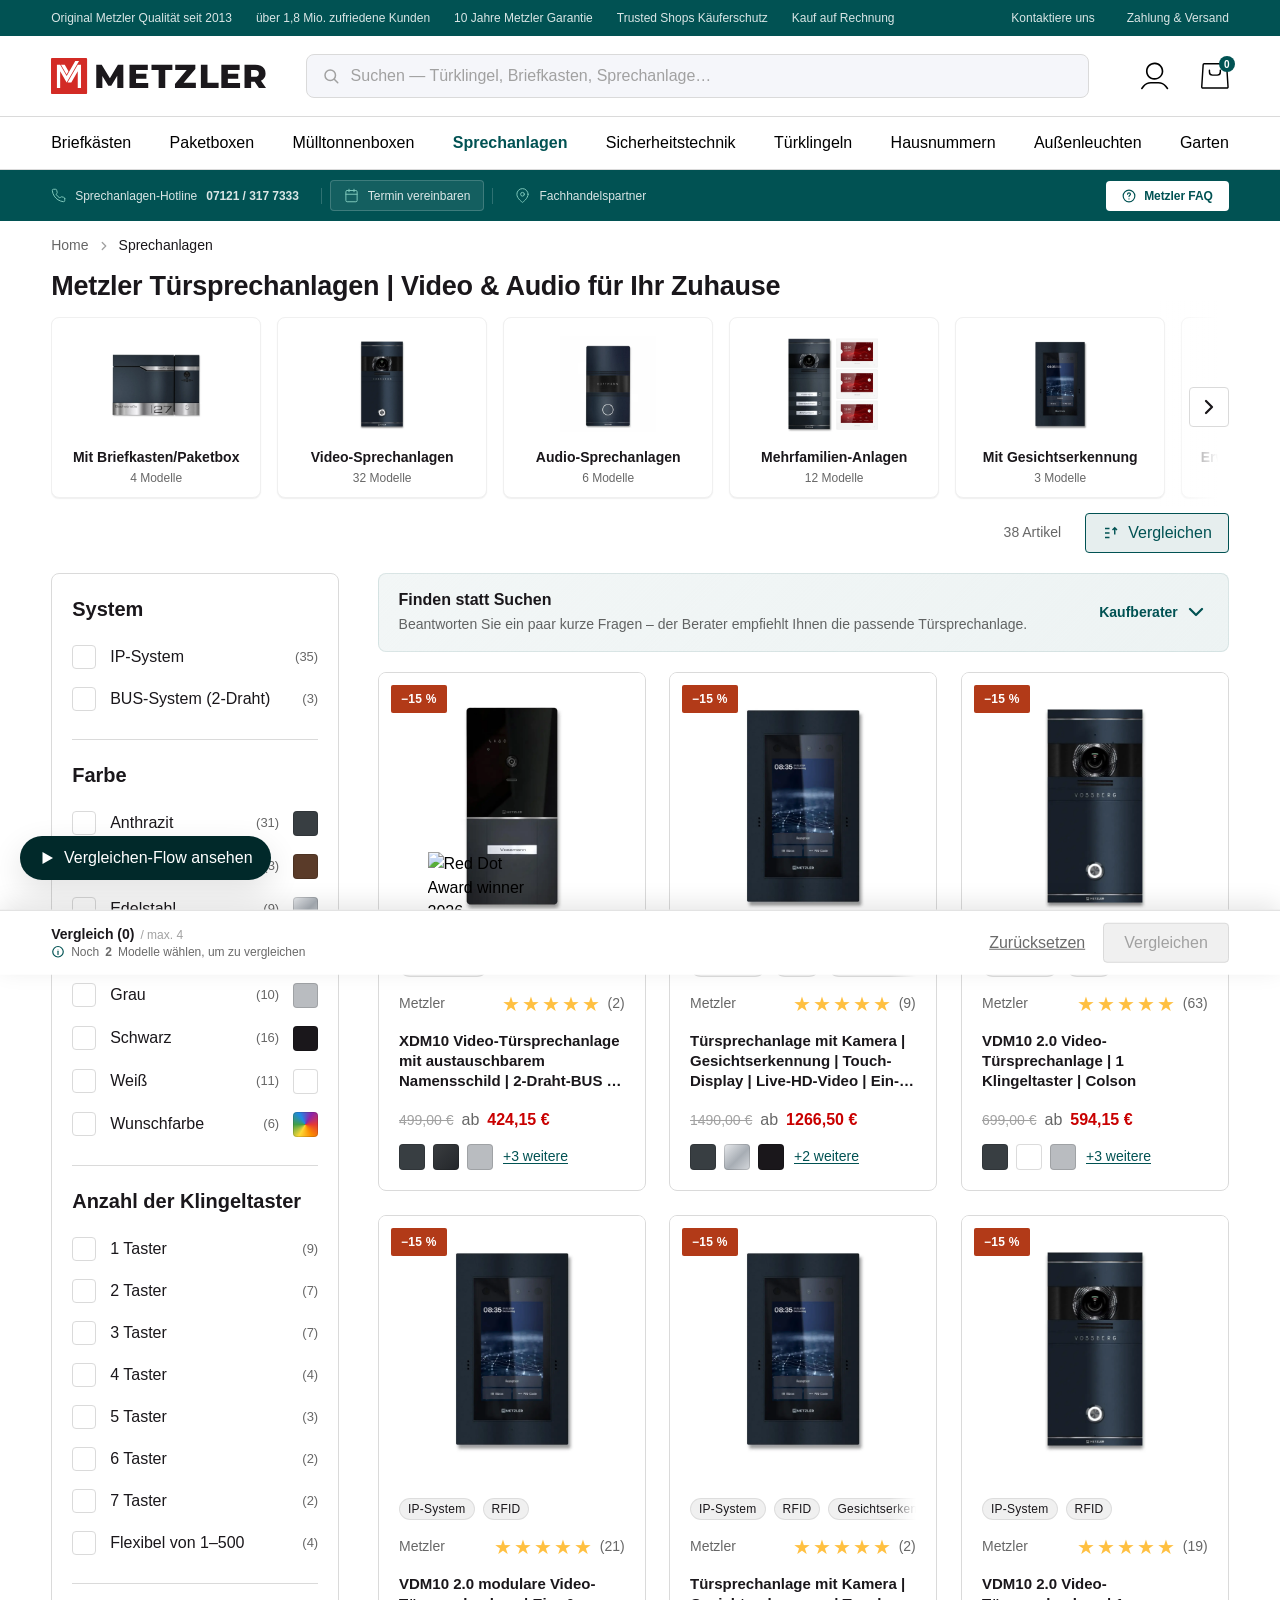
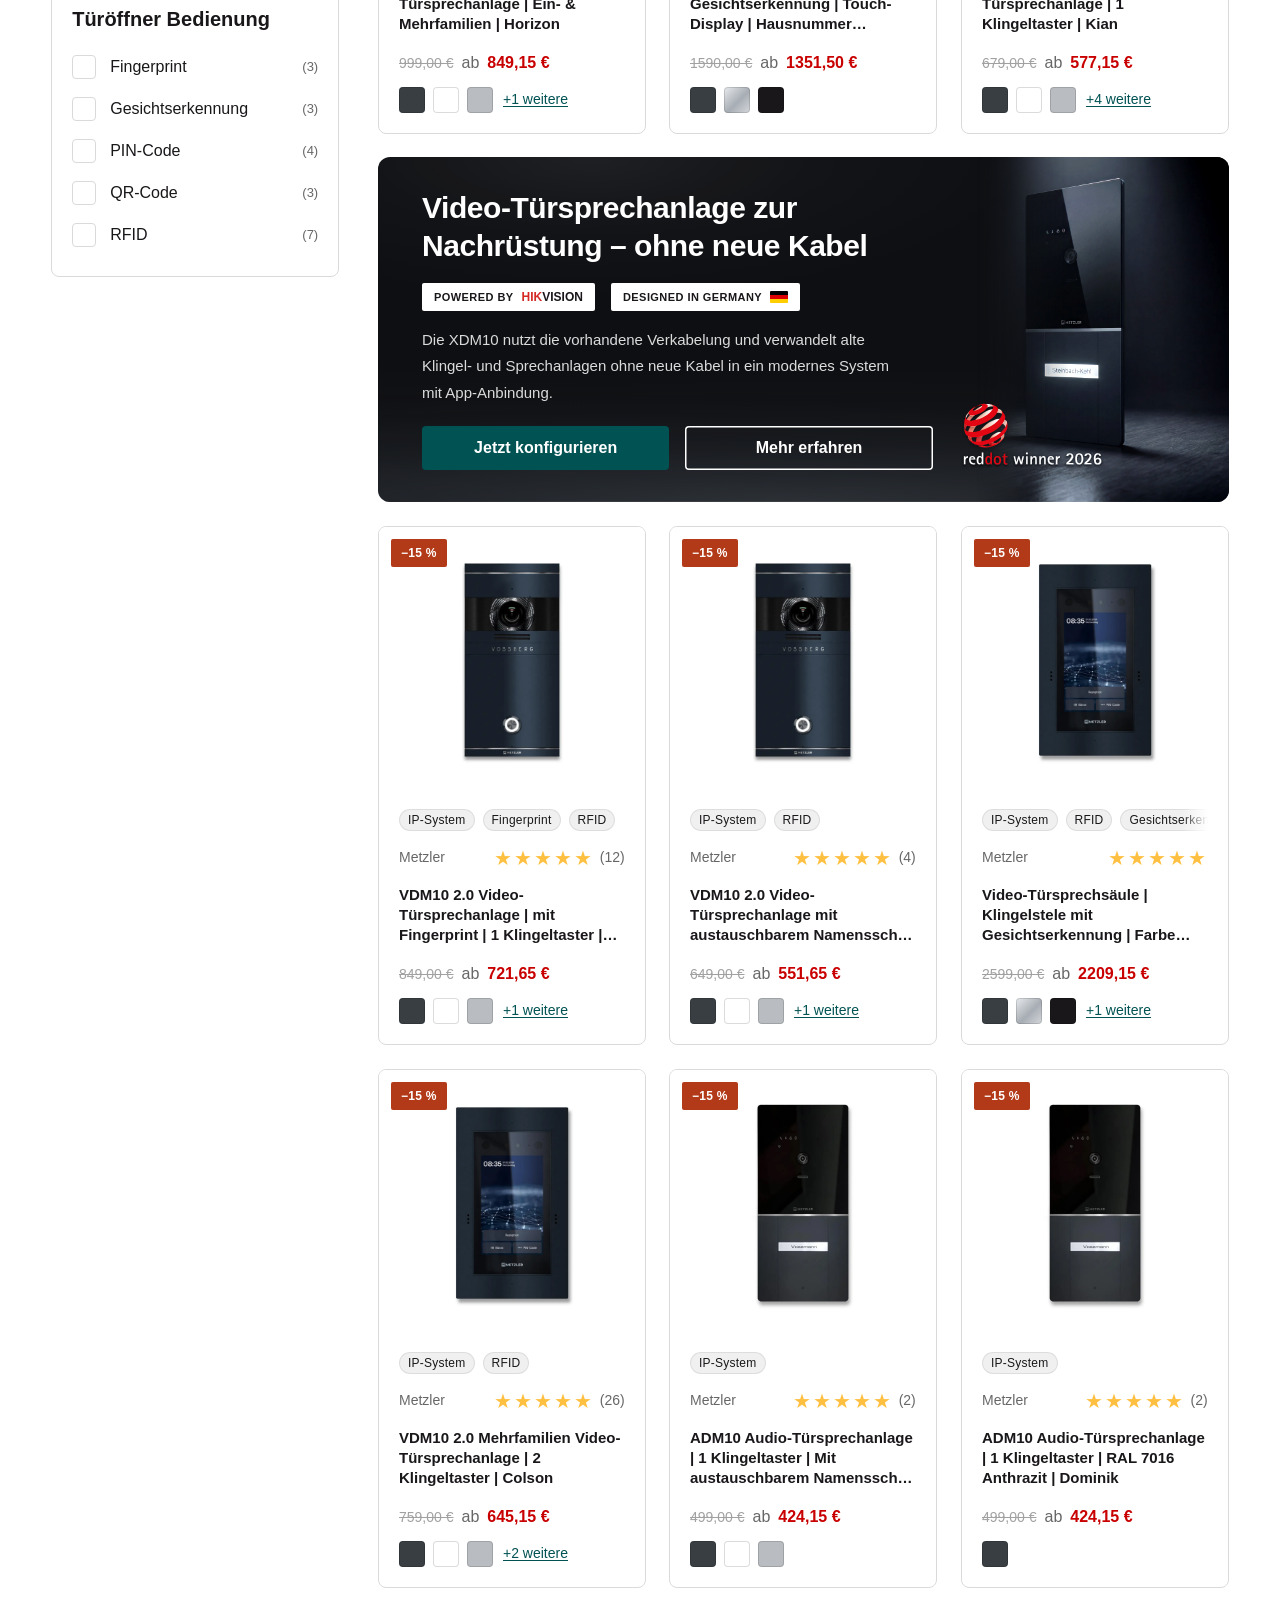
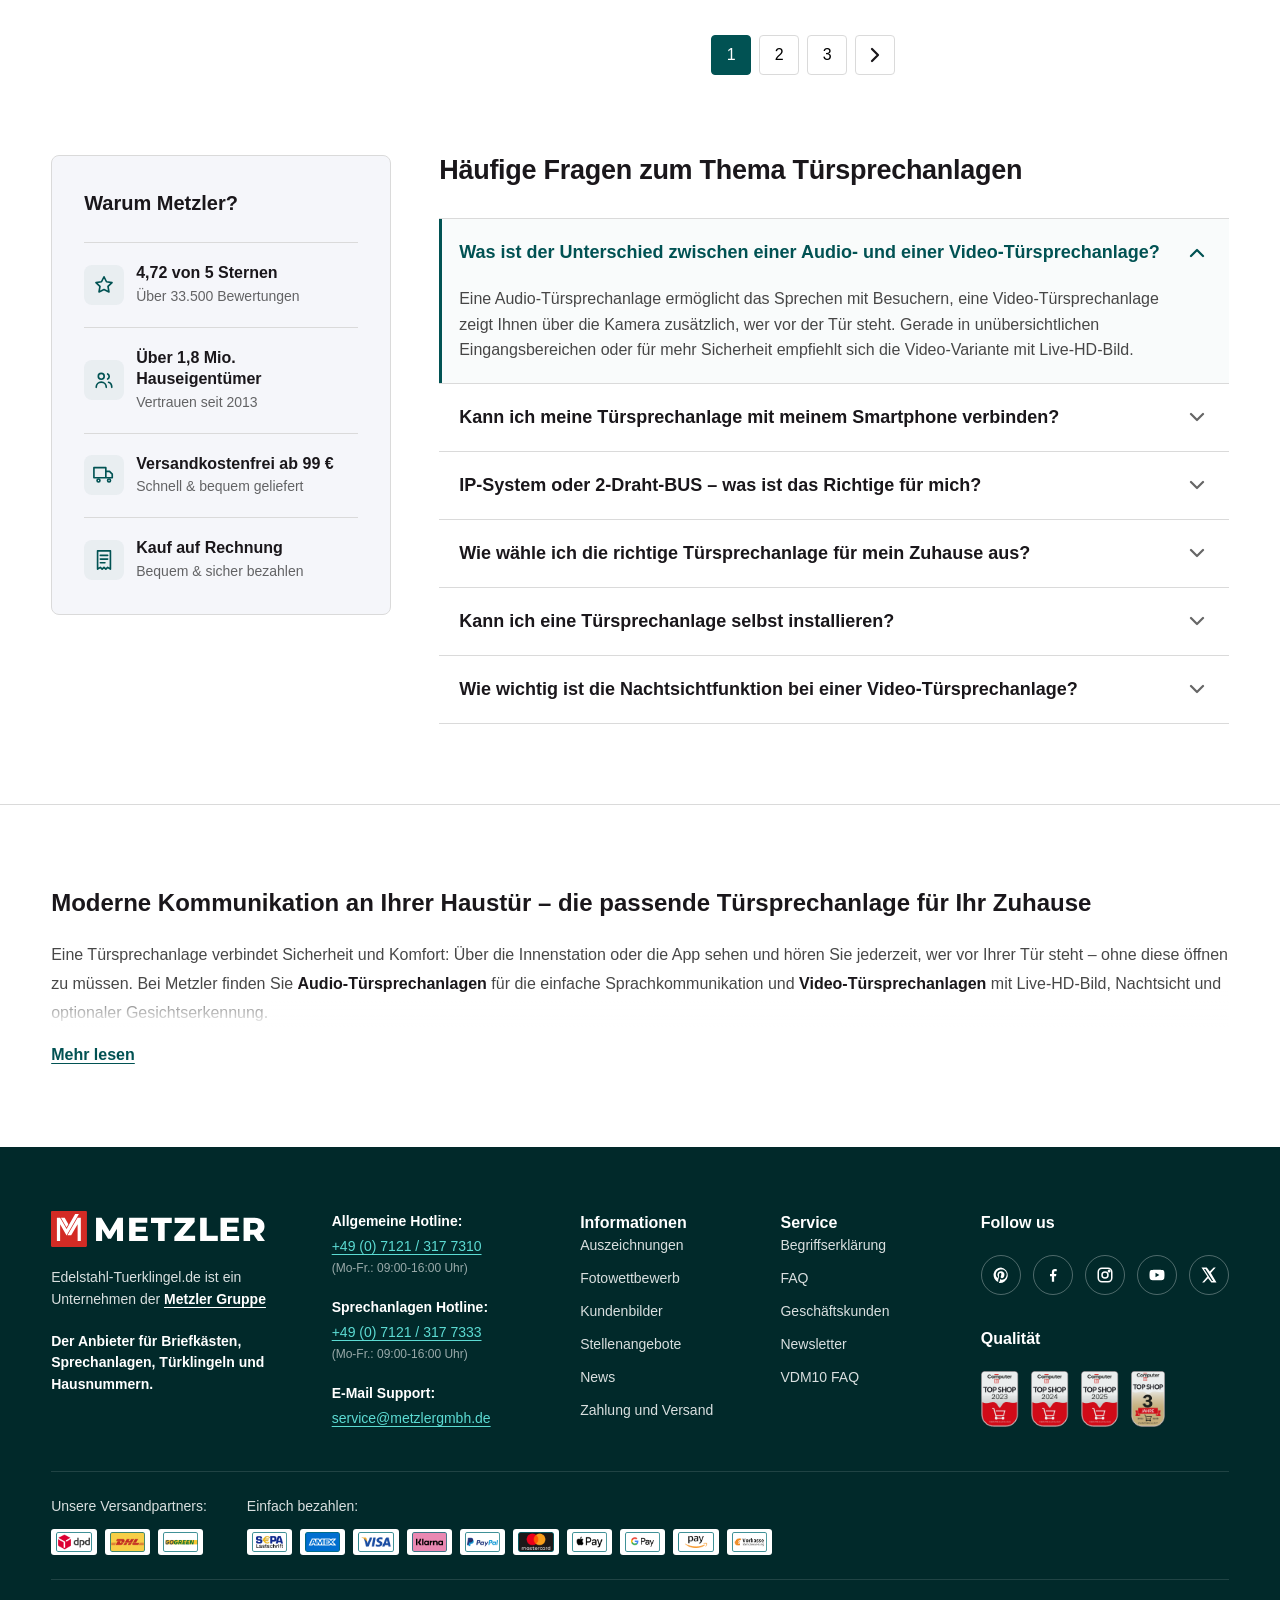
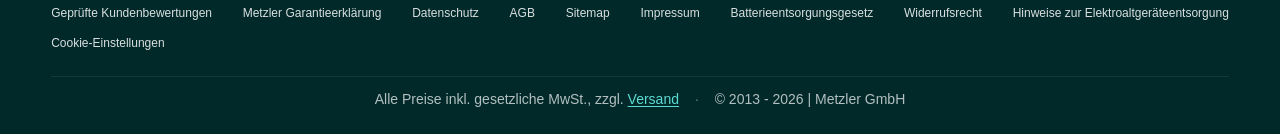
==== commit cf861c3f: "Flow: move Kaufberater above grid; polish compare header - Kaufberater advisor moved out of the full" ====
--- a/Deliverables/vergleichen-flow/index.html
+++ b/Deliverables/vergleichen-flow/index.html
@@ -7,7 +7,7 @@
 <meta name="description" content="Moderne Türsprechanlagen von Metzler: Video- & Audio-Gegensprechanlagen, IP- und 2-Draht-BUS-Systeme, Ein- und Mehrfamilien, mit Fingerprint, Gesichtserkennung & App-Anbindung." />
 <link rel="stylesheet" href="Home/styles-v2.css?v=9" />
 <link rel="stylesheet" href="plp.css?v=261" />
-<link rel="stylesheet" href="vergleichen.css?v=1" /><!-- Vergleichen add-on + flow -->
+<link rel="stylesheet" href="vergleichen.css?v=2" /><!-- Vergleichen add-on + flow -->
   <meta name="robots" content="noindex, nofollow" />
 </head>
 <body class="plp sprech">
@@ -399,33 +399,7 @@
   </div>
 </section>
 
-<!-- ===== KI-KAUFBERATER (narrows the catalogue below) ===== -->
-<section class="advisor" data-ai aria-label="Kaufberater">
-  <div class="container">
-
-    <!-- Collapsed dropdown header (default state) -->
-    <button type="button" class="advisor__bar" data-ai-toggle aria-expanded="false" aria-controls="advisorPanel">
-      <span class="advisor__bar-txt">
-        <span class="advisor__bar-head">
-          <span class="advisor__bar-title">Finden statt Suchen</span>
-        </span>
-        <span class="advisor__bar-sub">Beantworten Sie ein paar kurze Fragen – der Berater empfiehlt Ihnen die passende Türsprechanlage.</span>
-      </span>
-      <span class="advisor__bar-cta">Kaufberater<svg viewBox="0 0 24 24" aria-hidden="true"><use href="#i-chevron-right"/></svg></span>
-    </button>
-
-    <div class="advisor__card" id="advisorPanel">
-      <button type="button" class="advisor__collapse" data-ai-toggle aria-label="Berater schließen"><svg viewBox="0 0 24 24" aria-hidden="true"><use href="#i-chevron-right"/></svg></button>
-
-      <!-- Guided quiz (steps rendered by JS) -->
-      <div class="advisor__quiz" data-ai-quiz></div>
-
-      <!-- Result summary (injected) -->
-      <div class="advisor__results" data-ai-results aria-live="polite" hidden></div>
-
-    </div>
-  </div>
-</section>
+<!-- ===== KI-KAUFBERATER moved directly above the product grid (see .catalog__main) ===== -->
 
 <!-- ===== TOOLBAR + GRID ===== -->
 <section class="catalog section" id="grid" aria-label="Produkte">
@@ -477,6 +451,25 @@
 
       <!-- PRODUCT GRID -->
       <div class="catalog__main">
+
+        <!-- KI-KAUFBERATER — directly above the product cards, full grid width -->
+        <section class="advisor advisor--ingrid" data-ai aria-label="Kaufberater">
+          <button type="button" class="advisor__bar" data-ai-toggle aria-expanded="false" aria-controls="advisorPanel">
+            <span class="advisor__bar-txt">
+              <span class="advisor__bar-head">
+                <span class="advisor__bar-title">Finden statt Suchen</span>
+              </span>
+              <span class="advisor__bar-sub">Beantworten Sie ein paar kurze Fragen – der Berater empfiehlt Ihnen die passende Türsprechanlage.</span>
+            </span>
+            <span class="advisor__bar-cta">Kaufberater<svg viewBox="0 0 24 24" aria-hidden="true"><use href="#i-chevron-right"/></svg></span>
+          </button>
+          <div class="advisor__card" id="advisorPanel">
+            <button type="button" class="advisor__collapse" data-ai-toggle aria-label="Berater schließen"><svg viewBox="0 0 24 24" aria-hidden="true"><use href="#i-chevron-right"/></svg></button>
+            <div class="advisor__quiz" data-ai-quiz></div>
+            <div class="advisor__results" data-ai-results aria-live="polite" hidden></div>
+          </div>
+        </section>
+
         <div class="pgrid" id="productGrid" aria-live="polite"></div>
 
         <!-- Empty state -->
@@ -670,7 +663,7 @@
 </footer>
 
 <script src="sprechanlage.js?v=96"></script>
-<script src="vergleichen.js?v=1"></script><!-- Vergleichen add-on + flow -->
+<script src="vergleichen.js?v=2"></script><!-- Vergleichen add-on + flow -->
 <script>
   /* ===== Header behaviour (ported from home design system) ===== */
   (function(){
--- a/Deliverables/vergleichen-flow/vergleichen.css
+++ b/Deliverables/vergleichen-flow/vergleichen.css
@@ -4,28 +4,47 @@
    activation → comparison. Decoupled layer; uses the PLP's own tokens.
    ============================================================ */
 
-/* ---- Persistent toolbar compare button (the "disabled → active" affordance) ---- */
+/* ---- Toolbar compare control ----
+   Rest: enabled invitation ("Vergleichen"). Click → compare mode (card fields appear).
+   In mode, <2 selected: waiting (grey). ≥2: active (teal) → opens comparison. */
+.vgl-barwrap{display:inline-flex;align-items:center;gap:10px;margin-left:12px}
 .vgl-bar-btn{
-  display:inline-flex;align-items:center;gap:8px;height:40px;padding:0 16px;margin-left:12px;
-  border-radius:var(--r-m,4px);border:1px solid var(--graphite-300,#DADADA);
-  background:var(--white,#fff);color:var(--graphite-500,#A1A1A1);
-  font:600 var(--text-body-sm,.875rem)/1 inherit;cursor:not-allowed;
+  display:inline-flex;align-items:center;gap:8px;height:40px;padding:0 16px;
+  border-radius:var(--r-m,4px);border:1.5px solid var(--teal,#015253);
+  background:var(--teal-100,#E6EEEE);color:var(--teal,#015253);   /* light-teal fill, dark-teal ink */
+  font:600 var(--text-body-sm,.875rem)/1 inherit;cursor:pointer;
   transition:background .15s,color .15s,border-color .15s,box-shadow .15s;white-space:nowrap;
 }
+.vgl-bar-btn:hover{background:var(--teal,#015253);color:var(--white,#fff)}   /* fills to solid teal on hover */
+.vgl-bar-btn:hover .cnt{background:rgba(255,255,255,.24)}
 .vgl-bar-btn svg{width:18px;height:18px}
 .vgl-bar-btn .cnt{
   min-width:20px;height:20px;padding:0 6px;border-radius:999px;
-  background:var(--graphite-300,#DADADA);color:var(--white,#fff);
-  font-weight:700;font-size:.75rem;display:inline-flex;align-items:center;justify-content:center;
+  background:var(--teal,#015253);color:var(--white,#fff);
+  font-weight:700;font-size:.75rem;display:none;align-items:center;justify-content:center;
 }
-.vgl-bar-btn.is-active{
-  background:var(--teal,#015253);color:var(--white,#fff);border-color:var(--teal,#015253);cursor:pointer;
-}
-.vgl-bar-btn.is-active .cnt{background:rgba(255,255,255,.22)}
-.vgl-bar-btn.is-active:hover{background:var(--teal-600,#014A4B)}
+/* waiting state: compare mode on, fewer than 2 selected — soft grey, not-ready */
+.vgl-bar-btn.is-wait{border-color:var(--graphite-300,#DADADA);background:var(--graphite-100,#F0F0F0);color:var(--graphite-500,#A1A1A1);cursor:not-allowed}
+.vgl-bar-btn.is-wait .cnt{display:inline-flex;background:var(--graphite-300,#DADADA);color:var(--white,#fff)}
+.vgl-bar-btn.is-wait:hover{background:var(--graphite-100,#F0F0F0);color:var(--graphite-500,#A1A1A1)}
+.vgl-bar-btn.is-wait:hover .cnt{background:var(--graphite-300,#DADADA)}
+/* active state: ≥2 selected, ready to open — light-teal fill, teal count badge */
+.vgl-bar-btn.is-active{background:var(--teal-100,#E6EEEE);color:var(--teal,#015253);border-color:var(--teal,#015253)}
+.vgl-bar-btn.is-active .cnt{display:inline-flex;background:var(--teal,#015253);color:var(--white,#fff)}
+.vgl-bar-btn.is-active:hover{background:var(--teal,#015253);color:var(--white,#fff)}
+.vgl-bar-btn.is-active:hover .cnt{background:rgba(255,255,255,.24)}
+.vgl-cancel{background:none;border:none;color:var(--text-muted,#6A6A6A);font:500 .8125rem/1 inherit;cursor:pointer;text-decoration:underline;display:none}
+.vgl-cancel.is-shown{display:inline}
+.vgl-cancel:hover{color:var(--schwarz,#1A171B)}
 
-/* ---- Compare toggle on each product card ---- */
-.vgl-toggle{display:inline-flex;align-items:center;gap:8px;margin-top:var(--sp-3,12px);font-size:var(--text-body-sm,.875rem);font-weight:600;color:var(--text-muted,#6A6A6A);cursor:pointer;user-select:none;-webkit-tap-highlight-color:transparent}
+/* ---- Kaufberater moved directly above the product cards (full grid-column width) ---- */
+.advisor--ingrid{padding-block:0 !important;margin:0 0 var(--sp-5,20px) !important;width:100%}
+.catalog__main{min-width:0}
+
+/* ---- Compare toggle on each product card — HIDDEN until compare mode ---- */
+.vgl-toggle{display:none;align-items:center;gap:8px;margin-top:var(--sp-3,12px);font-size:var(--text-body-sm,.875rem);font-weight:600;color:var(--text-muted,#6A6A6A);cursor:pointer;user-select:none;-webkit-tap-highlight-color:transparent}
+body.vgl-mode .vgl-toggle{display:inline-flex;animation:vglfade .25s ease}
+@keyframes vglfade{from{opacity:0;transform:translateY(-3px)}to{opacity:1;transform:none}}
 .vgl-toggle:hover{color:var(--teal,#015253)}
 .vgl-toggle input{position:absolute;opacity:0;width:1px;height:1px}
 .vgl-box{width:18px;height:18px;border:2px solid var(--graphite-500,#A1A1A1);border-radius:var(--r-s,3px);display:inline-flex;align-items:center;justify-content:center;color:#fff;flex-shrink:0;transition:background .15s,border-color .15s}
@@ -40,20 +59,31 @@
 .vgl-tray{position:fixed;left:0;right:0;bottom:0;z-index:850;background:var(--white,#fff);border-top:1px solid var(--graphite-300,#DADADA);box-shadow:0 -6px 24px rgba(0,0,0,.10);transform:translateY(115%);transition:transform .28s ease}
 .vgl-tray.is-open{transform:translateY(0)}
 .vgl-tray__inner{max-width:var(--container,1600px);margin:0 auto;padding:12px clamp(24px,4vw,56px);display:flex;align-items:center;gap:16px}
-.vgl-tray__label{font-weight:700;color:var(--schwarz,#1A171B);font-size:var(--text-body-sm,.875rem);flex-shrink:0}
-.vgl-tray__hint{font-size:.75rem;color:var(--text-muted,#6A6A6A);flex-shrink:0}
+.vgl-tray__status{display:flex;flex-direction:column;gap:3px;flex-shrink:0;min-width:0}
+.vgl-tray__label{font-weight:700;color:var(--schwarz,#1A171B);font-size:var(--text-body-sm,.875rem);line-height:1.1;display:flex;align-items:baseline;gap:6px}
+.vgl-tray__label .of{font-weight:400;font-size:.75rem;color:var(--graphite-500,#A1A1A1)}
+.vgl-tray__hint{display:inline-flex;align-items:center;gap:6px;font-size:.75rem;color:var(--text-muted,#6A6A6A);line-height:1.2;transition:color .15s}
+.vgl-tray__hint svg{width:14px;height:14px;flex-shrink:0}
+.vgl-tray__hint.ready{color:var(--teal,#015253);font-weight:600}
+.vgl-tray__hint.ready svg{color:var(--green,#009951)}
+.vgl-tray__hint.info svg{color:var(--teal,#015253)}
+.vgl-tray__hint.limit{color:var(--graphite-600,#6A6A6A)}
+.vgl-tray__hint.limit svg{color:var(--graphite-500,#A1A1A1)}
 .vgl-tray__slots{display:flex;gap:8px;flex:1;overflow-x:auto;padding:2px}
-.vgl-slot{position:relative;width:52px;height:52px;border-radius:var(--r-m,4px);border:1px solid var(--graphite-300,#DADADA);background:var(--paper-white,#F5F6FA);flex-shrink:0;display:flex;align-items:center;justify-content:center;padding:4px}
-.vgl-slot img{max-width:100%;max-height:100%;object-fit:contain;mix-blend-mode:multiply}
+.vgl-slot{position:relative;width:52px;height:52px;border-radius:var(--r-m,4px);border:1px solid var(--graphite-200,#E6E6E8);background:var(--white,#fff);flex-shrink:0;display:flex;align-items:center;justify-content:center;padding:4px}
+.vgl-slot img{max-width:100%;max-height:100%;object-fit:contain}
 .vgl-slot.empty{border-style:dashed}
-.vgl-slot__rm{position:absolute;top:-7px;right:-7px;width:20px;height:20px;border-radius:50%;background:var(--schwarz,#1A171B);color:#fff;border:none;cursor:pointer;font-size:12px;line-height:1;display:flex;align-items:center;justify-content:center}
+.vgl-slot__rm{position:absolute;top:2px;right:2px;z-index:2;width:18px;height:18px;border-radius:50%;background:var(--schwarz,#1A171B);color:#fff;border:1.5px solid var(--white,#fff);cursor:pointer;font-size:11px;line-height:1;display:flex;align-items:center;justify-content:center;box-shadow:0 1px 3px rgba(0,0,0,.35)}
+.vgl-slot__rm:hover{background:var(--red-default,#C90000)}
+/* let the tray row show the corner buttons without vertical clipping */
+.vgl-tray__slots{overflow-y:visible}
 .vgl-tray__actions{display:flex;gap:12px;align-items:center;flex-shrink:0}
 .vgl-link{background:none;border:none;color:var(--text-muted,#6A6A6A);font:500 .8125rem/1 inherit;cursor:pointer;text-decoration:underline}
 .vgl-link:hover{color:var(--schwarz,#1A171B)}
-.vgl-tray__cta{height:40px;padding:0 20px;border-radius:var(--r-m,4px);border:none;font:600 var(--text-body-sm,.875rem)/1 inherit;cursor:pointer}
-.vgl-tray__cta[disabled]{background:var(--graphite-300,#DADADA);color:var(--white,#fff);cursor:not-allowed}
-.vgl-tray__cta:not([disabled]){background:var(--teal,#015253);color:#fff}
-.vgl-tray__cta:not([disabled]):hover{background:var(--teal-600,#014A4B)}
+.vgl-tray__cta{height:40px;padding:0 20px;border-radius:var(--r-m,4px);border:1.5px solid transparent;font:600 var(--text-body-sm,.875rem)/1 inherit;cursor:pointer;transition:background .15s,color .15s,border-color .15s}
+.vgl-tray__cta[disabled]{background:var(--graphite-100,#F0F0F0);color:var(--graphite-500,#A1A1A1);border-color:var(--graphite-300,#DADADA);cursor:not-allowed}
+.vgl-tray__cta:not([disabled]){background:var(--teal-100,#E6EEEE);color:var(--teal,#015253);border-color:var(--teal,#015253)}
+.vgl-tray__cta:not([disabled]):hover{background:var(--teal,#015253);color:var(--white,#fff)}
 
 /* ---- Compare overlay ---- */
 .vgl-view{position:fixed;inset:0;z-index:900;background:var(--paper-white,#F5F6FA);display:flex;flex-direction:column;opacity:0;visibility:hidden;transition:opacity .2s}
@@ -72,40 +102,57 @@
 .vgl-close{width:40px;height:40px;border-radius:50%;border:none;background:var(--paper-white,#F5F6FA);cursor:pointer;display:flex;align-items:center;justify-content:center;color:var(--schwarz,#1A171B);flex-shrink:0}
 .vgl-close:hover{background:var(--graphite-100,#F0F0F0)}
 .vgl-view__scroll{flex:1;overflow:auto}
-.vgl-view__scroll-in{max-width:var(--container,1600px);margin:0 auto;padding:24px clamp(24px,4vw,56px) 48px}
+.vgl-view__scroll-in{max-width:var(--container,1600px);margin:0 auto;padding:24px clamp(24px,4vw,56px) 24px}
 
-/* ---- Compare table ---- */
-.vgl-wrap{overflow-x:auto;-webkit-overflow-scrolling:touch;border:1px solid var(--graphite-300,#DADADA);border-radius:var(--r-l,8px);background:var(--white,#fff)}
-table.vgl-t{border-collapse:collapse;width:100%;min-width:44rem;table-layout:fixed}
-table.vgl-t col.rl{width:13rem}
-table.vgl-t col.pc{width:15rem}
-table.vgl-t th,table.vgl-t td{text-align:left;vertical-align:top;padding:12px 14px;border-bottom:1px solid var(--graphite-300,#DADADA)}
-table.vgl-t .rh{position:sticky;left:0;z-index:2;background:var(--white,#fff);font-weight:600;color:var(--schwarz,#1A171B);font-size:var(--text-body-sm,.875rem);box-shadow:1px 0 0 var(--graphite-300,#DADADA)}
-table.vgl-t thead .rh{background:var(--paper-white,#F5F6FA)}
-.vgl-ph__media{background:var(--paper-white,#F5F6FA);border-radius:var(--r-m,4px);height:112px;display:flex;align-items:center;justify-content:center;padding:8px;margin-bottom:8px;position:relative}
-.vgl-ph__media img{max-width:100%;max-height:100%;object-fit:contain;mix-blend-mode:multiply}
-.vgl-ph__rm{position:absolute;top:4px;right:4px;width:24px;height:24px;border-radius:50%;background:rgba(255,255,255,.92);border:1px solid var(--graphite-300,#DADADA);color:var(--text-muted,#6A6A6A);cursor:pointer;font-size:14px;line-height:1;display:flex;align-items:center;justify-content:center}
+/* ---- Compare table — frozen product header + frozen first column ---- */
+.vgl-wrap{overflow:auto;-webkit-overflow-scrolling:touch;border:1px solid var(--graphite-200,#E6E6E8);border-radius:var(--r-l,8px);background:var(--white,#fff);box-shadow:var(--shadow-sm,0 1px 2px rgba(0,0,0,.04));max-height:calc(100vh - 108px)}
+table.vgl-t{border-collapse:separate;border-spacing:0;width:100%;min-width:44rem;table-layout:fixed}
+table.vgl-t col.rl{width:14rem}
+table.vgl-t col.pc{width:15.5rem}
+table.vgl-t th,table.vgl-t td{text-align:left;vertical-align:top;padding:14px 18px;border-bottom:1px solid var(--graphite-100,#F0F0F0)}
+/* frozen first column */
+table.vgl-t .rh{position:sticky;left:0;z-index:2;background:var(--white,#fff);font-weight:600;color:var(--schwarz,#1A171B);font-size:var(--text-body-sm,.875rem)}
+table.vgl-t tbody .rh{box-shadow:1px 0 0 var(--graphite-200,#E6E6E8)}
+/* frozen header row (product cards stay in view while specs scroll) */
+table.vgl-t thead th{position:sticky;top:0;z-index:3;background:var(--white,#fff);border-bottom:1px solid var(--graphite-200,#E6E6E8);box-shadow:0 1px 0 var(--graphite-200,#E6E6E8)}
+table.vgl-t thead .rh{left:0;top:0;z-index:4;box-shadow:1px 0 0 var(--graphite-200,#E6E6E8),0 1px 0 var(--graphite-200,#E6E6E8)}
+.vgl-ph{vertical-align:top}
+.vgl-ph__media{background:var(--white,#fff);border:1px solid var(--graphite-200,#E6E6E8);border-radius:var(--r-l,8px);height:112px;display:flex;align-items:center;justify-content:center;padding:8px;margin-bottom:12px;position:relative}
+.vgl-ph__media img{max-width:100%;max-height:100%;object-fit:contain}
+.vgl-ph__rm{position:absolute;top:6px;right:6px;width:26px;height:26px;border-radius:50%;background:var(--white,#fff);border:1px solid var(--graphite-200,#E6E6E8);color:var(--graphite-500,#A1A1A1);cursor:pointer;font-size:15px;line-height:1;display:flex;align-items:center;justify-content:center;box-shadow:var(--shadow-sm,0 1px 2px rgba(0,0,0,.06));transition:color .14s,border-color .14s}
 .vgl-ph__rm:hover{color:var(--red-default,#C90000);border-color:var(--red-default,#C90000)}
-.vgl-ph__name{font-size:var(--text-body-sm,.875rem);font-weight:600;color:var(--schwarz,#1A171B);line-height:1.3;min-height:2.6em}
-.vgl-ph__price{font-size:var(--text-h4,1.125rem);font-weight:700;margin:6px 0 8px;color:var(--schwarz,#1A171B)}
-.vgl-ph__price small{display:block;font-weight:400;font-size:var(--text-caption,.75rem);color:var(--text-muted,#6A6A6A)}
-.vgl-ph .btn{width:100%;height:36px;font-size:var(--text-body-sm,.875rem)}
-tr.vgl-group td{background:var(--teal-dark,#01292A);color:#fff;font-weight:700;font-size:.8125rem;letter-spacing:.06em;text-transform:uppercase;padding:8px 14px}
-tr.vgl-group th{background:var(--teal-dark,#01292A)}
+.vgl-ph__name{font-size:var(--text-body-sm,.875rem);font-weight:600;color:var(--schwarz,#1A171B);line-height:1.35;display:-webkit-box;-webkit-line-clamp:3;-webkit-box-orient:vertical;overflow:hidden;height:4.05em;margin-bottom:10px}
+.vgl-ph__price{font-size:var(--text-h4,1.125rem);font-weight:700;margin:0 0 12px;color:var(--schwarz,#1A171B);line-height:1.15}
+.vgl-ph__price small{display:block;font-weight:400;font-size:var(--text-caption,.75rem);color:var(--graphite-500,#A1A1A1);text-decoration:line-through;margin-top:3px;min-height:1em}
+.vgl-ph .btn{width:100%;height:38px;font-size:var(--text-body-sm,.875rem);display:inline-flex;align-items:center;justify-content:center;text-align:center}
+/* slim, light section headers (replaces the heavy dark bands) */
+tr.vgl-group th,tr.vgl-group td{background:var(--teal-100,#E6EEEE);border-bottom:1px solid var(--graphite-200,#E6E6E8);padding:9px 18px}
+tr.vgl-group .rh{color:var(--teal,#015253);font-weight:700;font-size:.6875rem;letter-spacing:.13em;text-transform:uppercase;background:var(--teal-100,#E6EEEE);box-shadow:1px 0 0 var(--graphite-200,#E6E6E8)}
+/* value cells + row hover */
 td.vgl-val{font-size:var(--text-body-sm,.875rem);color:var(--schwarz,#1A171B)}
 td.vgl-val.na{color:var(--graphite-500,#A1A1A1)}
+table.vgl-t tbody tr:not(.vgl-group):hover td.vgl-val{background:var(--paper-white,#F5F6FA)}
+table.vgl-t tbody tr:not(.vgl-group):hover .rh{background:var(--paper-white,#F5F6FA)}
 .vgl-yes{display:inline-flex;align-items:center;gap:6px;color:var(--green,#009951);font-weight:600}
 .vgl-no{display:inline-flex;align-items:center;gap:6px;color:var(--graphite-500,#A1A1A1)}
+/* difference cues: teal left-accent on the label + soft tint on values */
 tr.is-diff td.vgl-val{background:var(--teal-5,rgba(1,82,83,.05))}
-.vgl-dot{display:inline-block;width:6px;height:6px;border-radius:50%;background:var(--teal,#015253);margin-left:6px;vertical-align:middle}
+tr.is-diff .rh{box-shadow:inset 3px 0 0 var(--teal,#015253),1px 0 0 var(--graphite-200,#E6E6E8)}
+.vgl-dot{display:none}
 .vgl-sw{display:inline-flex;gap:4px;flex-wrap:wrap}
 .vgl-sw span{width:14px;height:14px;border-radius:50%;border:1px solid rgba(0,0,0,.15)}
-.vgl-empty{padding:64px 16px;text-align:center;color:var(--text-muted,#6A6A6A)}
+.vgl-empty{padding:64px 16px;text-align:center;color:var(--text-muted,#6A6A6A);max-width:34rem;margin:0 auto}
+.vgl-empty svg{width:44px;height:44px;color:var(--graphite-300,#DADADA);display:block;margin:0 auto 14px}
 .vgl-empty b{display:block;font-size:var(--text-h4,1.125rem);color:var(--schwarz,#1A171B);margin-bottom:6px}
+.vgl-empty span{font-size:var(--text-body-sm,.875rem);line-height:1.5}
 
 /* ---- Toast ---- */
-.vgl-toast{position:fixed;bottom:96px;left:50%;transform:translateX(-50%) translateY(12px);background:var(--schwarz,#1A171B);color:#fff;padding:12px 18px;border-radius:var(--r-m,4px);font-size:var(--text-body-sm,.875rem);opacity:0;pointer-events:none;transition:opacity .2s,transform .2s;z-index:950;max-width:90vw}
+.vgl-toast{position:fixed;bottom:104px;left:50%;transform:translateX(-50%) translateY(12px);display:flex;align-items:center;gap:10px;background:var(--schwarz,#1A171B);color:#fff;padding:12px 18px 12px 14px;border-radius:var(--r-l,8px);font-size:var(--text-body-sm,.875rem);font-weight:500;box-shadow:var(--shadow-lg,0 12px 32px rgba(0,0,0,.12));opacity:0;pointer-events:none;transition:opacity .2s,transform .2s;z-index:950;max-width:min(92vw,30rem)}
 .vgl-toast.show{opacity:1;transform:translateX(-50%) translateY(0)}
+.vgl-toast svg{width:20px;height:20px;flex-shrink:0}
+.vgl-toast.t-add svg,.vgl-toast.t-ok svg{color:var(--teal-mint,#5CDBD3)}
+.vgl-toast.t-info svg{color:var(--teal-mint,#5CDBD3)}
+.vgl-toast.t-limit svg{color:var(--star,#FFC041)}
 
 /* ---- Guided flow tour ---- */
 .vgl-tourfab{position:fixed;left:20px;bottom:20px;z-index:840;display:inline-flex;align-items:center;gap:8px;height:44px;padding:0 18px;border-radius:999px;border:none;background:var(--teal-dark,#01292A);color:#fff;font:700 var(--text-body-sm,.875rem)/1 inherit;cursor:pointer;box-shadow:var(--shadow-lg,0 12px 32px rgba(0,0,0,.12))}
